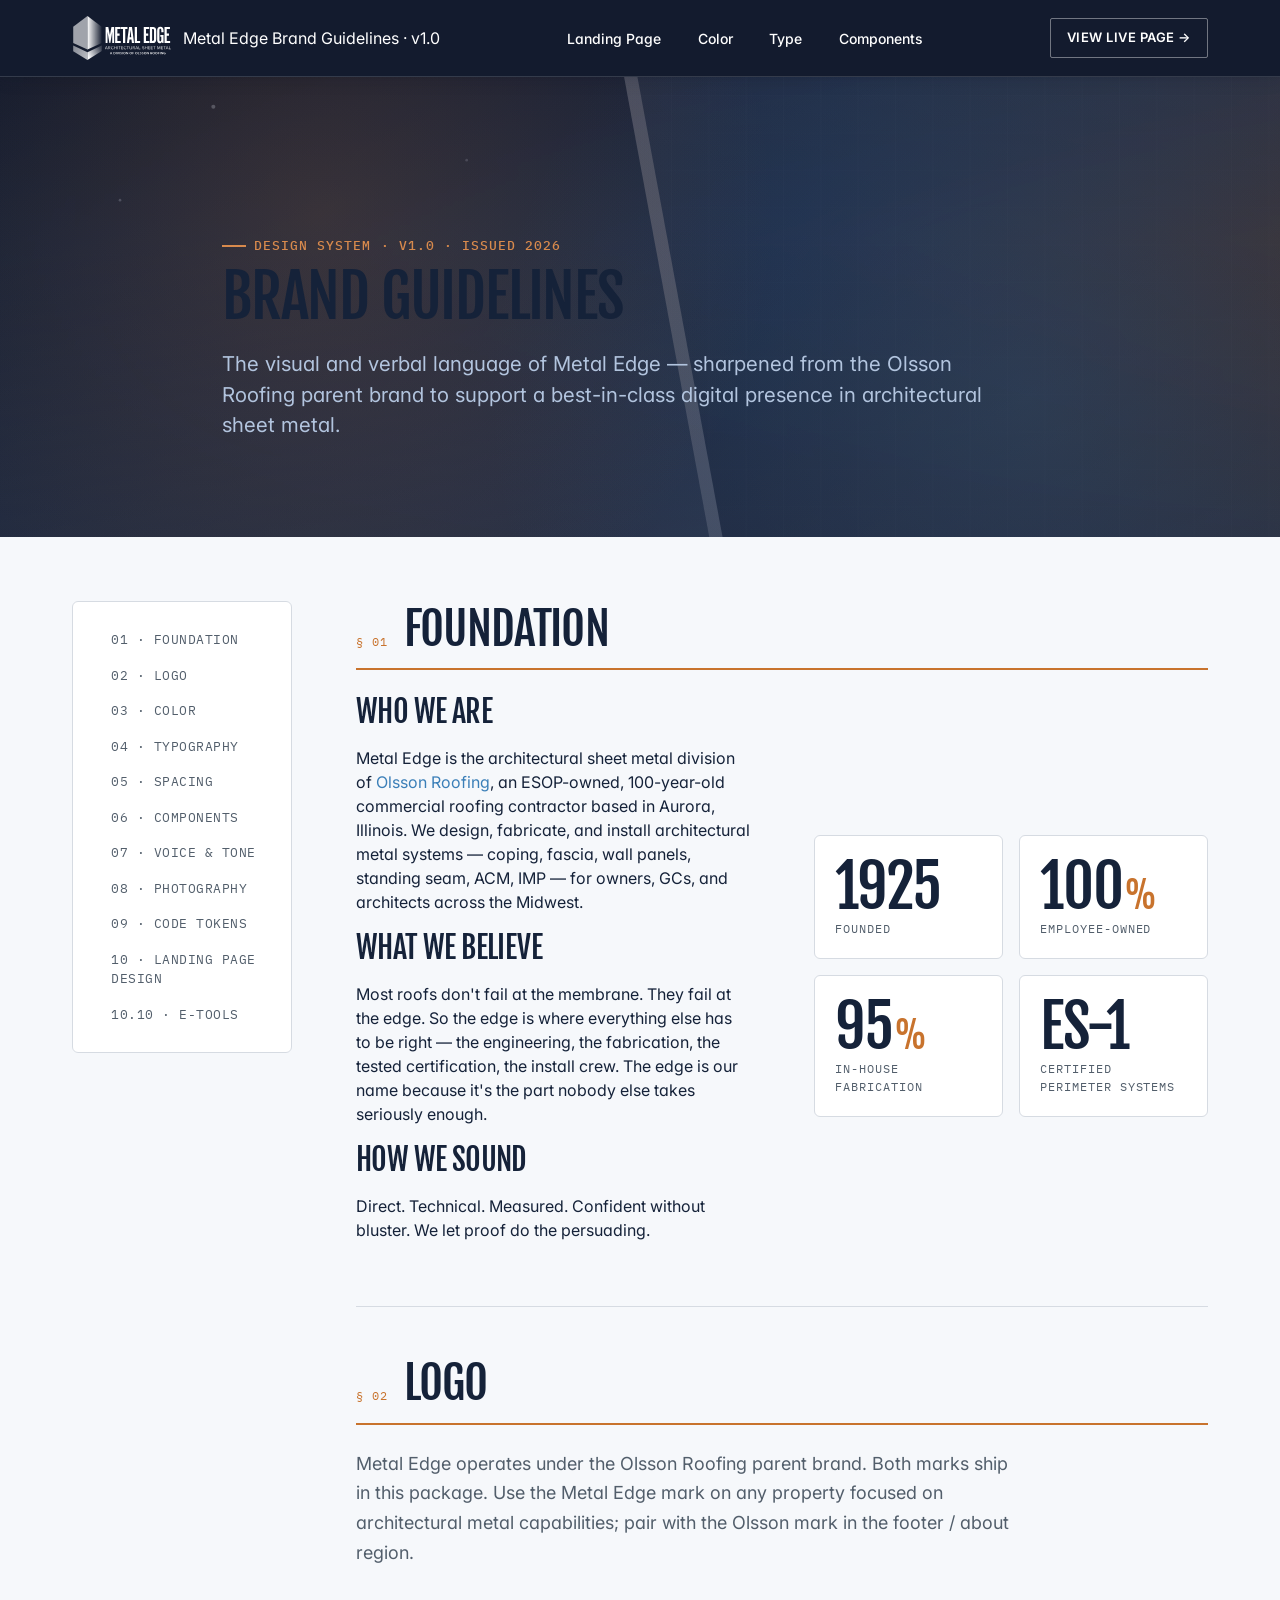
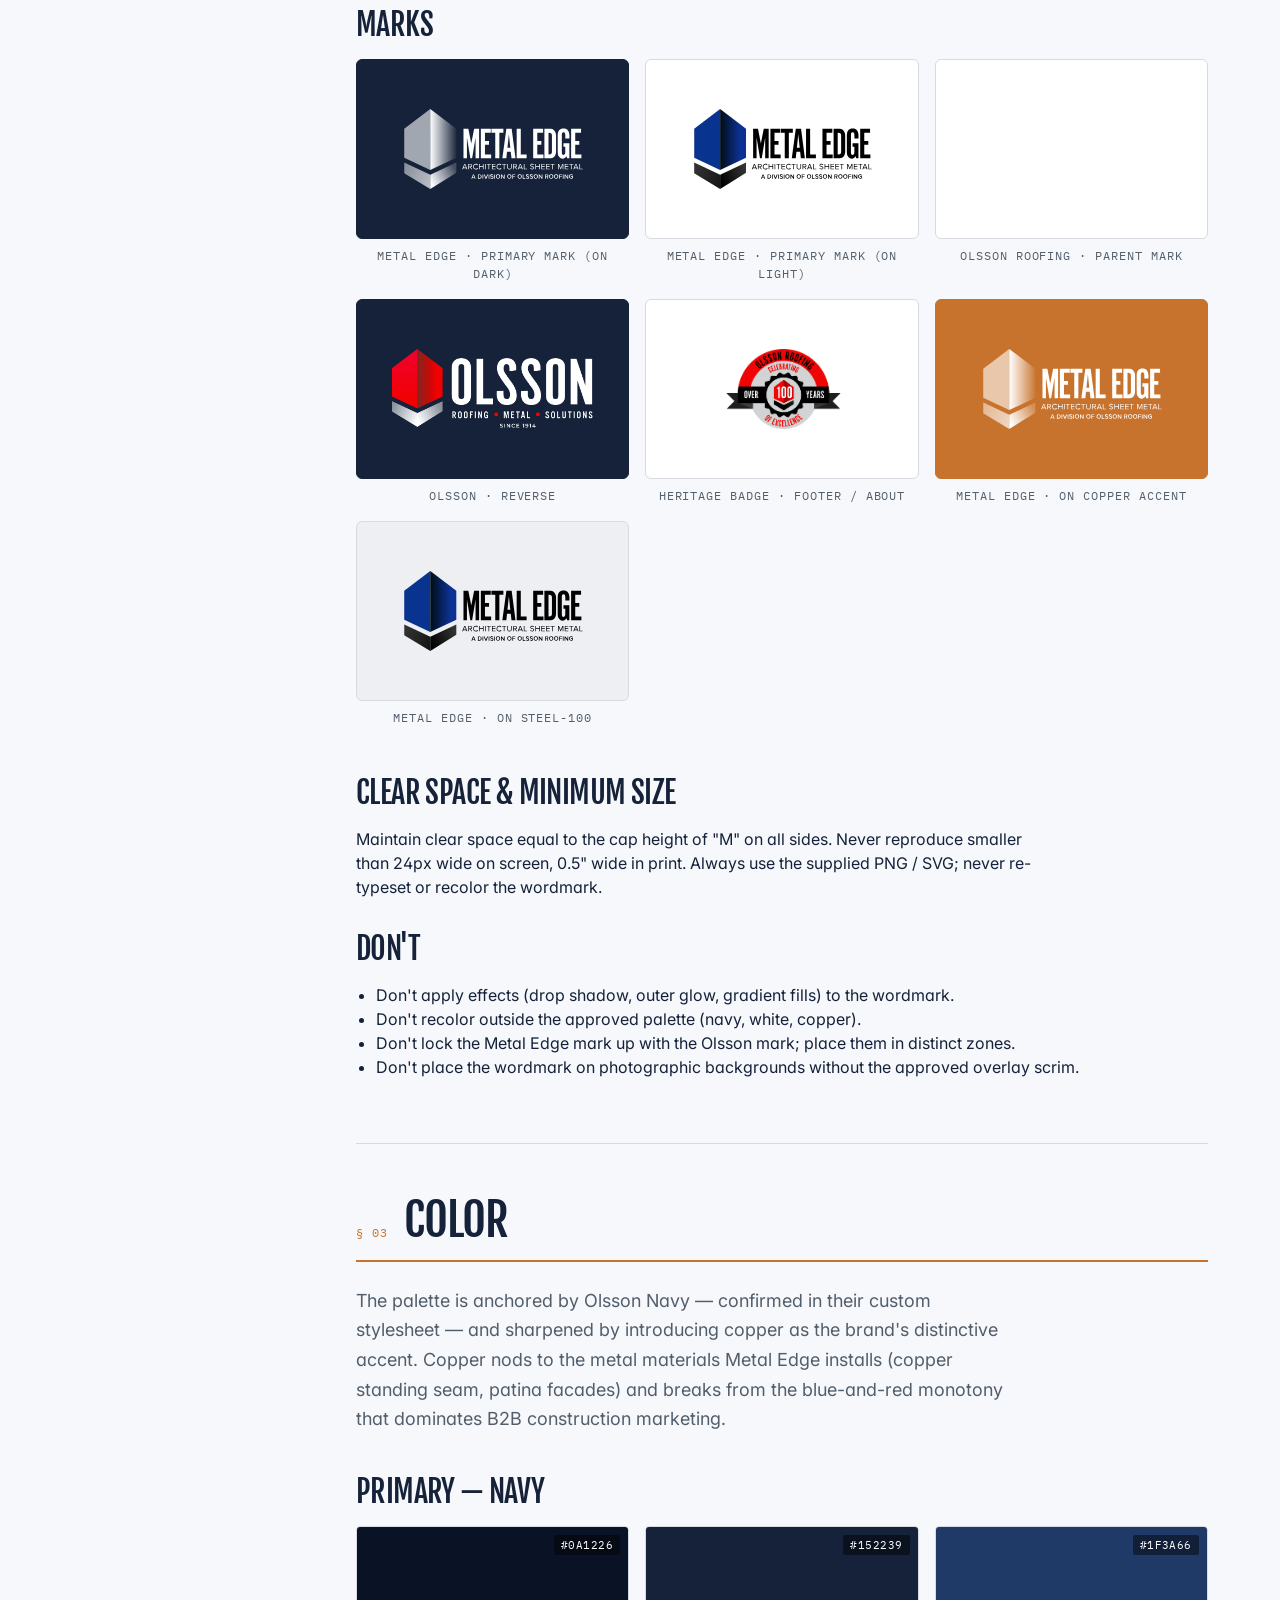
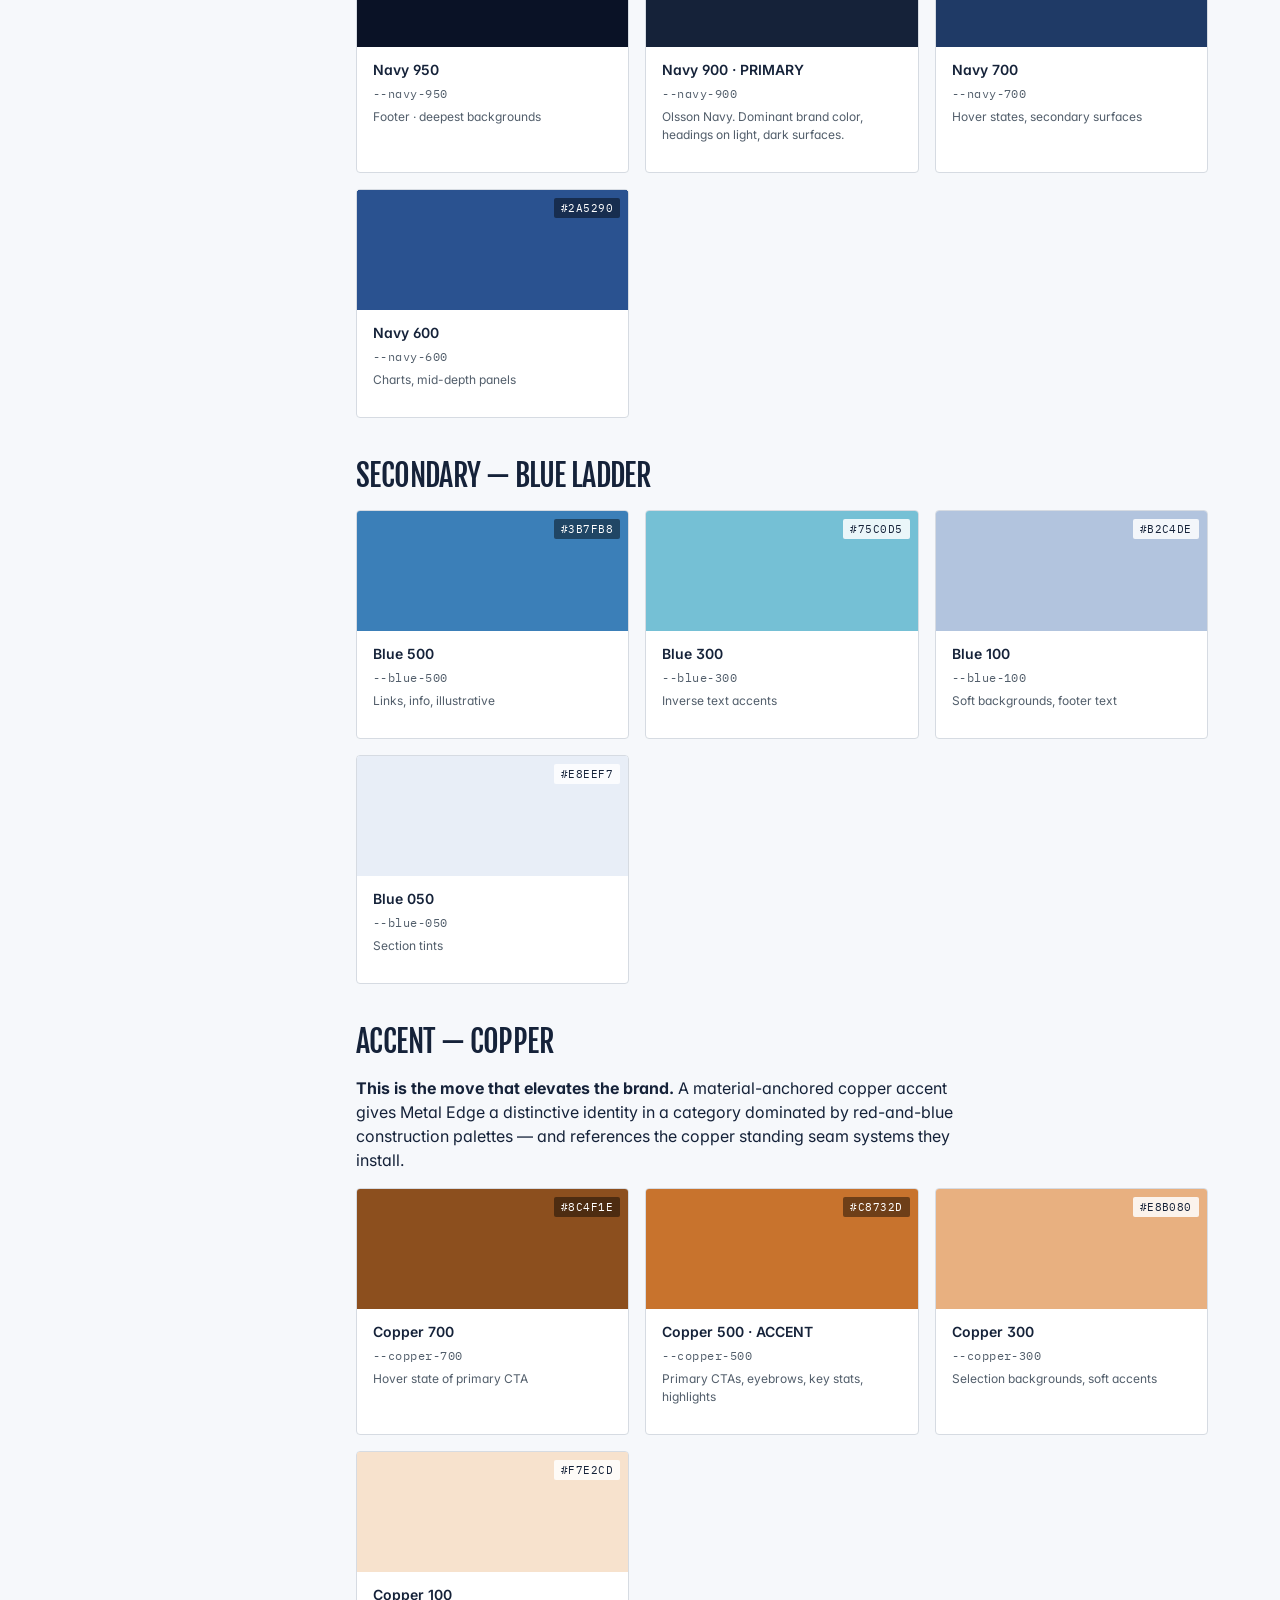
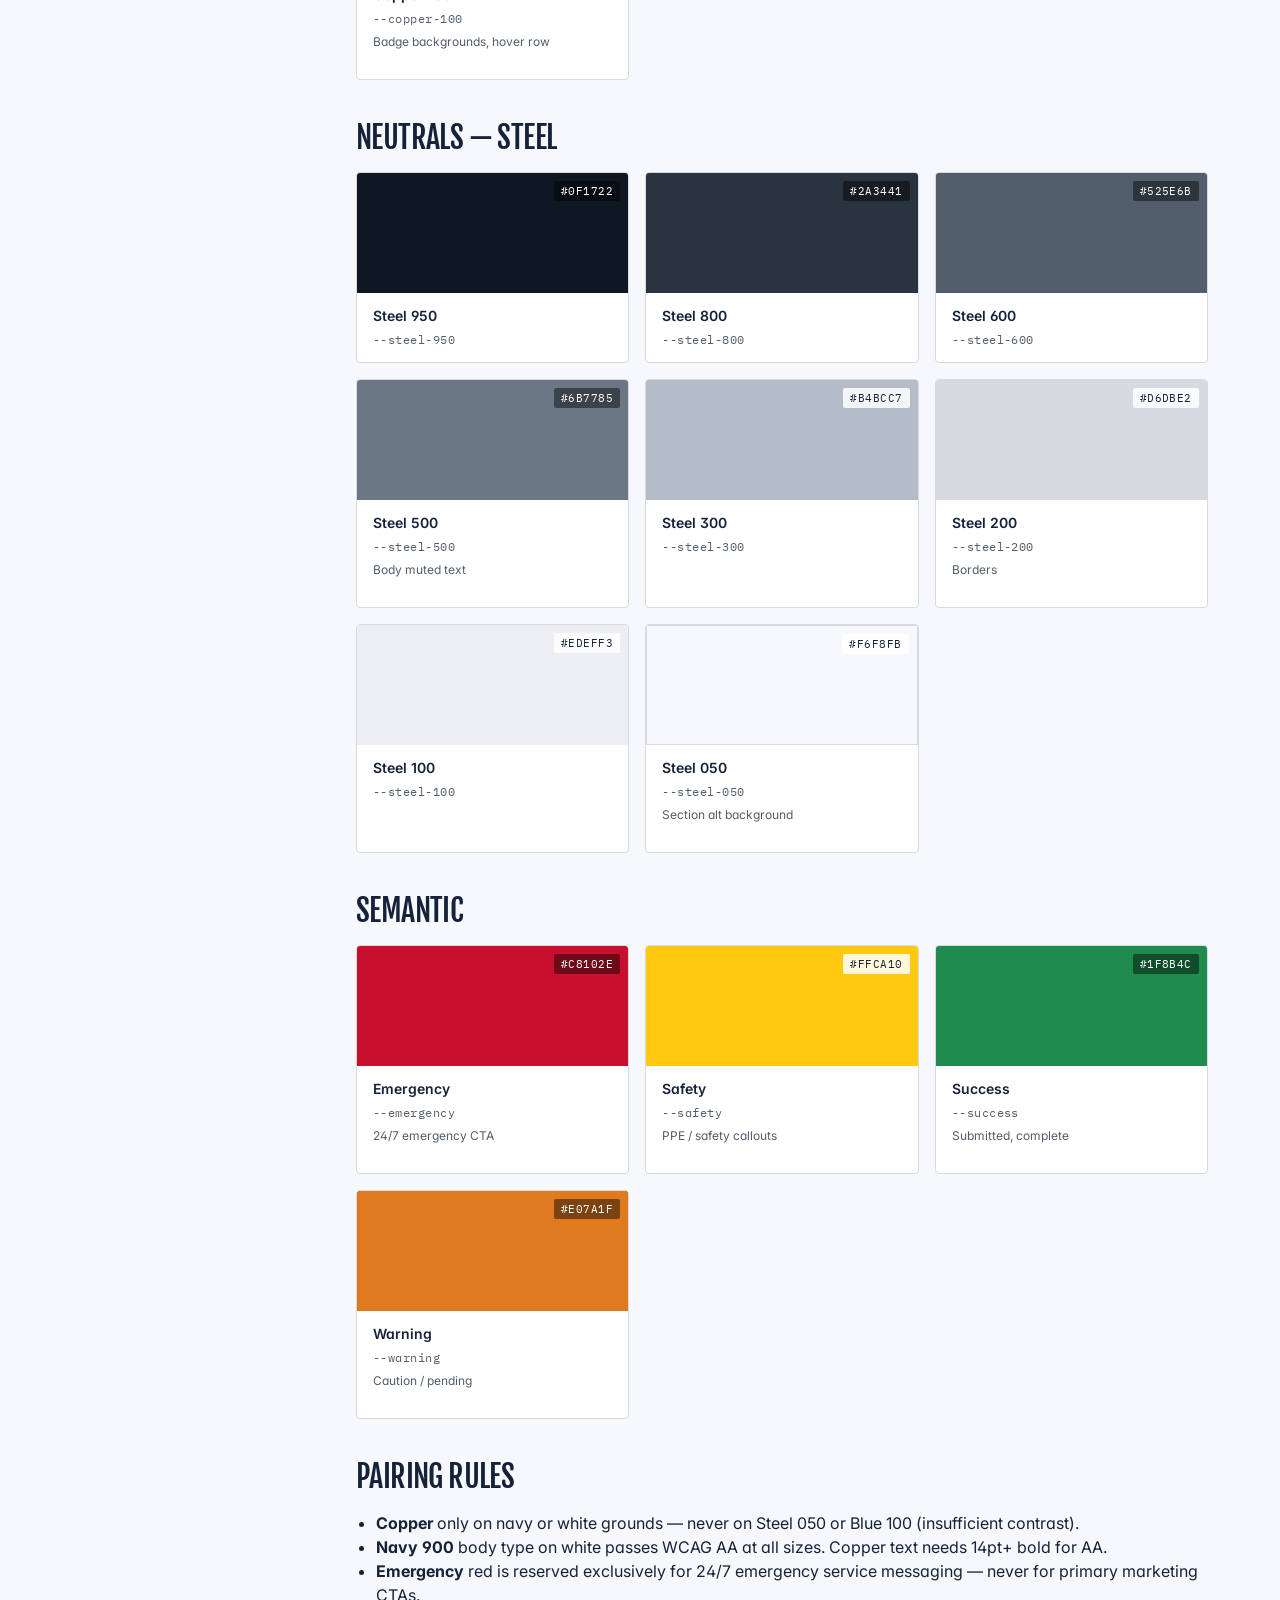
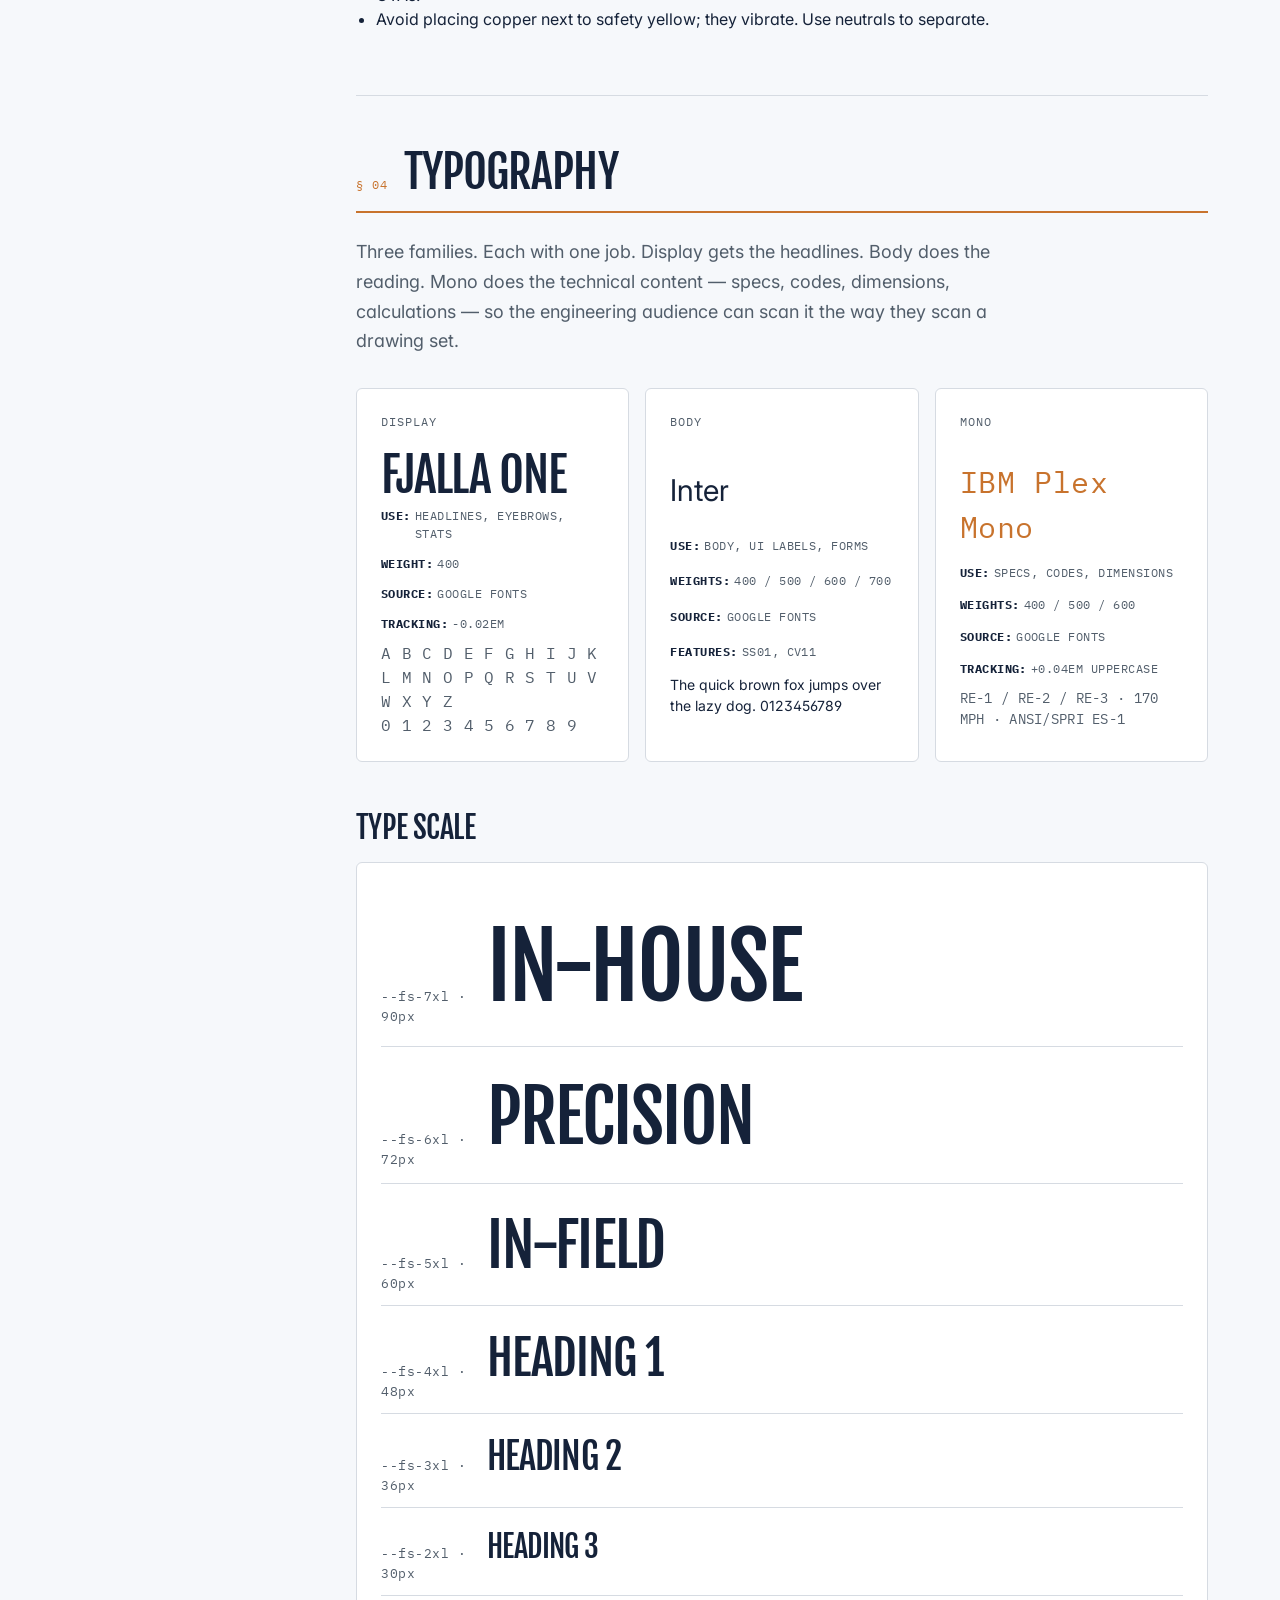
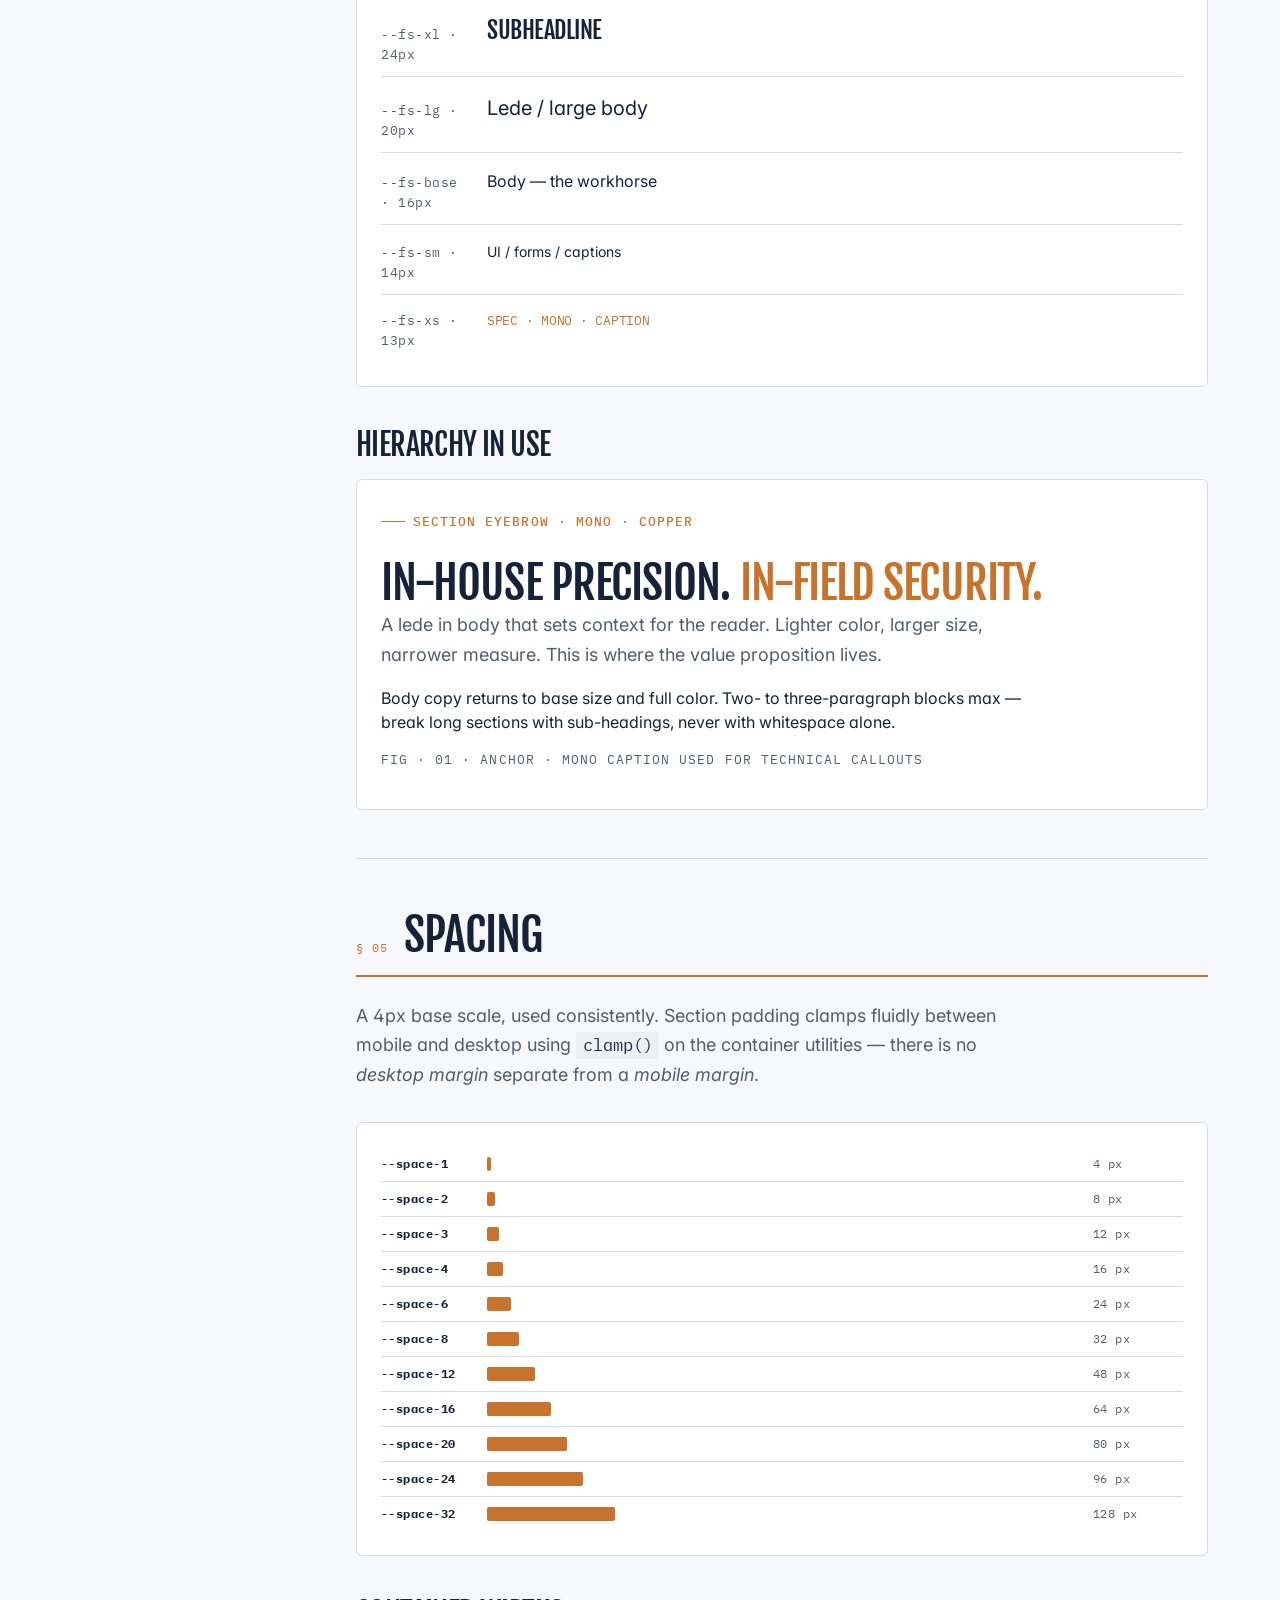
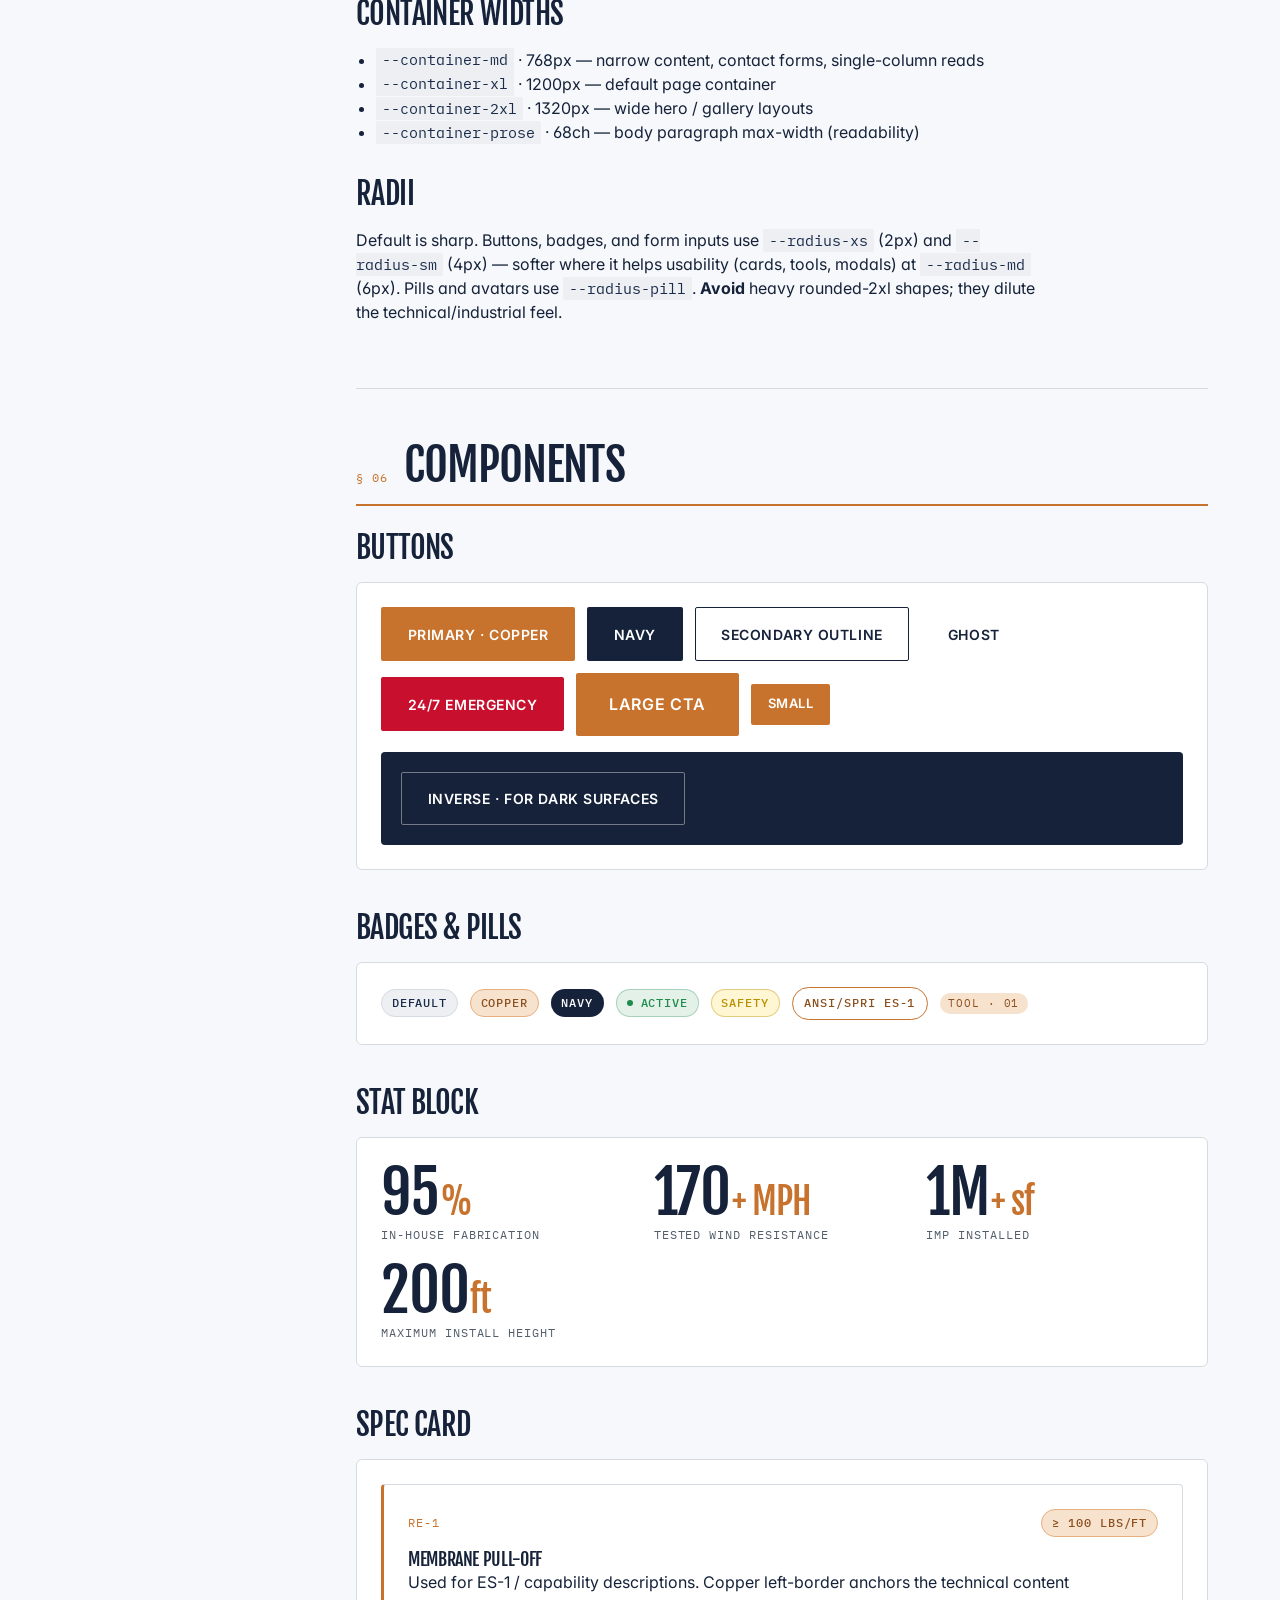
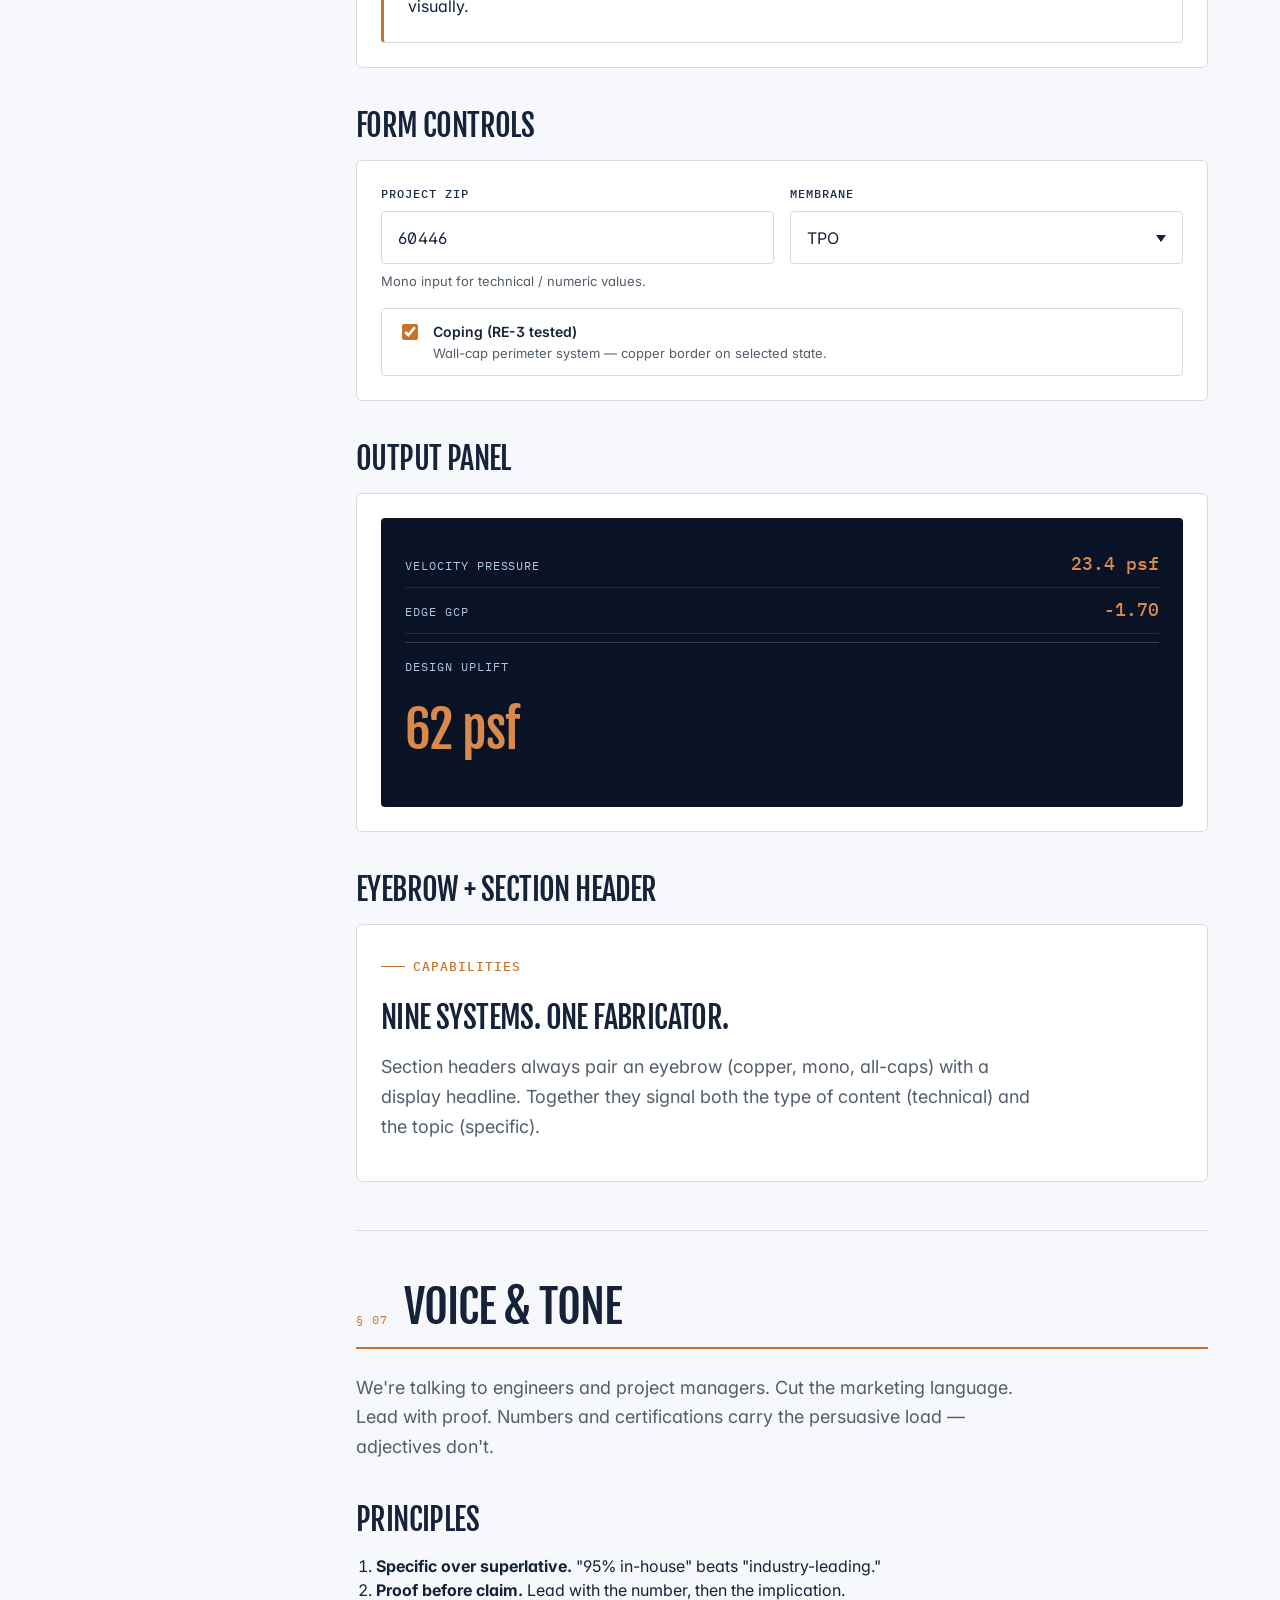
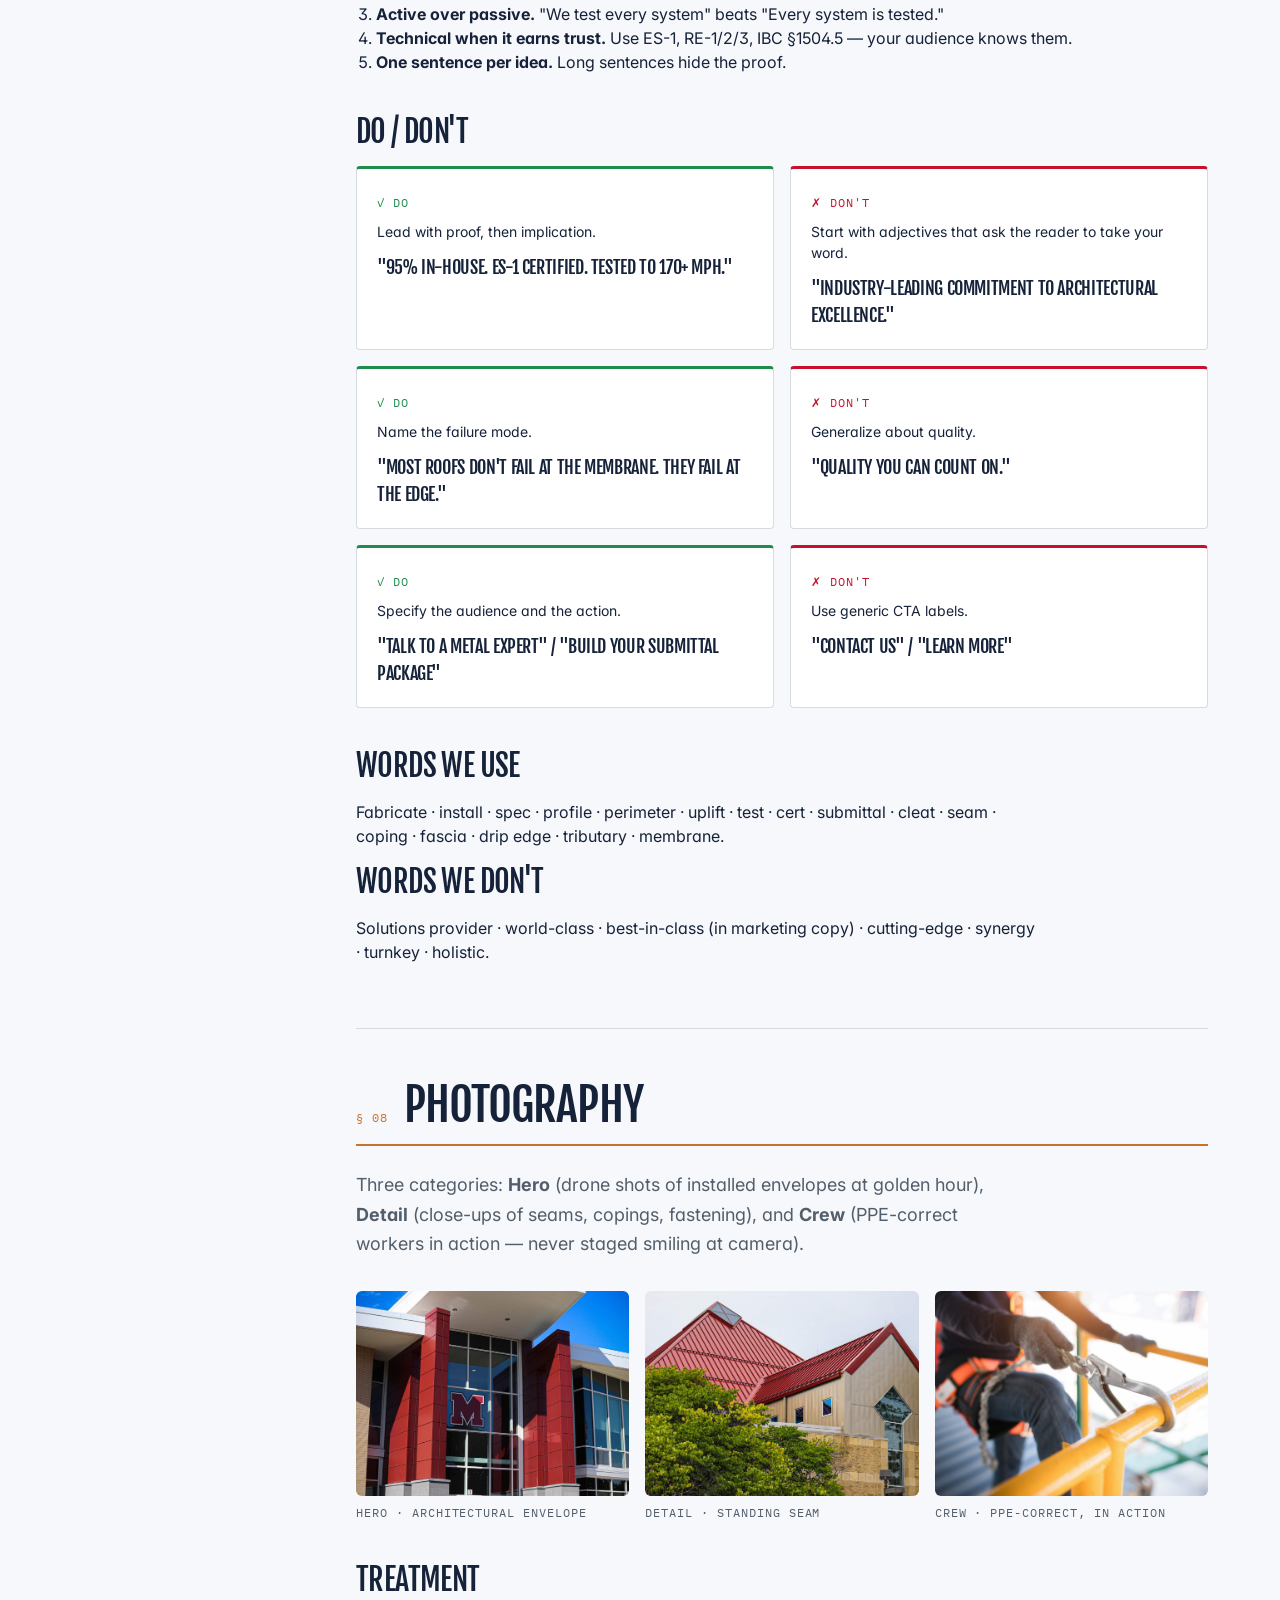
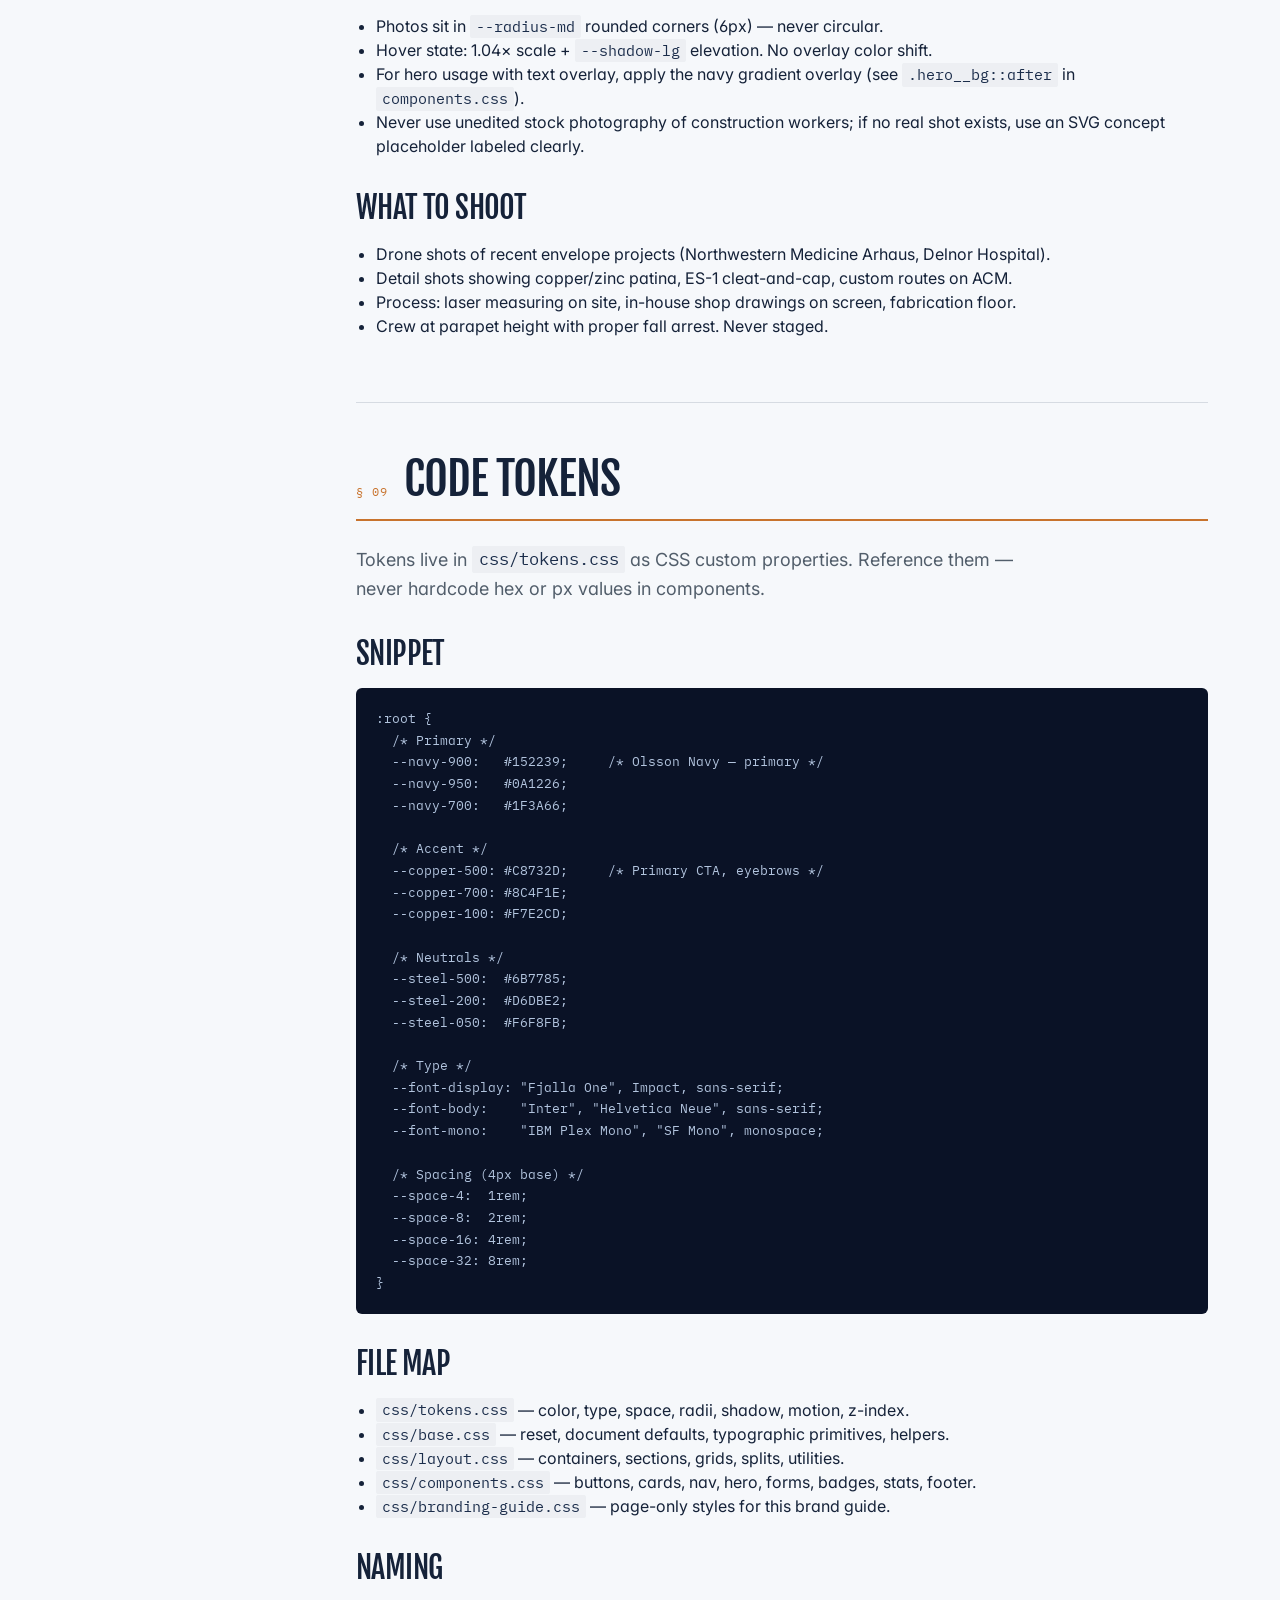
==== site/branding-guide.html @ 4f02037b "Initial commit — Metal Edge landing page and brand guide Full static site: index.html, branding-guid" ====
<!DOCTYPE html>
<html lang="en">
<head>
  <meta charset="UTF-8">
  <meta name="viewport" content="width=device-width, initial-scale=1">
  <meta name="theme-color" content="#152239">
  <title>Brand Guidelines · Metal Edge</title>
  <meta name="description" content="The Metal Edge design system: brand foundation, logo usage, color, typography, spacing, components, voice, photography, and code tokens.">

  <link rel="preconnect" href="https://fonts.googleapis.com">
  <link rel="preconnect" href="https://fonts.gstatic.com" crossorigin>
  <link href="https://fonts.googleapis.com/css2?family=Fjalla+One&family=IBM+Plex+Mono:wght@400;500;600&family=Inter:wght@400;500;600;700&display=swap" rel="stylesheet">

  <link rel="stylesheet" href="css/tokens.css">
  <link rel="stylesheet" href="css/base.css">
  <link rel="stylesheet" href="css/layout.css">
  <link rel="stylesheet" href="css/components.css">
  <link rel="stylesheet" href="css/branding-guide.css">

  <link rel="icon" type="image/svg+xml" href="assets/images/favicon-metal-edge.svg">
</head>
<body class="bg-page">

<!-- ============== NAV ============== -->
<header class="nav is-scrolled" id="nav" style="position: sticky;">
  <div class="container nav__inner">
    <a href="index.html" class="nav__brand">
      <img src="assets/images/logos/Metal-Edge-Logo-on-dark.svg" alt="Metal Edge" class="nav__brand-mark">
      <span class="hide-on-mobile">
        <span class="nav__brand-text">Metal Edge</span>
        <span class="nav__brand-sub">Brand Guidelines · v1.0</span>
      </span>
    </a>
    <nav aria-label="Primary">
      <ul class="nav__menu">
        <li><a href="index.html" class="nav__link">Landing Page</a></li>
        <li><a href="#color" class="nav__link">Color</a></li>
        <li><a href="#type" class="nav__link">Type</a></li>
        <li><a href="#components" class="nav__link">Components</a></li>
      </ul>
    </nav>
    <a href="index.html" class="btn btn--inverse btn--sm hide-on-mobile">View Live Page →</a>
  </div>
</header>

<!-- ============== HERO ============== -->
<section class="hero" style="min-height: 460px; padding-top: 88px;">
  <div class="hero__bg" aria-hidden="true">
    <img src="assets/images/placeholders/hero-pattern.svg" alt="">
  </div>
  <div class="container hero__inner" style="max-width: 900px;">
    <span class="eyebrow hero__eyebrow">Design System · v1.0 · Issued 2026</span>
    <h1 class="hero__title" style="font-size: clamp(var(--fs-3xl), 5vw, var(--fs-5xl));">Brand Guidelines</h1>
    <p class="hero__sub">The visual and verbal language of Metal Edge — sharpened from the Olsson Roofing parent brand to support a best-in-class digital presence in architectural sheet metal.</p>
  </div>
</section>

<!-- ============== BODY ============== -->
<div class="container" style="padding-block: var(--space-16);">
  <div class="bg-layout">

    <!-- ----- TOC (sticky) ----- -->
    <aside class="bg-toc" aria-label="Sections">
      <a href="#foundation">01 · Foundation</a>
      <a href="#logo">02 · Logo</a>
      <a href="#color">03 · Color</a>
      <a href="#type">04 · Typography</a>
      <a href="#spacing">05 · Spacing</a>
      <a href="#components">06 · Components</a>
      <a href="#voice">07 · Voice &amp; Tone</a>
      <a href="#photo">08 · Photography</a>
      <a href="#tokens">09 · Code Tokens</a>
      <a href="#landing">10 · Landing Page Design</a>
      <a href="#landing-etools">10.10 · E-Tools</a>
    </aside>

    <main>

      <!-- ===== 01 FOUNDATION ===== -->
      <section class="bg-section" id="foundation">
        <header class="bg-section__head">
          <span class="bg-section__num">§ 01</span>
          <h2>Foundation</h2>
        </header>

        <div class="split">
          <div>
            <h3>Who we are</h3>
            <p>Metal Edge is the architectural sheet metal division of <a href="https://www.olssonroofing.com/">Olsson Roofing</a>, an ESOP-owned, 100-year-old commercial roofing contractor based in Aurora, Illinois. We design, fabricate, and install architectural metal systems — coping, fascia, wall panels, standing seam, ACM, IMP — for owners, GCs, and architects across the Midwest.</p>
            <h3>What we believe</h3>
            <p>Most roofs don't fail at the membrane. They fail at the edge. So the edge is where everything else has to be right — the engineering, the fabrication, the tested certification, the install crew. The edge is our name because it's the part nobody else takes seriously enough.</p>
            <h3>How we sound</h3>
            <p>Direct. Technical. Measured. Confident without bluster. We let proof do the persuading.</p>
          </div>
          <div class="grid grid-2-fixed grid-tight">
            <div class="stat" style="padding: var(--space-5); background: var(--white); border: 1px solid var(--color-border); border-radius: var(--radius-md);">
              <div class="stat__value">1925</div>
              <div class="stat__label">Founded</div>
            </div>
            <div class="stat" style="padding: var(--space-5); background: var(--white); border: 1px solid var(--color-border); border-radius: var(--radius-md);">
              <div class="stat__value">100<span class="stat__suffix">%</span></div>
              <div class="stat__label">Employee-owned</div>
            </div>
            <div class="stat" style="padding: var(--space-5); background: var(--white); border: 1px solid var(--color-border); border-radius: var(--radius-md);">
              <div class="stat__value">95<span class="stat__suffix">%</span></div>
              <div class="stat__label">In-house fabrication</div>
            </div>
            <div class="stat" style="padding: var(--space-5); background: var(--white); border: 1px solid var(--color-border); border-radius: var(--radius-md);">
              <div class="stat__value">ES-1</div>
              <div class="stat__label">Certified perimeter systems</div>
            </div>
          </div>
        </div>
      </section>

      <!-- ===== 02 LOGO ===== -->
      <section class="bg-section" id="logo">
        <header class="bg-section__head">
          <span class="bg-section__num">§ 02</span>
          <h2>Logo</h2>
        </header>

        <p class="lede">Metal Edge operates under the Olsson Roofing parent brand. Both marks ship in this package. Use the Metal Edge mark on any property focused on architectural metal capabilities; pair with the Olsson mark in the footer / about region.</p>

        <h3 style="margin-top: var(--space-10);">Marks</h3>
        <div class="grid grid-3 grid-tight">
          <div>
            <div class="logo-card logo-card--dark">
              <img src="assets/images/logos/Metal-Edge-Logo-on-dark.svg" alt="Metal Edge logo on navy">
            </div>
            <div class="logo-card__caption">Metal Edge · Primary mark (on dark)</div>
          </div>
          <div>
            <div class="logo-card">
              <img src="assets/images/logos/Metal-Edge-Logo-on-white.svg" alt="Metal Edge logo on white">
            </div>
            <div class="logo-card__caption">Metal Edge · Primary mark (on light)</div>
          </div>
          <div>
            <div class="logo-card">
              <img src="assets/images/logos/olsson-logo-footer.png" alt="Olsson Roofing logo">
            </div>
            <div class="logo-card__caption">Olsson Roofing · Parent mark</div>
          </div>
          <div>
            <div class="logo-card logo-card--dark">
              <img src="assets/images/logos/olsson-logo-white.png" alt="Olsson white logo on dark">
            </div>
            <div class="logo-card__caption">Olsson · Reverse</div>
          </div>
          <div>
            <div class="logo-card">
              <img src="assets/images/logos/100-years-badge.png" alt="100 years in business badge">
            </div>
            <div class="logo-card__caption">Heritage badge · Footer / about</div>
          </div>
          <div>
            <div class="logo-card logo-card--copper">
              <img src="assets/images/logos/Metal-Edge-Logo-on-dark.svg" alt="Metal Edge on copper">
            </div>
            <div class="logo-card__caption">Metal Edge · On copper accent</div>
          </div>
          <div>
            <div class="logo-card" style="background: var(--steel-100);">
              <img src="assets/images/logos/Metal-Edge-Logo-on-white.svg" alt="Metal Edge on light gray">
            </div>
            <div class="logo-card__caption">Metal Edge · On steel-100</div>
          </div>
        </div>

        <h3 style="margin-top: var(--space-12);">Clear space &amp; minimum size</h3>
        <p>Maintain clear space equal to the cap height of "M" on all sides. Never reproduce smaller than 24px wide on screen, 0.5" wide in print. Always use the supplied PNG / SVG; never re-typeset or recolor the wordmark.</p>

        <h3 style="margin-top: var(--space-8);">Don't</h3>
        <ul>
          <li>Don't apply effects (drop shadow, outer glow, gradient fills) to the wordmark.</li>
          <li>Don't recolor outside the approved palette (navy, white, copper).</li>
          <li>Don't lock the Metal Edge mark up with the Olsson mark; place them in distinct zones.</li>
          <li>Don't place the wordmark on photographic backgrounds without the approved overlay scrim.</li>
        </ul>
      </section>

      <!-- ===== 03 COLOR ===== -->
      <section class="bg-section" id="color">
        <header class="bg-section__head">
          <span class="bg-section__num">§ 03</span>
          <h2>Color</h2>
        </header>

        <p class="lede">The palette is anchored by Olsson Navy — confirmed in their custom stylesheet — and sharpened by introducing copper as the brand's distinctive accent. Copper nods to the metal materials Metal Edge installs (copper standing seam, patina facades) and breaks from the blue-and-red monotony that dominates B2B construction marketing.</p>

        <h3 style="margin-top: var(--space-10);">Primary — Navy</h3>
        <div class="grid grid-4 grid-tight">
          <div class="swatch-card">
            <div class="swatch-card__chip is-dark" data-hex="#0A1226" style="background: #0A1226"></div>
            <div class="swatch-card__body">
              <span class="swatch-card__name">Navy 950</span>
              <span class="swatch-card__token">--navy-950</span>
              <p class="swatch-card__usage">Footer · deepest backgrounds</p>
            </div>
          </div>
          <div class="swatch-card">
            <div class="swatch-card__chip is-dark" data-hex="#152239" style="background: #152239"></div>
            <div class="swatch-card__body">
              <span class="swatch-card__name">Navy 900 · PRIMARY</span>
              <span class="swatch-card__token">--navy-900</span>
              <p class="swatch-card__usage">Olsson Navy. Dominant brand color, headings on light, dark surfaces.</p>
            </div>
          </div>
          <div class="swatch-card">
            <div class="swatch-card__chip is-dark" data-hex="#1F3A66" style="background: #1F3A66"></div>
            <div class="swatch-card__body">
              <span class="swatch-card__name">Navy 700</span>
              <span class="swatch-card__token">--navy-700</span>
              <p class="swatch-card__usage">Hover states, secondary surfaces</p>
            </div>
          </div>
          <div class="swatch-card">
            <div class="swatch-card__chip is-dark" data-hex="#2A5290" style="background: #2A5290"></div>
            <div class="swatch-card__body">
              <span class="swatch-card__name">Navy 600</span>
              <span class="swatch-card__token">--navy-600</span>
              <p class="swatch-card__usage">Charts, mid-depth panels</p>
            </div>
          </div>
        </div>

        <h3 style="margin-top: var(--space-10);">Secondary — Blue ladder</h3>
        <div class="grid grid-4 grid-tight">
          <div class="swatch-card">
            <div class="swatch-card__chip is-dark" data-hex="#3B7FB8" style="background: #3B7FB8"></div>
            <div class="swatch-card__body">
              <span class="swatch-card__name">Blue 500</span>
              <span class="swatch-card__token">--blue-500</span>
              <p class="swatch-card__usage">Links, info, illustrative</p>
            </div>
          </div>
          <div class="swatch-card">
            <div class="swatch-card__chip" data-hex="#75C0D5" style="background: #75C0D5"></div>
            <div class="swatch-card__body">
              <span class="swatch-card__name">Blue 300</span>
              <span class="swatch-card__token">--blue-300</span>
              <p class="swatch-card__usage">Inverse text accents</p>
            </div>
          </div>
          <div class="swatch-card">
            <div class="swatch-card__chip" data-hex="#B2C4DE" style="background: #B2C4DE"></div>
            <div class="swatch-card__body">
              <span class="swatch-card__name">Blue 100</span>
              <span class="swatch-card__token">--blue-100</span>
              <p class="swatch-card__usage">Soft backgrounds, footer text</p>
            </div>
          </div>
          <div class="swatch-card">
            <div class="swatch-card__chip" data-hex="#E8EEF7" style="background: #E8EEF7"></div>
            <div class="swatch-card__body">
              <span class="swatch-card__name">Blue 050</span>
              <span class="swatch-card__token">--blue-050</span>
              <p class="swatch-card__usage">Section tints</p>
            </div>
          </div>
        </div>

        <h3 style="margin-top: var(--space-10);">Accent — Copper</h3>
        <p style="max-width: 60ch;"><strong>This is the move that elevates the brand.</strong> A material-anchored copper accent gives Metal Edge a distinctive identity in a category dominated by red-and-blue construction palettes — and references the copper standing seam systems they install.</p>
        <div class="grid grid-4 grid-tight" style="margin-top: var(--space-4);">
          <div class="swatch-card">
            <div class="swatch-card__chip is-dark" data-hex="#8C4F1E" style="background: #8C4F1E"></div>
            <div class="swatch-card__body">
              <span class="swatch-card__name">Copper 700</span>
              <span class="swatch-card__token">--copper-700</span>
              <p class="swatch-card__usage">Hover state of primary CTA</p>
            </div>
          </div>
          <div class="swatch-card">
            <div class="swatch-card__chip is-dark" data-hex="#C8732D" style="background: #C8732D"></div>
            <div class="swatch-card__body">
              <span class="swatch-card__name">Copper 500 · ACCENT</span>
              <span class="swatch-card__token">--copper-500</span>
              <p class="swatch-card__usage">Primary CTAs, eyebrows, key stats, highlights</p>
            </div>
          </div>
          <div class="swatch-card">
            <div class="swatch-card__chip" data-hex="#E8B080" style="background: #E8B080"></div>
            <div class="swatch-card__body">
              <span class="swatch-card__name">Copper 300</span>
              <span class="swatch-card__token">--copper-300</span>
              <p class="swatch-card__usage">Selection backgrounds, soft accents</p>
            </div>
          </div>
          <div class="swatch-card">
            <div class="swatch-card__chip" data-hex="#F7E2CD" style="background: #F7E2CD"></div>
            <div class="swatch-card__body">
              <span class="swatch-card__name">Copper 100</span>
              <span class="swatch-card__token">--copper-100</span>
              <p class="swatch-card__usage">Badge backgrounds, hover row</p>
            </div>
          </div>
        </div>

        <h3 style="margin-top: var(--space-10);">Neutrals — Steel</h3>
        <div class="grid grid-4 grid-tight">
          <div class="swatch-card"><div class="swatch-card__chip is-dark" data-hex="#0F1722" style="background: #0F1722"></div><div class="swatch-card__body"><span class="swatch-card__name">Steel 950</span><span class="swatch-card__token">--steel-950</span></div></div>
          <div class="swatch-card"><div class="swatch-card__chip is-dark" data-hex="#2A3441" style="background: #2A3441"></div><div class="swatch-card__body"><span class="swatch-card__name">Steel 800</span><span class="swatch-card__token">--steel-800</span></div></div>
          <div class="swatch-card"><div class="swatch-card__chip is-dark" data-hex="#525E6B" style="background: #525E6B"></div><div class="swatch-card__body"><span class="swatch-card__name">Steel 600</span><span class="swatch-card__token">--steel-600</span></div></div>
          <div class="swatch-card"><div class="swatch-card__chip is-dark" data-hex="#6B7785" style="background: #6B7785"></div><div class="swatch-card__body"><span class="swatch-card__name">Steel 500</span><span class="swatch-card__token">--steel-500</span><p class="swatch-card__usage">Body muted text</p></div></div>
          <div class="swatch-card"><div class="swatch-card__chip" data-hex="#B4BCC7" style="background: #B4BCC7"></div><div class="swatch-card__body"><span class="swatch-card__name">Steel 300</span><span class="swatch-card__token">--steel-300</span></div></div>
          <div class="swatch-card"><div class="swatch-card__chip" data-hex="#D6DBE2" style="background: #D6DBE2"></div><div class="swatch-card__body"><span class="swatch-card__name">Steel 200</span><span class="swatch-card__token">--steel-200</span><p class="swatch-card__usage">Borders</p></div></div>
          <div class="swatch-card"><div class="swatch-card__chip" data-hex="#EDEFF3" style="background: #EDEFF3"></div><div class="swatch-card__body"><span class="swatch-card__name">Steel 100</span><span class="swatch-card__token">--steel-100</span></div></div>
          <div class="swatch-card"><div class="swatch-card__chip" data-hex="#F6F8FB" style="background: #F6F8FB; border: 1px solid var(--color-border);"></div><div class="swatch-card__body"><span class="swatch-card__name">Steel 050</span><span class="swatch-card__token">--steel-050</span><p class="swatch-card__usage">Section alt background</p></div></div>
        </div>

        <h3 style="margin-top: var(--space-10);">Semantic</h3>
        <div class="grid grid-4 grid-tight">
          <div class="swatch-card"><div class="swatch-card__chip is-dark" data-hex="#C8102E" style="background: #C8102E"></div><div class="swatch-card__body"><span class="swatch-card__name">Emergency</span><span class="swatch-card__token">--emergency</span><p class="swatch-card__usage">24/7 emergency CTA</p></div></div>
          <div class="swatch-card"><div class="swatch-card__chip" data-hex="#FFCA10" style="background: #FFCA10"></div><div class="swatch-card__body"><span class="swatch-card__name">Safety</span><span class="swatch-card__token">--safety</span><p class="swatch-card__usage">PPE / safety callouts</p></div></div>
          <div class="swatch-card"><div class="swatch-card__chip is-dark" data-hex="#1F8B4C" style="background: #1F8B4C"></div><div class="swatch-card__body"><span class="swatch-card__name">Success</span><span class="swatch-card__token">--success</span><p class="swatch-card__usage">Submitted, complete</p></div></div>
          <div class="swatch-card"><div class="swatch-card__chip is-dark" data-hex="#E07A1F" style="background: #E07A1F"></div><div class="swatch-card__body"><span class="swatch-card__name">Warning</span><span class="swatch-card__token">--warning</span><p class="swatch-card__usage">Caution / pending</p></div></div>
        </div>

        <h3 style="margin-top: var(--space-10);">Pairing rules</h3>
        <ul>
          <li><strong>Copper</strong> only on navy or white grounds — never on Steel 050 or Blue 100 (insufficient contrast).</li>
          <li><strong>Navy 900</strong> body type on white passes WCAG AA at all sizes. Copper text needs 14pt+ bold for AA.</li>
          <li><strong>Emergency</strong> red is reserved exclusively for 24/7 emergency service messaging — never for primary marketing CTAs.</li>
          <li>Avoid placing copper next to safety yellow; they vibrate. Use neutrals to separate.</li>
        </ul>
      </section>

      <!-- ===== 04 TYPE ===== -->
      <section class="bg-section" id="type">
        <header class="bg-section__head">
          <span class="bg-section__num">§ 04</span>
          <h2>Typography</h2>
        </header>

        <p class="lede">Three families. Each with one job. Display gets the headlines. Body does the reading. Mono does the technical content — specs, codes, dimensions, calculations — so the engineering audience can scan it the way they scan a drawing set.</p>

        <div class="grid grid-3 grid-tight" style="margin-top: var(--space-8);">
          <div class="type-spec">
            <span class="preview-label">Display</span>
            <p class="type-spec__sample" style="font-family: var(--font-display); font-size: var(--fs-4xl); line-height: 1; text-transform: uppercase; letter-spacing: -0.02em; color: var(--navy-900); margin: 0;">Fjalla One</p>
            <div class="type-spec__meta">
              <span><strong>Use:</strong> headlines, eyebrows, stats</span>
              <span><strong>Weight:</strong> 400</span>
              <span><strong>Source:</strong> Google Fonts</span>
              <span><strong>Tracking:</strong> -0.02em</span>
            </div>
            <p class="type-spec__sample mono" style="font-size: var(--fs-base); margin: 0; color: var(--color-text-muted);">A B C D E F G H I J K L M N O P Q R S T U V W X Y Z<br>0 1 2 3 4 5 6 7 8 9</p>
          </div>

          <div class="type-spec">
            <span class="preview-label">Body</span>
            <p class="type-spec__sample" style="font-family: var(--font-body); font-size: var(--fs-2xl); line-height: 1.2; color: var(--navy-900); margin: 0;">Inter</p>
            <div class="type-spec__meta">
              <span><strong>Use:</strong> body, UI labels, forms</span>
              <span><strong>Weights:</strong> 400 / 500 / 600 / 700</span>
              <span><strong>Source:</strong> Google Fonts</span>
              <span><strong>Features:</strong> ss01, cv11</span>
            </div>
            <p class="type-spec__sample" style="margin: 0; font-family: var(--font-body); font-size: var(--fs-sm);">The quick brown fox jumps over the lazy dog. 0123456789</p>
          </div>

          <div class="type-spec">
            <span class="preview-label">Mono</span>
            <p class="type-spec__sample mono" style="font-family: var(--font-mono); font-size: var(--fs-2xl); color: var(--copper-500); margin: 0; letter-spacing: 0.02em;">IBM Plex Mono</p>
            <div class="type-spec__meta">
              <span><strong>Use:</strong> specs, codes, dimensions</span>
              <span><strong>Weights:</strong> 400 / 500 / 600</span>
              <span><strong>Source:</strong> Google Fonts</span>
              <span><strong>Tracking:</strong> +0.04em uppercase</span>
            </div>
            <p class="type-spec__sample mono" style="margin: 0; font-size: var(--fs-sm); color: var(--color-text-muted);">RE-1 / RE-2 / RE-3 · 170 MPH · ANSI/SPRI ES-1</p>
          </div>
        </div>

        <h3 style="margin-top: var(--space-12);">Type scale</h3>
        <div class="preview">
          <div class="type-scale">
            <div class="type-scale__row"><span class="type-scale__token">--fs-7xl · 90px</span><span class="type-scale__sample" style="font-size: 90px;">In-house</span></div>
            <div class="type-scale__row"><span class="type-scale__token">--fs-6xl · 72px</span><span class="type-scale__sample" style="font-size: 72px;">Precision</span></div>
            <div class="type-scale__row"><span class="type-scale__token">--fs-5xl · 60px</span><span class="type-scale__sample" style="font-size: 60px;">In-Field</span></div>
            <div class="type-scale__row"><span class="type-scale__token">--fs-4xl · 48px</span><span class="type-scale__sample" style="font-size: 48px;">Heading 1</span></div>
            <div class="type-scale__row"><span class="type-scale__token">--fs-3xl · 36px</span><span class="type-scale__sample" style="font-size: 36px;">Heading 2</span></div>
            <div class="type-scale__row"><span class="type-scale__token">--fs-2xl · 30px</span><span class="type-scale__sample" style="font-size: 30px;">Heading 3</span></div>
            <div class="type-scale__row"><span class="type-scale__token">--fs-xl · 24px</span><span class="type-scale__sample" style="font-size: 24px;">Subheadline</span></div>
            <div class="type-scale__row"><span class="type-scale__token">--fs-lg · 20px</span><span class="type-scale__sample" style="font-size: 20px; font-family: var(--font-body); text-transform: none; letter-spacing: 0;">Lede / large body</span></div>
            <div class="type-scale__row"><span class="type-scale__token">--fs-base · 16px</span><span class="type-scale__sample" style="font-size: 16px; font-family: var(--font-body); text-transform: none; letter-spacing: 0;">Body — the workhorse</span></div>
            <div class="type-scale__row"><span class="type-scale__token">--fs-sm · 14px</span><span class="type-scale__sample" style="font-size: 14px; font-family: var(--font-body); text-transform: none; letter-spacing: 0;">UI / forms / captions</span></div>
            <div class="type-scale__row"><span class="type-scale__token">--fs-xs · 13px</span><span class="type-scale__sample" style="font-size: 13px; font-family: var(--font-mono); color: var(--copper-500);">SPEC · MONO · CAPTION</span></div>
          </div>
        </div>

        <h3 style="margin-top: var(--space-10);">Hierarchy in use</h3>
        <div class="preview">
          <span class="eyebrow">Section eyebrow · mono · copper</span>
          <h2 style="margin-top: var(--space-3);">In-house precision. <em style="font-style: normal; color: var(--copper-500);">In-field security.</em></h2>
          <p class="lede">A lede in body that sets context for the reader. Lighter color, larger size, narrower measure. This is where the value proposition lives.</p>
          <p>Body copy returns to base size and full color. Two- to three-paragraph blocks max — break long sections with sub-headings, never with whitespace alone.</p>
          <p class="spec">FIG · 01 · ANCHOR · MONO CAPTION USED FOR TECHNICAL CALLOUTS</p>
        </div>
      </section>

      <!-- ===== 05 SPACING ===== -->
      <section class="bg-section" id="spacing">
        <header class="bg-section__head">
          <span class="bg-section__num">§ 05</span>
          <h2>Spacing</h2>
        </header>

        <p class="lede">A 4px base scale, used consistently. Section padding clamps fluidly between mobile and desktop using <code>clamp()</code> on the container utilities — there is no <em>desktop margin</em> separate from a <em>mobile margin</em>.</p>

        <div class="preview" style="margin-top: var(--space-8);">
          <div class="space-row"><span class="space-row__token"><strong>--space-1</strong></span><span class="space-row__bar" style="width: 4px;"></span><span>4 px</span></div>
          <div class="space-row"><span class="space-row__token"><strong>--space-2</strong></span><span class="space-row__bar" style="width: 8px;"></span><span>8 px</span></div>
          <div class="space-row"><span class="space-row__token"><strong>--space-3</strong></span><span class="space-row__bar" style="width: 12px;"></span><span>12 px</span></div>
          <div class="space-row"><span class="space-row__token"><strong>--space-4</strong></span><span class="space-row__bar" style="width: 16px;"></span><span>16 px</span></div>
          <div class="space-row"><span class="space-row__token"><strong>--space-6</strong></span><span class="space-row__bar" style="width: 24px;"></span><span>24 px</span></div>
          <div class="space-row"><span class="space-row__token"><strong>--space-8</strong></span><span class="space-row__bar" style="width: 32px;"></span><span>32 px</span></div>
          <div class="space-row"><span class="space-row__token"><strong>--space-12</strong></span><span class="space-row__bar" style="width: 48px;"></span><span>48 px</span></div>
          <div class="space-row"><span class="space-row__token"><strong>--space-16</strong></span><span class="space-row__bar" style="width: 64px;"></span><span>64 px</span></div>
          <div class="space-row"><span class="space-row__token"><strong>--space-20</strong></span><span class="space-row__bar" style="width: 80px;"></span><span>80 px</span></div>
          <div class="space-row"><span class="space-row__token"><strong>--space-24</strong></span><span class="space-row__bar" style="width: 96px;"></span><span>96 px</span></div>
          <div class="space-row"><span class="space-row__token"><strong>--space-32</strong></span><span class="space-row__bar" style="width: 128px;"></span><span>128 px</span></div>
        </div>

        <h3 style="margin-top: var(--space-10);">Container widths</h3>
        <ul>
          <li><code>--container-md</code> · 768px — narrow content, contact forms, single-column reads</li>
          <li><code>--container-xl</code> · 1200px — default page container</li>
          <li><code>--container-2xl</code> · 1320px — wide hero / gallery layouts</li>
          <li><code>--container-prose</code> · 68ch — body paragraph max-width (readability)</li>
        </ul>

        <h3 style="margin-top: var(--space-8);">Radii</h3>
        <p>Default is sharp. Buttons, badges, and form inputs use <code>--radius-xs</code> (2px) and <code>--radius-sm</code> (4px) — softer where it helps usability (cards, tools, modals) at <code>--radius-md</code> (6px). Pills and avatars use <code>--radius-pill</code>. <strong>Avoid</strong> heavy rounded-2xl shapes; they dilute the technical/industrial feel.</p>
      </section>

      <!-- ===== 06 COMPONENTS ===== -->
      <section class="bg-section" id="components">
        <header class="bg-section__head">
          <span class="bg-section__num">§ 06</span>
          <h2>Components</h2>
        </header>

        <h3>Buttons</h3>
        <div class="preview">
          <div class="cluster" style="gap: var(--space-3);">
            <button class="btn btn--primary">Primary · Copper</button>
            <button class="btn btn--navy">Navy</button>
            <button class="btn btn--secondary">Secondary outline</button>
            <button class="btn btn--ghost">Ghost</button>
            <button class="btn btn--emergency">24/7 Emergency</button>
            <button class="btn btn--primary btn--lg">Large CTA</button>
            <button class="btn btn--primary btn--sm">Small</button>
          </div>
          <div style="background: var(--navy-900); padding: var(--space-5); margin-top: var(--space-4); border-radius: var(--radius-sm);">
            <button class="btn btn--inverse">Inverse · for dark surfaces</button>
          </div>
        </div>

        <h3 style="margin-top: var(--space-10);">Badges &amp; Pills</h3>
        <div class="preview">
          <div class="cluster">
            <span class="badge">Default</span>
            <span class="badge badge--copper">Copper</span>
            <span class="badge badge--navy">Navy</span>
            <span class="badge badge--success"><span class="badge__dot"></span> Active</span>
            <span class="badge badge--safety">Safety</span>
            <span class="badge badge--cert">ANSI/SPRI ES-1</span>
            <span class="pill">Tool · 01</span>
          </div>
        </div>

        <h3 style="margin-top: var(--space-10);">Stat block</h3>
        <div class="preview">
          <div class="grid grid-4 grid-tight">
            <div class="stat"><div class="stat__value">95<span class="stat__suffix">%</span></div><div class="stat__label">In-house fabrication</div></div>
            <div class="stat"><div class="stat__value">170<span class="stat__suffix">+ MPH</span></div><div class="stat__label">Tested wind resistance</div></div>
            <div class="stat"><div class="stat__value">1M<span class="stat__suffix">+ sf</span></div><div class="stat__label">IMP installed</div></div>
            <div class="stat"><div class="stat__value">200<span class="stat__suffix">ft</span></div><div class="stat__label">Maximum install height</div></div>
          </div>
        </div>

        <h3 style="margin-top: var(--space-10);">Spec card</h3>
        <div class="preview">
          <article class="spec-card">
            <div class="spec-card__head">
              <span class="spec-card__id">RE-1</span>
              <span class="badge badge--copper">≥ 100 lbs/ft</span>
            </div>
            <h4 class="spec-card__title">Membrane Pull-Off</h4>
            <p style="margin: 0;">Used for ES-1 / capability descriptions. Copper left-border anchors the technical content visually.</p>
          </article>
        </div>

        <h3 style="margin-top: var(--space-10);">Form controls</h3>
        <div class="preview">
          <div class="grid grid-2-fixed grid-tight">
            <div class="field">
              <label class="field__label">Project ZIP</label>
              <input class="input mono" value="60446">
              <span class="field__hint">Mono input for technical / numeric values.</span>
            </div>
            <div class="field">
              <label class="field__label">Membrane</label>
              <select class="select"><option>TPO</option><option>PVC</option><option>EPDM</option></select>
            </div>
            <label class="checkbox-row" style="grid-column: 1 / -1;">
              <input type="checkbox" checked>
              <div class="checkbox-row__body">
                <div class="checkbox-row__title">Coping (RE-3 tested)</div>
                <div class="checkbox-row__desc">Wall-cap perimeter system — copper border on selected state.</div>
              </div>
            </label>
          </div>
        </div>

        <h3 style="margin-top: var(--space-10);">Output panel</h3>
        <div class="preview">
          <div class="output">
            <div class="output__row"><span class="output__label">Velocity Pressure</span><span class="output__value">23.4 psf</span></div>
            <div class="output__row"><span class="output__label">Edge GCp</span><span class="output__value">-1.70</span></div>
            <div style="border-top: 1px solid rgba(255,255,255,0.18); padding-top: var(--space-3); margin-top: var(--space-2);">
              <span class="output__label">Design Uplift</span>
              <div class="output__big">62 psf</div>
            </div>
          </div>
        </div>

        <h3 style="margin-top: var(--space-10);">Eyebrow + section header</h3>
        <div class="preview">
          <span class="eyebrow">Capabilities</span>
          <h3 style="margin-top: var(--space-3);">Nine systems. One fabricator.</h3>
          <p class="lede">Section headers always pair an eyebrow (copper, mono, all-caps) with a display headline. Together they signal both the type of content (technical) and the topic (specific).</p>
        </div>
      </section>

      <!-- ===== 07 VOICE ===== -->
      <section class="bg-section" id="voice">
        <header class="bg-section__head">
          <span class="bg-section__num">§ 07</span>
          <h2>Voice &amp; Tone</h2>
        </header>

        <p class="lede">We're talking to engineers and project managers. Cut the marketing language. Lead with proof. Numbers and certifications carry the persuasive load — adjectives don't.</p>

        <h3 style="margin-top: var(--space-10);">Principles</h3>
        <ol>
          <li><strong>Specific over superlative.</strong> "95% in-house" beats "industry-leading."</li>
          <li><strong>Proof before claim.</strong> Lead with the number, then the implication.</li>
          <li><strong>Active over passive.</strong> "We test every system" beats "Every system is tested."</li>
          <li><strong>Technical when it earns trust.</strong> Use ES-1, RE-1/2/3, IBC §1504.5 — your audience knows them.</li>
          <li><strong>One sentence per idea.</strong> Long sentences hide the proof.</li>
        </ol>

        <h3 style="margin-top: var(--space-10);">Do / Don't</h3>
        <div class="voice-grid">
          <div class="voice-card">
            <span class="voice-card__label is-do">✓ DO</span>
            <p>Lead with proof, then implication.</p>
            <em>"95% in-house. ES-1 certified. Tested to 170+ MPH."</em>
          </div>
          <div class="voice-card voice-card--dont">
            <span class="voice-card__label is-dont">✗ DON'T</span>
            <p>Start with adjectives that ask the reader to take your word.</p>
            <em>"Industry-leading commitment to architectural excellence."</em>
          </div>

          <div class="voice-card">
            <span class="voice-card__label is-do">✓ DO</span>
            <p>Name the failure mode.</p>
            <em>"Most roofs don't fail at the membrane. They fail at the edge."</em>
          </div>
          <div class="voice-card voice-card--dont">
            <span class="voice-card__label is-dont">✗ DON'T</span>
            <p>Generalize about quality.</p>
            <em>"Quality you can count on."</em>
          </div>

          <div class="voice-card">
            <span class="voice-card__label is-do">✓ DO</span>
            <p>Specify the audience and the action.</p>
            <em>"Talk to a Metal Expert" / "Build Your Submittal Package"</em>
          </div>
          <div class="voice-card voice-card--dont">
            <span class="voice-card__label is-dont">✗ DON'T</span>
            <p>Use generic CTA labels.</p>
            <em>"Contact Us" / "Learn More"</em>
          </div>
        </div>

        <h3 style="margin-top: var(--space-10);">Words we use</h3>
        <p>Fabricate · install · spec · profile · perimeter · uplift · test · cert · submittal · cleat · seam · coping · fascia · drip edge · tributary · membrane.</p>

        <h3>Words we don't</h3>
        <p>Solutions provider · world-class · best-in-class (in marketing copy) · cutting-edge · synergy · turnkey · holistic.</p>
      </section>

      <!-- ===== 08 PHOTO ===== -->
      <section class="bg-section" id="photo">
        <header class="bg-section__head">
          <span class="bg-section__num">§ 08</span>
          <h2>Photography</h2>
        </header>

        <p class="lede">Three categories: <strong>Hero</strong> (drone shots of installed envelopes at golden hour), <strong>Detail</strong> (close-ups of seams, copings, fastening), and <strong>Crew</strong> (PPE-correct workers in action — never staged smiling at camera).</p>

        <div class="grid grid-3 grid-tight" style="margin-top: var(--space-8);">
          <div>
            <div style="aspect-ratio: 4/3; background: url('assets/images/projects/insulated-metal-panel.jpg') center/cover; border-radius: var(--radius-md);"></div>
            <div class="logo-card__caption" style="text-align: left; margin-top: var(--space-2);">Hero · architectural envelope</div>
          </div>
          <div>
            <div style="aspect-ratio: 4/3; background: url('assets/images/projects/standing-seam.jpg') center/cover; border-radius: var(--radius-md);"></div>
            <div class="logo-card__caption" style="text-align: left; margin-top: var(--space-2);">Detail · standing seam</div>
          </div>
          <div>
            <div style="aspect-ratio: 4/3; background: url('assets/images/projects/safety-shutterstock.jpg') center/cover; border-radius: var(--radius-md);"></div>
            <div class="logo-card__caption" style="text-align: left; margin-top: var(--space-2);">Crew · PPE-correct, in action</div>
          </div>
        </div>

        <h3 style="margin-top: var(--space-10);">Treatment</h3>
        <ul>
          <li>Photos sit in <code>--radius-md</code> rounded corners (6px) — never circular.</li>
          <li>Hover state: 1.04× scale + <code>--shadow-lg</code> elevation. No overlay color shift.</li>
          <li>For hero usage with text overlay, apply the navy gradient overlay (see <code>.hero__bg::after</code> in <code>components.css</code>).</li>
          <li>Never use unedited stock photography of construction workers; if no real shot exists, use an SVG concept placeholder labeled clearly.</li>
        </ul>

        <h3 style="margin-top: var(--space-8);">What to shoot</h3>
        <ul>
          <li>Drone shots of recent envelope projects (Northwestern Medicine Arhaus, Delnor Hospital).</li>
          <li>Detail shots showing copper/zinc patina, ES-1 cleat-and-cap, custom routes on ACM.</li>
          <li>Process: laser measuring on site, in-house shop drawings on screen, fabrication floor.</li>
          <li>Crew at parapet height with proper fall arrest. Never staged.</li>
        </ul>
      </section>

      <!-- ===== 09 TOKENS ===== -->
      <section class="bg-section" id="tokens">
        <header class="bg-section__head">
          <span class="bg-section__num">§ 09</span>
          <h2>Code Tokens</h2>
        </header>

        <p class="lede">Tokens live in <code>css/tokens.css</code> as CSS custom properties. Reference them — never hardcode hex or px values in components.</p>

        <h3 style="margin-top: var(--space-8);">Snippet</h3>
<pre><code>:root {
  /* Primary */
  --navy-900:   #152239;     /* Olsson Navy — primary */
  --navy-950:   #0A1226;
  --navy-700:   #1F3A66;

  /* Accent */
  --copper-500: #C8732D;     /* Primary CTA, eyebrows */
  --copper-700: #8C4F1E;
  --copper-100: #F7E2CD;

  /* Neutrals */
  --steel-500:  #6B7785;
  --steel-200:  #D6DBE2;
  --steel-050:  #F6F8FB;

  /* Type */
  --font-display: "Fjalla One", Impact, sans-serif;
  --font-body:    "Inter", "Helvetica Neue", sans-serif;
  --font-mono:    "IBM Plex Mono", "SF Mono", monospace;

  /* Spacing (4px base) */
  --space-4:  1rem;
  --space-8:  2rem;
  --space-16: 4rem;
  --space-32: 8rem;
}</code></pre>

        <h3 style="margin-top: var(--space-8);">File map</h3>
        <ul>
          <li><code>css/tokens.css</code> — color, type, space, radii, shadow, motion, z-index.</li>
          <li><code>css/base.css</code> — reset, document defaults, typographic primitives, helpers.</li>
          <li><code>css/layout.css</code> — containers, sections, grids, splits, utilities.</li>
          <li><code>css/components.css</code> — buttons, cards, nav, hero, forms, badges, stats, footer.</li>
          <li><code>css/branding-guide.css</code> — page-only styles for this brand guide.</li>
        </ul>

        <h3 style="margin-top: var(--space-8);">Naming</h3>
        <p><strong>Color tokens</strong>: <code>--family-shade</code> (e.g. <code>--navy-900</code>, <code>--copper-500</code>). 50/100/300/500/700/900/950 ladder following Tailwind convention so future migration is friction-free.</p>
        <p><strong>Spacing tokens</strong>: <code>--space-N</code> where N is the multiplier on a 4px base (so <code>--space-8</code> = 32px).</p>
        <p><strong>Aliases</strong>: Semantic aliases (<code>--color-bg</code>, <code>--color-text</code>, <code>--color-border</code>) reference the underlying scale tokens — change theme by remapping aliases without touching components.</p>
      </section>

      <!-- ===== 10 LANDING PAGE DESIGN RATIONALE ===== -->
      <section class="bg-section" id="landing">
        <header class="bg-section__head">
          <span class="bg-section__num">§ 10</span>
          <h2 class="bg-section__title">Landing Page Design Rationale</h2>
          <p class="bg-section__sub">The strategic and research-backed decisions behind every structural and visual choice on the Metal Edge landing page.</p>
        </header>

        <!-- 10.1 Strategic Repositioning -->
        <div class="bg-rule" id="landing-strategy">
          <h3 class="bg-rule__title">10.1 — Strategic Repositioning: From Roofing to Architectural Enclosure</h3>
          <p>Metal Edge's portfolio is dominated by facade, cladding, and enclosure work — ACM panels, column covers, wall systems, and specialty metals — yet the original page led with ES-1 roofing compliance messaging. This created a category mismatch: prospects arriving from architect and GC referrals saw a roofing page, not a fabrication and installation specialist.</p>
          <p>The redesign repositions Metal Edge as an <strong>architectural sheet metal fabricator and installer</strong>. Roofing remains in the capabilities carousel but is no longer the hero narrative. This mirrors how high-performing B2B industrial sites frame specialist divisions: lead with the broadest proof of craft, then depth-sell into specific systems.</p>

          <div class="bg-do-dont">
            <div class="bg-do">
              <div class="bg-do__label bg-do__label--do">Repositioned framing</div>
              <p>"From perimeter coping to multi-dimensional LED-integrated walls — nine systems, one fabricator."</p>
            </div>
            <div class="bg-do">
              <div class="bg-do__label bg-do__label--dont">Original framing (removed)</div>
              <p>"ES-1 Certified Coping · Wind Uplift Tested · Metal That Holds Your Membrane Down"</p>
            </div>
          </div>
        </div>

        <!-- 10.2 Page Architecture -->
        <div class="bg-rule" id="landing-architecture">
          <h3 class="bg-rule__title">10.2 — Page Architecture &amp; Section Order</h3>
          <p>The section sequence follows a <strong>trust ladder</strong> — each section earns the next ask. Visitors who arrive skeptical (architects vetting a sub, GCs comparing bids) need proof before they'll engage a form.</p>

          <table style="width:100%; border-collapse: collapse; font-size: var(--fs-sm); margin-top: var(--space-4);">
            <thead>
              <tr style="border-bottom: 2px solid var(--color-border);">
                <th style="text-align:left; padding: var(--space-2) var(--space-3); color: var(--navy-900);">Section</th>
                <th style="text-align:left; padding: var(--space-2) var(--space-3); color: var(--navy-900);">Visitor Job</th>
                <th style="text-align:left; padding: var(--space-2) var(--space-3); color: var(--navy-900);">Design Intent</th>
              </tr>
            </thead>
            <tbody>
              <tr style="border-bottom: 1px solid var(--color-border);">
                <td style="padding: var(--space-3); font-weight: var(--fw-semibold);">Hero</td>
                <td style="padding: var(--space-3);">Answer "who is this for?"</td>
                <td style="padding: var(--space-3);">Full-bleed video establishes craft scale; four key stats anchor credibility immediately below the fold</td>
              </tr>
              <tr style="border-bottom: 1px solid var(--color-border);">
                <td style="padding: var(--space-3); font-weight: var(--fw-semibold);">Trust Strip</td>
                <td style="padding: var(--space-3);">Social proof before scroll</td>
                <td style="padding: var(--space-3);">Known client logos (Northwestern Medicine, Colliers, Arhaus) signal that serious buyers already rely on Metal Edge</td>
              </tr>
              <tr style="border-bottom: 1px solid var(--color-border);">
                <td style="padding: var(--space-3); font-weight: var(--fw-semibold);">Lifecycle / Advantage</td>
                <td style="padding: var(--space-3);">Understand the differentiation</td>
                <td style="padding: var(--space-3);">Three pillars (In-House Fab → Direct Install → Lifecycle Service) explain the vertical integration model competitors can't match</td>
              </tr>
              <tr style="border-bottom: 1px solid var(--color-border);">
                <td style="padding: var(--space-3); font-weight: var(--fw-semibold);">Capabilities Carousel</td>
                <td style="padding: var(--space-3);">Confirm capability coverage</td>
                <td style="padding: var(--space-3);">Full-bleed immersive images prevent the "brochure grid" feel common in competitors; autoplay with manual override respects both passive and active browsing modes</td>
              </tr>
              <tr style="border-bottom: 1px solid var(--color-border);">
                <td style="padding: var(--space-3); font-weight: var(--fw-semibold);">Project Gallery</td>
                <td style="padding: var(--space-3);">Validate quality of output</td>
                <td style="padding: var(--space-3);">Real project photography, not stock. Category badges (Facades, Roofing, Custom) let specifiers self-filter</td>
              </tr>
              <tr style="border-bottom: 1px solid var(--color-border);">
                <td style="padding: var(--space-3); font-weight: var(--fw-semibold);">Featured Project (Arhaus)</td>
                <td style="padding: var(--space-3);">Hear it from a peer</td>
                <td style="padding: var(--space-3);">Video testimonial from Tom Bruick is more persuasive than any written copy. Named crew members (Whippo, Rangel) signal accountability and pride</td>
              </tr>
              <tr style="border-bottom: 1px solid var(--color-border);">
                <td style="padding: var(--space-3); font-weight: var(--fw-semibold);">Safety</td>
                <td style="padding: var(--space-3);">Remove a hidden objection</td>
                <td style="padding: var(--space-3);">GCs and owners carry liability risk for subcontractor incidents. OSHA partnership and named safety leadership address this before it becomes a deselection reason</td>
              </tr>
              <tr style="border-bottom: 1px solid var(--color-border);">
                <td style="padding: var(--space-3); font-weight: var(--fw-semibold);">E-Tools</td>
                <td style="padding: var(--space-3);">Engage active specifiers</td>
                <td style="padding: var(--space-3);">Submittal Wizard and Color Visualizer create reasons to return and signals to the sales team that a prospect is active</td>
              </tr>
              <tr style="border-bottom: 1px solid var(--color-border);">
                <td style="padding: var(--space-3); font-weight: var(--fw-semibold);">About / ESOP</td>
                <td style="padding: var(--space-3);">Understand who they're hiring</td>
                <td style="padding: var(--space-3);">Employee ownership is a genuine differentiator — ESOP-owned companies statistically outperform on retention and quality consistency</td>
              </tr>
              <tr>
                <td style="padding: var(--space-3); font-weight: var(--fw-semibold);">Contact / CTA</td>
                <td style="padding: var(--space-3);">Convert</td>
                <td style="padding: var(--space-3);">Copper section color signals a decisive moment; form is short enough to complete in 90 seconds; Interest checkboxes pre-qualify the lead for routing</td>
              </tr>
            </tbody>
          </table>
        </div>

        <!-- 10.3 Hero -->
        <div class="bg-rule" id="landing-hero">
          <h3 class="bg-rule__title">10.3 — Hero: Full-Bleed Video Background</h3>
          <p>Static hero images are the industry default for specialty contractors. A looped, muted video background communicates scale and craft at a glance — the kind of motion that a photo of a finished panel wall cannot. The video is set to <code>autoplay loop muted playsinline</code> with a Cloudinary-hosted poster frame so above-the-fold paint is never blocked by video load time.</p>
          <p><strong>Opacity &amp; blend mode:</strong> The video overlay uses <code>opacity: 0.55; mix-blend-mode: luminosity</code> — this desaturates the footage slightly so it reads as a textural field rather than a competing image, and ensures the dark navy gradient above it retains enough contrast for WCAG AA text compliance.</p>
          <p><strong>Stats below the fold line:</strong> Four KPIs (95% in-house, 200+ years combined experience, 2M sq ft IMP, 200 ft max height) appear immediately below the hero CTA. These are the four questions a GC is silently asking within the first 10 seconds: Can they fabricate it? Do they have the experience? What scale have they handled? How high will they go?</p>
        </div>

        <!-- 10.4 Capabilities Carousel -->
        <div class="bg-rule" id="landing-carousel">
          <h3 class="bg-rule__title">10.4 — Capabilities: Full-Bleed Carousel vs. Tile Grid</h3>
          <p>The original design used a capability tile grid — small cards with icons, matching the pattern used by virtually every regional sheet metal and roofing contractor website. This approach has two problems:</p>
          <ol style="margin-left: var(--space-6); line-height: var(--lh-relaxed); color: var(--color-text);">
            <li style="margin-bottom: var(--space-3);">It reduces impressive, large-format metal work to thumbnail-sized representations that do not convey scale or craft quality.</li>
            <li style="margin-bottom: var(--space-3);">It treats all nine capabilities as equivalent, when the visual story of a multi-story ACM facade is categorically different from a specification list item.</li>
          </ol>
          <p>The full-bleed carousel solves both: each slide fills the viewport width, making the photography the product. The autoplay (5s intervals) gives passive visitors a motion signal that the site has depth; the numbered nav strip lets active specifiers jump directly to the system they're evaluating.</p>
          <p><strong>Autoplay behavior:</strong> Autoplay permanently stops on first user interaction (click or swipe). This follows accessibility best practice — WCAG 2.1 SC 2.2.2 requires users to be able to pause moving content — and also reflects the UX truth that a user who clicks is indicating intent, and interrupting that intent with continued motion is disorienting.</p>
        </div>

        <!-- 10.5 Color -->
        <div class="bg-rule" id="landing-color">
          <h3 class="bg-rule__title">10.5 — Color System: Navy + Copper as Trust + Premium</h3>
          <p>The palette is deliberately narrow: <strong>navy-900 (#152239)</strong> as the primary surface, <strong>copper-500 (#C8732D)</strong> as the accent, and a set of steel grays for supporting text and borders.</p>
          <p><strong>Navy:</strong> Dark navy is the conventional color language of precision manufacturing, engineering firms, and commercial building products. It reads as serious, durable, and technically competent — the same category signals used by companies like Nucor, ATAS International, and Metal Sales Manufacturing.</p>
          <p><strong>Copper:</strong> Copper is the material that distinguishes Metal Edge's premium custom work — literal copper fascia, Cor-Ten accents, specialty patina finishes. Using it as the brand accent anchors the digital identity to the physical craft. It also provides the warmth contrast that prevents the navy palette from reading as cold or generic.</p>

          <div class="bg-swatch-row" style="margin-top: var(--space-6);">
            <div class="bg-swatch" style="background: var(--navy-950);">
              <span class="bg-swatch__label">Deep <code>#0E1829</code><br><small>Featured project, safety sections</small></span>
            </div>
            <div class="bg-swatch" style="background: var(--navy-900);">
              <span class="bg-swatch__label">Dark <code>#152239</code><br><small>Primary dark surface</small></span>
            </div>
            <div class="bg-swatch" style="background: var(--copper-500);">
              <span class="bg-swatch__label" style="color: var(--white);">Copper <code>#C8732D</code><br><small>CTAs, accents, highlights</small></span>
            </div>
            <div class="bg-swatch" style="background: var(--steel-100); border: 1px solid var(--color-border);">
              <span class="bg-swatch__label" style="color: var(--navy-900);">Steel <code>#EEF0F3</code><br><small>Alt section, borders</small></span>
            </div>
          </div>
        </div>

        <!-- 10.6 Typography -->
        <div class="bg-rule" id="landing-type">
          <h3 class="bg-rule__title">10.6 — Typography: Display + Mono Pairing</h3>
          <p><strong>Fjalla One</strong> (display) is a compressed grotesque — the same structural weight as typefaces used in industrial signage and architectural drawings. It reads at a glance from a distance, performs well on dark backgrounds, and has no serif finish that would soften or feminize the brand.</p>
          <p><strong>IBM Plex Mono</strong> (monospace) is used for spec labels, eyebrows, stat labels, and system IDs. Its use in a commercial context signals technical precision and references the coding / fabrication spec sheet aesthetic — communicating that Metal Edge works from engineered tolerances, not rough estimates.</p>
          <p><strong>Inter</strong> (body) is the highest-performing variable sans-serif for on-screen reading at small sizes. At 400–600 weight, it sustains legibility across the dark section backgrounds that make up the majority of the page.</p>
        </div>

        <!-- 10.7 Competitive Context -->
        <div class="bg-rule" id="landing-competition">
          <h3 class="bg-rule__title">10.7 — Competitive Landscape</h3>
          <p>The following patterns are near-universal in the regional sheet metal and commercial roofing contractor category, and deliberately avoided or subverted in this design:</p>

          <table style="width:100%; border-collapse: collapse; font-size: var(--fs-sm); margin-top: var(--space-4);">
            <thead>
              <tr style="border-bottom: 2px solid var(--color-border);">
                <th style="text-align:left; padding: var(--space-2) var(--space-3); color: var(--navy-900);">Industry Pattern</th>
                <th style="text-align:left; padding: var(--space-2) var(--space-3); color: var(--navy-900);">Why It's Common</th>
                <th style="text-align:left; padding: var(--space-2) var(--space-3); color: var(--navy-900);">Metal Edge Approach</th>
              </tr>
            </thead>
            <tbody>
              <tr style="border-bottom: 1px solid var(--color-border);">
                <td style="padding: var(--space-3);">Stock photo hero (generic worker, sky, tools)</td>
                <td style="padding: var(--space-3);">Low cost, fast to launch</td>
                <td style="padding: var(--space-3);">Real Vimeo footage from active Metal Edge jobsites</td>
              </tr>
              <tr style="border-bottom: 1px solid var(--color-border);">
                <td style="padding: var(--space-3);">Service tile grid with icon + 2-line description</td>
                <td style="padding: var(--space-3);">Easy to update, familiar template</td>
                <td style="padding: var(--space-3);">Full-bleed carousel with project photography and extended per-system copy</td>
              </tr>
              <tr style="border-bottom: 1px solid var(--color-border);">
                <td style="padding: var(--space-3);">Generic "Get a Free Quote" CTA</td>
                <td style="padding: var(--space-3);">Low-friction, familiar</td>
                <td style="padding: var(--space-3);">"Get a callback within one business hour" — a specific, time-bounded promise</td>
              </tr>
              <tr style="border-bottom: 1px solid var(--color-border);">
                <td style="padding: var(--space-3);">Blue or red brand palette</td>
                <td style="padding: var(--space-3);">Trust and urgency associations from other industries applied wholesale</td>
                <td style="padding: var(--space-3);">Navy + copper tied directly to the physical materials Metal Edge works with</td>
              </tr>
              <tr style="border-bottom: 1px solid var(--color-border);">
                <td style="padding: var(--space-3);">No safety content</td>
                <td style="padding: var(--space-3);">Safety is assumed; rarely positioned as a differentiator</td>
                <td style="padding: var(--space-3);">Dedicated safety section with named OSHA partnership and annual Safetyfest — removes a hidden procurement objection</td>
              </tr>
              <tr style="border-bottom: 1px solid var(--color-border);">
                <td style="padding: var(--space-3);">No interactive tools</td>
                <td style="padding: var(--space-3);">Requires ongoing maintenance</td>
                <td style="padding: var(--space-3);">Submittal Wizard and Kynar Color Visualizer create qualified engagement signals for the sales team</td>
              </tr>
              <tr>
                <td style="padding: var(--space-3);">Employee count or years in business as primary trust signal</td>
                <td style="padding: var(--space-3);">Easy to produce, universally available</td>
                <td style="padding: var(--space-3);">ESOP ownership framed as quality alignment ("every crew member is a stakeholder") — a structural reason to believe output quality, not just tenure</td>
              </tr>
            </tbody>
          </table>
        </div>

        <!-- 10.8 Image Delivery -->
        <div class="bg-rule" id="landing-cdn">
          <h3 class="bg-rule__title">10.8 — Image Delivery: Cloudinary CDN with Automatic Optimization</h3>
          <p>All production images are hosted on Cloudinary (<code>cloud: dsbllwpbh</code>, folder <code>metal-edge/</code>) and served with the transformation string <code>f_auto,q_auto</code>. This means:</p>
          <ul style="margin-left: var(--space-6); line-height: var(--lh-relaxed); color: var(--color-text);">
            <li style="margin-bottom: var(--space-2);"><strong>f_auto</strong> — Cloudinary delivers WebP to browsers that support it, AVIF where available, falling back to JPEG/PNG. No manual export required.</li>
            <li style="margin-bottom: var(--space-2);"><strong>q_auto</strong> — Cloudinary's perceptual quality algorithm selects the minimum quality level that a human viewer would not distinguish from the original. Typical savings: 30–70% file size vs. a hand-exported JPEG at fixed quality.</li>
            <li><strong>SVG exception</strong> — Vector files (Northwestern Medicine logo, brand marks) are served without transformation parameters so Cloudinary does not rasterize them.</li>
          </ul>
          <p>Partner logos are served from <code>metal-edge/partnerlogos/</code>. Project images from <code>metal-edge/projects-*</code>. The full upload map is maintained in <code>cloudinary-map.json</code> at the project root.</p>
        </div>

        <!-- 10.10 E-Tools -->
        <div class="bg-rule" id="landing-etools">
          <h3 class="bg-rule__title">10.10 — E-Tools: Why Interactive Specification Tools on a Marketing Page</h3>
          <p>The E-Tools section — Submittal Wizard, Kynar Color Visualizer, and BIM &amp; CAD Library — is the most unusual structural choice on the page relative to industry norms. Most regional sheet metal and commercial roofing contractors do not publish specification tools publicly. Understanding why Metal Edge does is critical to understanding the page's conversion strategy.</p>

          <h4 style="font-family: var(--font-display); text-transform: uppercase; letter-spacing: var(--tracking-tight); color: var(--navy-900); margin: var(--space-8) 0 var(--space-3);">The Specifier's Problem</h4>
          <p>Architects and GCs who work with specialty metal contractors face a recurring friction: the administrative overhead of specifying custom metal is disproportionately high relative to the cost of the work. A submittal package for a coping system requires cross-referencing the membrane type, edge profile, clip spacing, wind zone, and finish — typically a back-and-forth process that can take days and involves multiple phone calls or email threads with the fabricator's inside sales team.</p>
          <p>This friction is an invisible conversion barrier. If the cost of getting a quote involves significant administrative labor, some specifiers will default to a competitor they already have a working relationship with, even if Metal Edge is the better fabricator for the job. The E-Tools section eliminates that barrier.</p>

          <h4 style="font-family: var(--font-display); text-transform: uppercase; letter-spacing: var(--tracking-tight); color: var(--navy-900); margin: var(--space-8) 0 var(--space-3);">Tool · 01 — Submittal Wizard</h4>
          <p>The Submittal Wizard is a guided 4-step form that walks a specifier through the decisions required to generate a compliant submittal package:</p>
          <ol style="margin-left: var(--space-6); line-height: var(--lh-relaxed); color: var(--color-text);">
            <li style="margin-bottom: var(--space-2);"><strong>Step 1 — Membrane:</strong> TPO, PVC, EPDM, Modified Bitumen, Built-Up Roof, or Standing Seam. The membrane type determines which edge profiles are compatible and which clip engagement patterns are required.</li>
            <li style="margin-bottom: var(--space-2);"><strong>Step 2 — Edge Profile:</strong> The system selection (RE-1 Coping, RE-2 Fascia, RE-3 Gravel Stop, Snap-On Fascia, or Custom Fabrication) which drives the engineering spec output.</li>
            <li style="margin-bottom: var(--space-2);"><strong>Step 3 — Project Details:</strong> Building location (wind zone), parapet height, and linear footage. These inputs inform the load calculation and material quantity estimate.</li>
            <li><strong>Step 4 — Download:</strong> The completed submittal package, ready for the project file.</li>
          </ol>
          <p><strong>Why this matters strategically:</strong> The Wizard compresses what is typically a multi-day process into approximately three minutes. A specifier who completes the wizard has self-qualified — they know what system they need and what quantity. That data arrives with the contact form submission, giving Metal Edge's project managers a warm, pre-specified lead rather than a cold inquiry that requires an intake call before any technical conversation can begin.</p>
          <p>The "~3 min" badge on the tool header is intentional copy — it names the cost of engagement explicitly and makes it feel negligible. This is a standard conversion technique for tools that require some user effort: naming the time commitment reduces the perceived friction of starting.</p>

          <h4 style="font-family: var(--font-display); text-transform: uppercase; letter-spacing: var(--tracking-tight); color: var(--navy-900); margin: var(--space-8) 0 var(--space-3);">Tool · 02 — Kynar Color Visualizer</h4>
          <p>The Color Visualizer is an interactive SVG facade rendering with 12 Kynar 500 finish options (PAC-CLAD palette). Users select which building element to paint — Wall Panel, Coping, or Columns — then click a finish to see it applied in real time. The underlying SVG elements (<code>#metalEdgeBuilding</code>, <code>#metalEdgeCoping</code>, <code>#metalEdgeColumn1/2</code>) are updated directly via JavaScript without any network request.</p>
          <p><strong>Kynar 500 specifically:</strong> Kynar 500 is the industry-standard fluoropolymer finish for architectural metal — specified by architects on virtually every commercial facade project that involves painted metal. The tool speaks that language directly, using PAC-CLAD finish codes that appear verbatim on architectural specification sheets. This signals to an architect or specifications writer that Metal Edge understands how their workflow actually operates.</p>
          <p><strong>Why an in-page SVG, not a photo-based renderer:</strong> Photo-realistic color tools require a library of photography shot under controlled lighting for every finish combination — expensive and difficult to maintain. An SVG-based schematic renderer is indefinitely maintainable: adding a new finish is a one-line JavaScript array entry. The schematic also avoids the uncanny valley problem of photo-rendered previews where the lighting never quite matches the prospect's mental image of their building.</p>
          <p><strong>The "Save This Configuration" CTA</strong> at the bottom of the visualizer panel routes to the contact form. A user who has spent time configuring a color scheme has already mentally committed to the product — this is the highest-intent moment on the page to make the next ask.</p>

          <h4 style="font-family: var(--font-display); text-transform: uppercase; letter-spacing: var(--tracking-tight); color: var(--navy-900); margin: var(--space-8) 0 var(--space-3);">Tool · 03 — BIM &amp; CAD Library</h4>
          <p>The BIM &amp; CAD Library is a searchable, filterable index of downloadable files in Revit (.RVT), AutoCAD (.DWG), and specification PDF formats. Files are organized by system category — Coping, Fascia, ACM, IMP, Standing Seam — with a live search that filters by system name, profile, or size.</p>
          <p><strong>Why BIM files matter for conversion:</strong> When an architect downloads a Revit family for a specific coping profile, that object enters their project model. Switching to a different fabricator at that point requires re-specifying the detail and potentially redrawing wall sections — a real labor cost. BIM files create switching costs that favor Metal Edge long before a bid is ever submitted. This is the same strategy used by major manufacturers (Metl-Span, ATAS, Kingspan) to maintain specification position: get into the model early, stay in the model.</p>
          <p><strong>RVT + DWG + PDF:</strong> The three formats cover the three primary specifier workflows. Revit families (.RVT) are used by architects working in BIM environments. AutoCAD (.DWG) is used by structural and MEP engineers who need to coordinate against the envelope. PDFs serve contractors, estimators, and submittal reviewers who need a printed spec without opening a CAD application.</p>

          <h4 style="font-family: var(--font-display); text-transform: uppercase; letter-spacing: var(--tracking-tight); color: var(--navy-900); margin: var(--space-8) 0 var(--space-3);">Collective Strategic Value</h4>
          <p>Taken together, the three tools accomplish something no amount of marketing copy can: they demonstrate competence through capability. A fabricator who publishes a working submittal wizard, a Kynar palette visualizer, and a searchable BIM library is making a credible claim that they understand how architects and GCs actually work — not just that they want their business.</p>
          <p>Each tool also creates a natural hand-off point to the sales team. The Wizard's download flow, the Visualizer's "Save This Configuration" CTA, and the BIM Library's download events all represent measurable engagement signals that, in a connected CRM environment, would trigger outreach from a project manager at the moment of highest intent.</p>

          <div class="bg-do-dont">
            <div class="bg-do">
              <div class="bg-do__label bg-do__label--do">What the tools signal to a specifier</div>
              <p>"This company understands my workflow, has prepared for my questions, and has invested in making it easy to specify their product. They are ready to work at my level."</p>
            </div>
            <div class="bg-do">
              <div class="bg-do__label bg-do__label--dont">What the absence of tools signals</div>
              <p>"Call us for a quote." — Requires the specifier to invest time before receiving any value. Favors incumbents with established relationships over Metal Edge.</p>
            </div>
          </div>
        </div>

        <!-- 10.9 Accessibility -->
        <div class="bg-rule" id="landing-a11y">
          <h3 class="bg-rule__title">10.9 — Accessibility Decisions</h3>
          <ul style="margin-left: var(--space-6); line-height: var(--lh-relaxed); color: var(--color-text);">
            <li style="margin-bottom: var(--space-3);"><strong>Hero video:</strong> <code>muted</code> is required for autoplay. The video is decorative (no information is conveyed exclusively through it), so no audio track or transcript is required at this layer.</li>
            <li style="margin-bottom: var(--space-3);"><strong>Featured project video:</strong> Includes a <code>&lt;track kind="captions"&gt;</code> element pointing to <code>assets/captions/arhaus.vtt</code> — verbatim captions from the Tom Bruick interview.</li>
            <li style="margin-bottom: var(--space-3);"><strong>Carousel:</strong> Autoplay stops permanently on first user interaction (WCAG 2.1 SC 2.2.2). Arrow buttons have <code>aria-label</code> attributes. Nav buttons use <code>aria-current="true"</code> on the active slide.</li>
            <li style="margin-bottom: var(--space-3);"><strong>Dark sections:</strong> All heading and body text on <code>section--dark</code>, <code>section--deep</code>, and <code>section--copper</code> surfaces explicitly inherits <code>color: var(--color-text-inverse)</code> via extended selector lists in <code>base.css</code>. This was required because the base <code>h1–h6</code> rule sets <code>color: var(--color-text)</code> with higher effective specificity than inherited section color.</li>
            <li><strong>Partner logos:</strong> Each logo image has a descriptive <code>alt</code> attribute. Logos are presented as grayscale by default to reduce visual competition with primary content; color is revealed on hover as a non-essential enhancement.</li>
          </ul>
        </div>

      </section>

    </main>
  </div>
</div>

<!-- ============== FOOTER ============== -->
<footer class="footer" role="contentinfo">
  <div class="container">
    <div class="footer__bottom" style="padding-top: 0; border-top: 0;">
      <div>Brand Guidelines · v1.0 · 2026 · Metal Edge by Olsson Roofing</div>
      <div><a href="index.html" style="color: var(--copper-400);">← Return to landing page</a></div>
    </div>
  </div>
</footer>

</body>
</html>
---- site/css/tokens.css ----
/* ==========================================================================
   Metal Edge — Design Tokens
   Single source of truth for color, type, spacing, motion.
   ========================================================================== */

:root {
  /* --- Color: Navy (primary brand) ----------------------------------- */
  --navy-950: #0A1226;
  --navy-900: #152239;   /* PRIMARY — Olsson Navy */
  --navy-800: #1A2C4A;
  --navy-700: #1F3A66;
  --navy-600: #2A5290;

  /* --- Color: Blue (secondary scale) --------------------------------- */
  --blue-700: #2A5FA0;
  --blue-500: #3B7FB8;
  --blue-300: #75C0D5;   /* kept from brand — light cyan */
  --blue-100: #B2C4DE;   /* kept from brand — soft blue */
  --blue-050: #E8EEF7;

  /* --- Color: Copper (NEW accent — material reference + distinction) - */
  --copper-700: #8C4F1E;
  --copper-500: #C8732D;   /* PRIMARY ACCENT */
  --copper-400: #D88A4D;
  --copper-300: #E8B080;
  --copper-100: #F7E2CD;

  /* --- Color: Steel (neutrals — cool gray ladder) -------------------- */
  --steel-950: #0F1722;
  --steel-900: #1A222E;
  --steel-800: #2A3441;
  --steel-700: #3D4855;
  --steel-600: #525E6B;
  --steel-500: #6B7785;
  --steel-400: #8B96A4;
  --steel-300: #B4BCC7;
  --steel-200: #D6DBE2;
  --steel-100: #EDEFF3;
  --steel-050: #F6F8FB;
  --white:     #FFFFFF;

  /* --- Color: Semantic ----------------------------------------------- */
  --emergency: #C8102E;     /* 24/7 emergency CTA */
  --emergency-dark: #8F0A20;
  --safety:    #FFCA10;     /* PPE / safety callouts */
  --safety-dark: #B89000;
  --success:   #1F8B4C;
  --warning:   #E07A1F;

  /* --- Color: Aliases (semantic role) -------------------------------- */
  --color-bg:           var(--white);
  --color-bg-alt:       var(--steel-050);
  --color-bg-inverse:   var(--navy-900);
  --color-bg-deep:      var(--navy-950);

  --color-text:         var(--navy-900);
  --color-text-muted:   var(--steel-600);
  --color-text-soft:    var(--steel-500);
  --color-text-inverse: var(--white);
  --color-text-inverse-muted: var(--blue-100);

  --color-border:       var(--steel-200);
  --color-border-strong:var(--steel-300);
  --color-border-inverse: rgba(255, 255, 255, 0.14);

  --color-accent:       var(--copper-500);
  --color-accent-hover: var(--copper-700);
  --color-link:         var(--blue-500);
  --color-link-hover:   var(--blue-700);

  /* --- Typography: Families ------------------------------------------ */
  --font-display: "Fjalla One", "Impact", "Helvetica Neue", sans-serif;
  --font-body:    "Inter", "Helvetica Neue", Arial, sans-serif;
  --font-mono:    "IBM Plex Mono", "SF Mono", Menlo, Consolas, monospace;

  /* --- Typography: Scale (modular, 1.250 ratio at body 16px) ---------- */
  --fs-3xs: 0.6875rem;   /* 11 */
  --fs-2xs: 0.75rem;     /* 12 */
  --fs-xs:  0.8125rem;   /* 13 */
  --fs-sm:  0.875rem;    /* 14 */
  --fs-base:1rem;        /* 16 */
  --fs-md:  1.125rem;    /* 18 */
  --fs-lg:  1.25rem;     /* 20 */
  --fs-xl:  1.5rem;      /* 24 */
  --fs-2xl: 1.875rem;    /* 30 */
  --fs-3xl: 2.25rem;     /* 36 */
  --fs-4xl: 3rem;        /* 48 */
  --fs-5xl: 3.75rem;     /* 60 */
  --fs-6xl: 4.5rem;      /* 72 */
  --fs-7xl: 5.625rem;    /* 90 */

  /* --- Typography: Weights ------------------------------------------- */
  --fw-regular:  400;
  --fw-medium:   500;
  --fw-semibold: 600;
  --fw-bold:     700;

  /* --- Typography: Line heights -------------------------------------- */
  --lh-tight:    1.05;
  --lh-snug:     1.2;
  --lh-base:     1.5;
  --lh-relaxed:  1.65;

  /* --- Typography: Letter-spacing ------------------------------------ */
  --tracking-tight:  -0.02em;
  --tracking-normal: 0;
  --tracking-wide:   0.04em;
  --tracking-wider:  0.08em;
  --tracking-mono:   0.02em;

  /* --- Spacing scale (4px base) -------------------------------------- */
  --space-0:   0;
  --space-1:   0.25rem;   /* 4  */
  --space-2:   0.5rem;    /* 8  */
  --space-3:   0.75rem;   /* 12 */
  --space-4:   1rem;      /* 16 */
  --space-5:   1.25rem;   /* 20 */
  --space-6:   1.5rem;    /* 24 */
  --space-8:   2rem;      /* 32 */
  --space-10:  2.5rem;    /* 40 */
  --space-12:  3rem;      /* 48 */
  --space-16:  4rem;      /* 64 */
  --space-20:  5rem;      /* 80 */
  --space-24:  6rem;      /* 96 */
  --space-32:  8rem;      /* 128 */
  --space-40:  10rem;     /* 160 */

  /* --- Layout -------------------------------------------------------- */
  --container-sm:  640px;
  --container-md:  768px;
  --container-lg:  1024px;
  --container-xl:  1200px;
  --container-2xl: 1320px;
  --container-prose: 68ch;

  /* --- Radii --------------------------------------------------------- */
  --radius-none: 0;
  --radius-xs:   2px;
  --radius-sm:   4px;
  --radius-md:   6px;
  --radius-lg:   10px;
  --radius-xl:   16px;
  --radius-2xl:  24px;
  --radius-pill: 999px;

  /* --- Shadows ------------------------------------------------------- */
  --shadow-xs:  0 1px 2px rgba(15, 23, 34, 0.06);
  --shadow-sm:  0 2px 4px rgba(15, 23, 34, 0.07), 0 1px 2px rgba(15, 23, 34, 0.04);
  --shadow-md:  0 6px 14px rgba(15, 23, 34, 0.08), 0 2px 4px rgba(15, 23, 34, 0.05);
  --shadow-lg:  0 18px 32px rgba(15, 23, 34, 0.12), 0 4px 8px rgba(15, 23, 34, 0.06);
  --shadow-xl:  0 30px 60px rgba(15, 23, 34, 0.18), 0 10px 20px rgba(15, 23, 34, 0.08);
  --shadow-edge: 0 0 0 1px rgba(15, 23, 34, 0.06);
  --shadow-focus: 0 0 0 3px rgba(200, 115, 45, 0.32);

  /* --- Motion -------------------------------------------------------- */
  --ease-out:    cubic-bezier(0.22, 1, 0.36, 1);
  --ease-in-out: cubic-bezier(0.65, 0, 0.35, 1);
  --duration-fast:   140ms;
  --duration-base:   220ms;
  --duration-slow:   360ms;
  --duration-slower: 560ms;

  /* --- Z-index ------------------------------------------------------- */
  --z-base:     1;
  --z-raised:   10;
  --z-sticky:   100;
  --z-overlay:  500;
  --z-modal:    1000;
  --z-toast:    2000;
}
---- site/css/base.css ----
/* ==========================================================================
   Metal Edge — Base styles
   Reset, typography, root elements
   ========================================================================== */

*, *::before, *::after { box-sizing: border-box; }

html {
  -webkit-text-size-adjust: 100%;
  -webkit-font-smoothing: antialiased;
  -moz-osx-font-smoothing: grayscale;
  text-rendering: optimizeLegibility;
  scroll-behavior: smooth;
  scroll-padding-top: 88px;
}

body {
  margin: 0;
  font-family: var(--font-body);
  font-size: var(--fs-base);
  line-height: var(--lh-base);
  color: var(--color-text);
  background: var(--color-bg);
  font-feature-settings: "ss01", "cv11";
}

img, svg, video, canvas { display: block; max-width: 100%; height: auto; }

picture { display: block; }

button { font: inherit; cursor: pointer; }

input, textarea, select { font: inherit; color: inherit; }

a {
  color: var(--color-link);
  text-decoration: none;
  transition: color var(--duration-fast) var(--ease-out);
}
a:hover { color: var(--color-link-hover); }

ul, ol { padding-left: 1.25em; }

hr {
  border: 0;
  border-top: 1px solid var(--color-border);
  margin: var(--space-8) 0;
}

::selection {
  background: var(--copper-300);
  color: var(--navy-900);
}

/* --- Typographic primitives ---------------------------------------- */

h1, h2, h3, h4, h5, h6 {
  font-family: var(--font-display);
  font-weight: var(--fw-regular);
  letter-spacing: var(--tracking-tight);
  line-height: var(--lh-snug);
  color: var(--color-text);
  margin: 0 0 var(--space-4);
  text-transform: uppercase;
}

h1, .h1 { font-size: clamp(var(--fs-4xl), 5.5vw, var(--fs-6xl)); line-height: var(--lh-tight); }
h2, .h2 { font-size: clamp(var(--fs-2xl), 3.6vw, var(--fs-4xl)); }
h3, .h3 { font-size: clamp(var(--fs-xl), 2.4vw, var(--fs-2xl)); }
h4, .h4 { font-size: var(--fs-lg); }
h5, .h5 { font-size: var(--fs-md); }
h6, .h6 { font-size: var(--fs-sm); letter-spacing: var(--tracking-wider); }

p { margin: 0 0 var(--space-4); max-width: var(--container-prose); }

.eyebrow {
  font-family: var(--font-mono);
  font-size: var(--fs-xs);
  font-weight: var(--fw-medium);
  letter-spacing: var(--tracking-wider);
  text-transform: uppercase;
  color: var(--copper-500);
  display: inline-flex;
  align-items: center;
  gap: var(--space-2);
  margin-bottom: var(--space-3);
}
.eyebrow::before {
  content: "";
  width: 24px;
  height: 1.5px;
  background: var(--copper-500);
  display: inline-block;
}

.lede {
  font-size: var(--fs-md);
  line-height: var(--lh-relaxed);
  color: var(--color-text-muted);
  max-width: 60ch;
}

.mono {
  font-family: var(--font-mono);
  letter-spacing: var(--tracking-mono);
  font-feature-settings: "zero", "ss01";
}

.spec {
  font-family: var(--font-mono);
  font-size: var(--fs-xs);
  letter-spacing: var(--tracking-wider);
  text-transform: uppercase;
  color: var(--color-text-muted);
}

code {
  font-family: var(--font-mono);
  font-size: 0.92em;
  background: var(--steel-100);
  padding: 0.15em 0.4em;
  border-radius: var(--radius-xs);
  color: var(--navy-800);
}

pre {
  font-family: var(--font-mono);
  background: var(--navy-950);
  color: var(--blue-100);
  padding: var(--space-5);
  border-radius: var(--radius-md);
  overflow-x: auto;
  font-size: var(--fs-sm);
  line-height: 1.55;
}
pre code { background: none; padding: 0; color: inherit; }

/* --- Inverse surface (dark background helper) ----------------------- */
.on-dark,
.section--dark,
.section--deep,
.section--copper {
  color: var(--color-text-inverse);
}
.on-dark p, .on-dark .lede,
.section--dark p, .section--dark .lede,
.section--deep p, .section--deep .lede,
.section--copper p, .section--copper .lede { color: var(--color-text-inverse-muted); }
.on-dark h1, .on-dark h2, .on-dark h3, .on-dark h4, .on-dark h5, .on-dark h6,
.section--dark h1, .section--dark h2, .section--dark h3, .section--dark h4, .section--dark h5, .section--dark h6,
.section--deep h1, .section--deep h2, .section--deep h3, .section--deep h4, .section--deep h5, .section--deep h6,
.section--copper h1, .section--copper h2, .section--copper h3, .section--copper h4, .section--copper h5, .section--copper h6 {
  color: var(--color-text-inverse);
}
.on-dark a { color: var(--blue-300); }
.on-dark a:hover { color: var(--white); }

/* --- Visually hidden ------------------------------------------------ */
.sr-only {
  position: absolute;
  width: 1px; height: 1px;
  padding: 0; margin: -1px;
  overflow: hidden;
  clip: rect(0,0,0,0);
  white-space: nowrap;
  border: 0;
}

/* --- Reduced motion ------------------------------------------------- */
@media (prefers-reduced-motion: reduce) {
  *, *::before, *::after {
    animation-duration: 0.01ms !important;
    animation-iteration-count: 1 !important;
    transition-duration: 0.01ms !important;
    scroll-behavior: auto !important;
  }
}
---- site/css/layout.css ----
/* ==========================================================================
   Metal Edge — Layout primitives
   Containers, sections, grids, stacks
   ========================================================================== */

.container {
  width: 100%;
  max-width: var(--container-xl);
  margin: 0 auto;
  padding-inline: clamp(var(--space-4), 4vw, var(--space-8));
}
.container--wide  { max-width: var(--container-2xl); }
.container--narrow{ max-width: var(--container-md); }

.section {
  padding-block: clamp(var(--space-16), 8vw, var(--space-32));
}
.section--tight { padding-block: clamp(var(--space-10), 5vw, var(--space-16)); }
.section--flush { padding-block: 0; }

.section--alt    { background: var(--color-bg-alt); }
.section--dark   { background: var(--navy-900); color: var(--color-text-inverse); }
.section--deep   { background: var(--navy-950); color: var(--color-text-inverse); }
.section--copper {
  background: linear-gradient(135deg, var(--copper-700) 0%, var(--copper-500) 100%);
  color: var(--white);
}

.section-header {
  display: flex;
  flex-direction: column;
  gap: var(--space-3);
  margin-bottom: var(--space-12);
  max-width: 64ch;
}
.section-header--centered {
  margin-inline: auto;
  text-align: center;
  align-items: center;
}
.section-header__sub {
  font-size: var(--fs-md);
  color: var(--color-text-muted);
  line-height: var(--lh-relaxed);
}
.on-dark .section-header__sub { color: var(--color-text-inverse-muted); }

/* --- Stack (vertical rhythm) --------------------------------------- */
.stack > * + * { margin-top: var(--space-4); }
.stack-2 > * + * { margin-top: var(--space-2); }
.stack-3 > * + * { margin-top: var(--space-3); }
.stack-6 > * + * { margin-top: var(--space-6); }
.stack-8 > * + * { margin-top: var(--space-8); }

/* --- Cluster (horizontal pack) ------------------------------------- */
.cluster {
  display: flex;
  flex-wrap: wrap;
  gap: var(--space-3);
  align-items: center;
}
.cluster-6 { gap: var(--space-6); }

/* --- Grid systems --------------------------------------------------- */
.grid {
  display: grid;
  gap: var(--space-6);
}
.grid-2 { grid-template-columns: repeat(auto-fit, minmax(280px, 1fr)); }
.grid-3 { grid-template-columns: repeat(auto-fit, minmax(260px, 1fr)); }
.grid-4 { grid-template-columns: repeat(auto-fit, minmax(220px, 1fr)); }
.grid-tight { gap: var(--space-4); }
.grid-loose { gap: var(--space-8); }

@media (min-width: 768px) {
  .grid-2-fixed { grid-template-columns: 1fr 1fr; }
  .grid-3-fixed { grid-template-columns: repeat(3, 1fr); }
  .grid-4-fixed { grid-template-columns: repeat(4, 1fr); }
}

/* Split: text + visual */
.split {
  display: grid;
  gap: var(--space-12);
  align-items: center;
}
@media (min-width: 900px) {
  .split { grid-template-columns: 1fr 1fr; gap: var(--space-16); }
  .split--text-first { grid-template-columns: 1fr 1.1fr; }
  .split--visual-first { grid-template-columns: 1.1fr 1fr; }
}

/* --- Divider ------------------------------------------------------- */
.rule {
  height: 1px;
  background: var(--color-border);
  border: 0;
  margin: 0;
}
.rule--inverse { background: var(--color-border-inverse); }
.rule--copper {
  height: 2px;
  background: var(--copper-500);
  width: 48px;
}

/* --- Utility ------------------------------------------------------- */
.text-center { text-align: center; }
.text-balance { text-wrap: balance; }
.flex { display: flex; }
.flex-col { display: flex; flex-direction: column; }
.items-center { align-items: center; }
.justify-between { justify-content: space-between; }
.gap-2 { gap: var(--space-2); }
.gap-3 { gap: var(--space-3); }
.gap-4 { gap: var(--space-4); }
.gap-6 { gap: var(--space-6); }
.full { width: 100%; }
.hidden { display: none !important; }

@media (max-width: 767px) {
  .hide-on-mobile { display: none !important; }
}
@media (min-width: 768px) {
  .show-on-mobile { display: none !important; }
}
---- site/css/components.css ----
/* ==========================================================================
   Metal Edge — Components
   Buttons, cards, nav, forms, badges, stats, tables, etc.
   ========================================================================== */

/* --- Buttons ------------------------------------------------------- */
.btn {
  --btn-bg: var(--copper-500);
  --btn-bg-hover: var(--copper-700);
  --btn-fg: var(--white);
  --btn-border: transparent;

  display: inline-flex;
  align-items: center;
  justify-content: center;
  gap: var(--space-2);
  padding: 0.95rem 1.6rem;
  font-family: var(--font-body);
  font-size: var(--fs-sm);
  font-weight: var(--fw-semibold);
  letter-spacing: var(--tracking-wide);
  text-transform: uppercase;
  text-decoration: none;
  background: var(--btn-bg);
  color: var(--btn-fg);
  border: 1.5px solid var(--btn-border);
  border-radius: var(--radius-xs);
  cursor: pointer;
  transition: background var(--duration-fast) var(--ease-out),
              transform var(--duration-fast) var(--ease-out),
              box-shadow var(--duration-fast) var(--ease-out),
              color var(--duration-fast) var(--ease-out);
  white-space: nowrap;
}
.btn:hover { background: var(--btn-bg-hover); color: var(--btn-fg); transform: translateY(-1px); box-shadow: var(--shadow-md); }
.btn:active { transform: translateY(0); }
.btn:focus-visible { outline: none; box-shadow: var(--shadow-focus); }

.btn--primary { /* default copper — defined above */ }

.btn--navy {
  --btn-bg: var(--navy-900);
  --btn-bg-hover: var(--navy-700);
}

.btn--secondary {
  --btn-bg: transparent;
  --btn-bg-hover: var(--navy-900);
  --btn-fg: var(--navy-900);
  --btn-border: var(--navy-900);
}
.btn--secondary:hover { color: var(--white); }

.btn--ghost {
  --btn-bg: transparent;
  --btn-bg-hover: rgba(21, 34, 57, 0.08);
  --btn-fg: var(--navy-900);
  --btn-border: transparent;
}
.btn--ghost:hover { color: var(--navy-900); }

.btn--inverse {
  --btn-bg: transparent;
  --btn-bg-hover: var(--white);
  --btn-fg: var(--white);
  --btn-border: rgba(255, 255, 255, 0.4);
}
.btn--inverse:hover { color: var(--navy-900); }

.btn--emergency {
  --btn-bg: var(--emergency);
  --btn-bg-hover: var(--emergency-dark);
}

.btn--lg { padding: 1.15rem 2rem; font-size: var(--fs-base); }
.btn--sm { padding: 0.6rem 1rem; font-size: var(--fs-xs); }
.btn--block { width: 100%; }

.btn__icon {
  width: 1em;
  height: 1em;
  transition: transform var(--duration-fast) var(--ease-out);
}
.btn:hover .btn__icon { transform: translateX(3px); }

/* --- Badges -------------------------------------------------------- */
.badge {
  display: inline-flex;
  align-items: center;
  gap: var(--space-2);
  padding: 0.25rem 0.6rem;
  font-family: var(--font-mono);
  font-size: var(--fs-2xs);
  font-weight: var(--fw-medium);
  letter-spacing: var(--tracking-wider);
  text-transform: uppercase;
  background: var(--steel-100);
  color: var(--navy-800);
  border-radius: var(--radius-pill);
  border: 1px solid var(--color-border);
}
.badge--copper {
  background: var(--copper-100);
  color: var(--copper-700);
  border-color: var(--copper-300);
}
.badge--navy {
  background: var(--navy-900);
  color: var(--white);
  border-color: transparent;
}
.badge--success {
  background: rgba(31, 139, 76, 0.12);
  color: var(--success);
  border-color: rgba(31, 139, 76, 0.3);
}
.badge--safety {
  background: rgba(255, 202, 16, 0.18);
  color: var(--safety-dark);
  border-color: rgba(184, 144, 0, 0.4);
}
.badge--cert {
  font-size: var(--fs-2xs);
  padding: 0.4rem 0.7rem;
  background: transparent;
  border: 1.5px solid var(--copper-500);
  color: var(--copper-700);
}
.badge__dot {
  width: 6px;
  height: 6px;
  border-radius: 50%;
  background: currentColor;
  display: inline-block;
}

/* --- Stat block ---------------------------------------------------- */
.stat {
  display: flex;
  flex-direction: column;
  gap: var(--space-1);
}
.stat__value {
  font-family: var(--font-display);
  font-size: clamp(var(--fs-3xl), 5vw, var(--fs-5xl));
  line-height: 1;
  color: var(--navy-900);
  letter-spacing: var(--tracking-tight);
}
.on-dark .stat__value,
.section--dark .stat__value,
.section--deep .stat__value,
.section--copper .stat__value,
.hero .stat__value { color: var(--copper-400); }
.stat__label {
  font-family: var(--font-mono);
  font-size: var(--fs-2xs);
  text-transform: uppercase;
  letter-spacing: var(--tracking-wider);
  color: var(--color-text-muted);
}
.on-dark .stat__label,
.section--dark .stat__label,
.section--deep .stat__label,
.section--copper .stat__label,
.hero .stat__label { color: var(--blue-100); }
.stat__suffix {
  font-size: 0.6em;
  color: var(--copper-500);
  margin-left: 0.05em;
}

/* --- Cards --------------------------------------------------------- */
.card {
  background: var(--white);
  border: 1px solid var(--color-border);
  border-radius: var(--radius-md);
  overflow: hidden;
  transition: transform var(--duration-base) var(--ease-out),
              box-shadow var(--duration-base) var(--ease-out),
              border-color var(--duration-base) var(--ease-out);
}
.card:hover {
  transform: translateY(-3px);
  box-shadow: var(--shadow-lg);
  border-color: var(--copper-300);
}
.card__media {
  position: relative;
  aspect-ratio: 4/3;
  background: var(--steel-100);
  overflow: hidden;
}
.card__media img {
  width: 100%;
  height: 100%;
  object-fit: cover;
  transition: transform var(--duration-slow) var(--ease-out);
}
.card:hover .card__media img { transform: scale(1.04); }
.card__body {
  padding: var(--space-6);
}
.card__title {
  font-family: var(--font-display);
  font-size: var(--fs-lg);
  text-transform: uppercase;
  letter-spacing: var(--tracking-tight);
  margin-bottom: var(--space-2);
  color: var(--navy-900);
}
.card__desc {
  font-size: var(--fs-sm);
  line-height: var(--lh-relaxed);
  color: var(--color-text-muted);
  margin: 0;
}
.card__tag {
  position: absolute;
  top: var(--space-3);
  left: var(--space-3);
}

/* Service card variant */
.card--service .card__body {
  padding: var(--space-5);
}

/* Spec card — used in capabilities and ES-1 sections */
.spec-card {
  border: 1px solid var(--color-border);
  border-left: 3px solid var(--copper-500);
  background: var(--white);
  padding: var(--space-6);
  border-radius: var(--radius-sm);
}
.spec-card__head {
  display: flex;
  align-items: baseline;
  justify-content: space-between;
  gap: var(--space-3);
  margin-bottom: var(--space-3);
}
.spec-card__id {
  font-family: var(--font-mono);
  font-size: var(--fs-2xs);
  letter-spacing: var(--tracking-wider);
  color: var(--copper-500);
  text-transform: uppercase;
}
.spec-card__title {
  font-family: var(--font-display);
  font-size: var(--fs-md);
  text-transform: uppercase;
  letter-spacing: var(--tracking-tight);
  color: var(--navy-900);
  margin: 0;
}

/* --- Navigation ---------------------------------------------------- */
.nav {
  position: fixed;
  top: 0; left: 0; right: 0;
  z-index: var(--z-sticky);
  background: transparent;
  transition: background var(--duration-base) var(--ease-out),
              box-shadow var(--duration-base) var(--ease-out);
  border-bottom: 1px solid transparent;
}
.nav.is-scrolled {
  background: rgba(10, 18, 38, 0.96);
  backdrop-filter: blur(8px);
  border-bottom-color: var(--color-border-inverse);
  box-shadow: var(--shadow-md);
}
.nav__inner {
  display: flex;
  align-items: center;
  justify-content: space-between;
  gap: var(--space-6);
  padding-block: var(--space-4);
}
.nav__brand {
  display: flex;
  align-items: center;
  gap: var(--space-3);
  text-decoration: none;
  color: var(--white);
}
.nav__brand-mark {
  height: 44px;
  width: auto;
  display: block;
}
.nav__menu {
  list-style: none;
  display: flex;
  gap: var(--space-2);
  margin: 0;
  padding: 0;
}
.nav__link {
  display: inline-flex;
  align-items: center;
  padding: 0.6rem 0.9rem;
  font-size: var(--fs-sm);
  font-weight: var(--fw-medium);
  color: var(--white);
  text-decoration: none;
  border-radius: var(--radius-sm);
  white-space: nowrap;
  transition: background var(--duration-fast) var(--ease-out), color var(--duration-fast) var(--ease-out);
}
.nav__link:hover { background: rgba(255,255,255,0.08); color: var(--copper-300); }
.nav__cta { margin-left: var(--space-2); }
.nav__toggle {
  display: none;
  background: transparent;
  border: 1px solid rgba(255,255,255,0.3);
  border-radius: var(--radius-sm);
  padding: 0.5rem;
  color: var(--white);
}

@media (max-width: 960px) {
  .nav__menu, .nav__cta-desktop { display: none; }
  .nav__toggle { display: inline-flex; }
}

/* Mobile menu drawer */
.nav__drawer {
  display: none;
}
.nav__drawer.is-open {
  display: block;
  position: fixed;
  inset: 64px 0 0 0;
  background: var(--navy-950);
  padding: var(--space-8);
  overflow-y: auto;
  z-index: var(--z-overlay);
}
.nav__drawer ul {
  list-style: none;
  padding: 0;
  margin: 0;
  display: flex;
  flex-direction: column;
  gap: var(--space-2);
}
.nav__drawer a {
  display: block;
  padding: var(--space-3);
  color: var(--white);
  text-decoration: none;
  font-size: var(--fs-md);
  border-bottom: 1px solid var(--color-border-inverse);
}

/* --- Hero ---------------------------------------------------------- */
.hero {
  position: relative;
  min-height: clamp(560px, 90vh, 880px);
  display: flex;
  align-items: center;
  background: var(--navy-950);
  color: var(--white);
  overflow: hidden;
  padding-top: 88px;
}
.hero__bg {
  position: absolute;
  inset: 0;
  z-index: 0;
  background:
    linear-gradient(180deg, rgba(10,18,38,0.7) 0%, rgba(10,18,38,0.4) 35%, rgba(10,18,38,0.85) 100%),
    linear-gradient(105deg, rgba(21,34,57,0.95) 0%, rgba(31,58,102,0.6) 60%, rgba(200,115,45,0.25) 100%);
}
.hero__bg::after {
  content: "";
  position: absolute;
  inset: 0;
  background-image:
    radial-gradient(circle at 25% 30%, rgba(200,115,45,0.18) 0, transparent 45%),
    radial-gradient(circle at 80% 70%, rgba(59,127,184,0.18) 0, transparent 50%);
}
.hero__bg img,
.hero__video {
  position: absolute;
  inset: 0;
  width: 100%;
  height: 100%;
  object-fit: cover;
  opacity: 0.55;
  mix-blend-mode: luminosity;
}
.hero__inner {
  position: relative;
  z-index: 1;
  max-width: 980px;
}
.hero__eyebrow { color: var(--copper-400); }
.hero__eyebrow::before { background: var(--copper-400); }
.hero__title {
  font-size: clamp(var(--fs-4xl), 7vw, var(--fs-7xl));
  line-height: 0.95;
  margin-bottom: var(--space-6);
  text-wrap: balance;
}
.hero__title em {
  font-style: normal;
  color: var(--copper-400);
  position: relative;
}
.hero__sub {
  font-size: clamp(var(--fs-md), 1.6vw, var(--fs-xl));
  line-height: 1.5;
  color: var(--blue-100);
  max-width: 60ch;
  margin-bottom: var(--space-8);
}
.hero__ctas {
  display: flex;
  flex-wrap: wrap;
  gap: var(--space-3);
  margin-bottom: var(--space-10);
}
.hero__proof {
  display: grid;
  grid-template-columns: repeat(auto-fit, minmax(140px, 1fr));
  gap: var(--space-6);
  padding-top: var(--space-6);
  border-top: 1px solid rgba(255, 255, 255, 0.14);
  max-width: 720px;
}

/* --- Marquee / logo strip ----------------------------------------- */
.logo-strip {
  display: grid;
  grid-template-columns: repeat(auto-fit, minmax(140px, 1fr));
  gap: var(--space-6) var(--space-10);
  align-items: center;
  opacity: 0.85;
}
.logo-strip__item {
  display: flex;
  align-items: center;
  justify-content: center;
  padding: var(--space-4) var(--space-5);
  border: 1px solid var(--color-border);
  border-radius: var(--radius-sm);
  background: var(--white);
}
.logo-strip__img {
  display: block;
  max-height: 40px;
  max-width: 140px;
  width: auto;
  height: auto;
  object-fit: contain;
  filter: grayscale(100%);
  opacity: 0.7;
  transition: filter 0.2s, opacity 0.2s;
}
.logo-strip__item:hover .logo-strip__img {
  filter: grayscale(0%);
  opacity: 1;
}
.on-dark .logo-strip__item {
  color: var(--blue-100);
  background: transparent;
  border-color: var(--color-border-inverse);
}


/* --- Material chip / chip selectors ------------------------------- */
.chip {
  display: inline-flex;
  align-items: center;
  gap: var(--space-2);
  padding: 0.55rem 1rem;
  background: transparent;
  border: 1.5px solid var(--color-border);
  border-radius: var(--radius-pill);
  font-size: var(--fs-sm);
  font-weight: var(--fw-medium);
  color: var(--color-text);
  cursor: pointer;
  transition: all var(--duration-fast) var(--ease-out);
  font-family: var(--font-body);
}
.chip:hover { border-color: var(--copper-500); color: var(--copper-700); }
.chip.is-active {
  background: var(--navy-900);
  color: var(--white);
  border-color: var(--navy-900);
}
.chip__swatch {
  width: 14px;
  height: 14px;
  border-radius: 50%;
  background: var(--steel-300);
  border: 1px solid rgba(0,0,0,0.1);
}

/* --- Pill (small status pill) ------------------------------------- */
.pill {
  display: inline-flex;
  align-items: center;
  gap: var(--space-1);
  padding: 0.15rem 0.55rem;
  font-family: var(--font-mono);
  font-size: var(--fs-3xs);
  letter-spacing: var(--tracking-wider);
  text-transform: uppercase;
  background: var(--copper-100);
  color: var(--copper-700);
  border-radius: var(--radius-pill);
}

/* --- Form elements ------------------------------------------------- */
.field {
  display: flex;
  flex-direction: column;
  gap: var(--space-2);
}
.field__label {
  font-family: var(--font-mono);
  font-size: var(--fs-2xs);
  letter-spacing: var(--tracking-wider);
  text-transform: uppercase;
  color: var(--navy-800);
  font-weight: var(--fw-medium);
}
.field__hint {
  font-size: var(--fs-xs);
  color: var(--color-text-muted);
}
.input, .select, .textarea {
  width: 100%;
  font-family: var(--font-body);
  font-size: var(--fs-base);
  padding: 0.85rem 1rem;
  background: var(--white);
  border: 1.5px solid var(--color-border);
  border-radius: var(--radius-sm);
  color: var(--navy-900);
  transition: border-color var(--duration-fast) var(--ease-out),
              box-shadow var(--duration-fast) var(--ease-out);
}
.input:focus, .select:focus, .textarea:focus {
  outline: none;
  border-color: var(--copper-500);
  box-shadow: var(--shadow-focus);
}
.textarea { min-height: 120px; resize: vertical; line-height: var(--lh-relaxed); }
.select {
  appearance: none;
  background-image: url("data:image/svg+xml,%3Csvg xmlns='http://www.w3.org/2000/svg' viewBox='0 0 12 8'%3E%3Cpath fill='%23152239' d='M6 8L0 0h12z'/%3E%3C/svg%3E");
  background-repeat: no-repeat;
  background-position: right 1rem center;
  background-size: 10px;
  padding-right: 2.5rem;
}

.checkbox-row {
  display: flex;
  align-items: flex-start;
  gap: var(--space-3);
  padding: var(--space-3) var(--space-4);
  border: 1px solid var(--color-border);
  border-radius: var(--radius-sm);
  cursor: pointer;
  transition: border-color var(--duration-fast) var(--ease-out), background var(--duration-fast) var(--ease-out);
}
.checkbox-row:hover { border-color: var(--copper-500); background: var(--copper-100); }
.checkbox-row input[type="checkbox"],
.checkbox-row input[type="radio"] {
  margin-top: 0.18em;
  accent-color: var(--copper-500);
  width: 1rem;
  height: 1rem;
}
.checkbox-row input:checked ~ .checkbox-row__body,
.checkbox-row.is-checked {
  border-color: var(--copper-500);
}
.checkbox-row__body {
  flex: 1;
}
.checkbox-row__title {
  font-weight: var(--fw-semibold);
  font-size: var(--fs-sm);
  color: var(--navy-900);
}
.checkbox-row__desc {
  font-size: var(--fs-xs);
  color: var(--color-text-muted);
  margin-top: 2px;
}

/* --- Tab / step indicator ----------------------------------------- */
.steps {
  display: flex;
  gap: var(--space-2);
  margin-bottom: var(--space-8);
  flex-wrap: wrap;
}
.step {
  display: flex;
  align-items: center;
  gap: var(--space-2);
  flex: 1;
  min-width: 160px;
  padding: var(--space-3) var(--space-4);
  background: var(--steel-050);
  border: 1px solid var(--color-border);
  border-radius: var(--radius-sm);
  font-size: var(--fs-sm);
  color: var(--color-text-muted);
  transition: all var(--duration-fast) var(--ease-out);
}
.step.is-active {
  background: var(--navy-900);
  color: var(--white);
  border-color: var(--navy-900);
}
.step.is-complete {
  background: var(--white);
  color: var(--navy-900);
  border-color: var(--copper-500);
}
.step__num {
  font-family: var(--font-mono);
  font-size: var(--fs-xs);
  background: rgba(255,255,255,0.15);
  padding: 0.15rem 0.5rem;
  border-radius: var(--radius-pill);
}
.step.is-complete .step__num { background: var(--copper-500); color: var(--white); }

/* --- Tool panel (used by interactive widgets) --------------------- */
.tool {
  background: var(--white);
  border: 1px solid var(--color-border);
  border-radius: var(--radius-md);
  overflow: hidden;
  box-shadow: var(--shadow-sm);
}
.tool__head {
  padding: var(--space-5) var(--space-6);
  background: var(--steel-050);
  border-bottom: 1px solid var(--color-border);
  display: flex;
  align-items: center;
  justify-content: space-between;
  gap: var(--space-4);
}
.tool__title {
  font-family: var(--font-display);
  font-size: var(--fs-lg);
  text-transform: uppercase;
  margin: 0;
  letter-spacing: var(--tracking-tight);
  color: var(--navy-900);
}
.tool__sub {
  font-family: var(--font-mono);
  font-size: var(--fs-2xs);
  letter-spacing: var(--tracking-wider);
  text-transform: uppercase;
  color: var(--color-text-muted);
}
.tool__body {
  padding: var(--space-6);
}
.tool__footer {
  padding: var(--space-4) var(--space-6);
  background: var(--steel-050);
  border-top: 1px solid var(--color-border);
  display: flex;
  justify-content: space-between;
  gap: var(--space-3);
  flex-wrap: wrap;
}

/* --- Output panel for tools (results display) -------------------- */
.output {
  background: var(--navy-950);
  color: var(--white);
  padding: var(--space-6);
  border-radius: var(--radius-sm);
  font-family: var(--font-mono);
  font-size: var(--fs-sm);
  line-height: 1.6;
}
.output__row {
  display: flex;
  justify-content: space-between;
  align-items: baseline;
  padding: var(--space-2) 0;
  border-bottom: 1px solid rgba(255,255,255,0.1);
}
.output__row:last-child { border-bottom: 0; }
.output__label {
  color: var(--blue-100);
  font-size: var(--fs-2xs);
  letter-spacing: var(--tracking-wider);
  text-transform: uppercase;
}
.output__value {
  color: var(--copper-400);
  font-size: var(--fs-md);
  font-weight: var(--fw-medium);
}
.output__big {
  font-family: var(--font-display);
  font-size: clamp(var(--fs-3xl), 4vw, var(--fs-5xl));
  color: var(--copper-400);
  margin: var(--space-3) 0;
  letter-spacing: var(--tracking-tight);
}

/* --- Color visualizer --------------------------------------------- */
.visualizer {
  display: grid;
  gap: 0;
  border: 1px solid var(--color-border);
  border-radius: var(--radius-md);
  overflow: hidden;
}
@media (min-width: 768px) {
  .visualizer { grid-template-columns: 1.6fr 1fr; }
}
.visualizer__stage {
  position: relative;
  aspect-ratio: 16/10;
  background: var(--navy-900);
  overflow: hidden;
}
.visualizer__stage svg {
  width: 100%;
  height: 100%;
  display: block;
}
.visualizer__overlay {
  position: absolute;
  bottom: var(--space-3);
  left: var(--space-3);
  background: rgba(10, 18, 38, 0.88);
  color: var(--white);
  padding: var(--space-2) var(--space-3);
  font-family: var(--font-mono);
  font-size: var(--fs-2xs);
  letter-spacing: var(--tracking-wider);
  text-transform: uppercase;
  border-radius: var(--radius-xs);
}
.visualizer__panel {
  padding: var(--space-6);
  background: var(--white);
}
.swatch-grid {
  display: grid;
  grid-template-columns: repeat(auto-fill, minmax(56px, 1fr));
  gap: var(--space-2);
}
.swatch {
  position: relative;
  aspect-ratio: 1;
  border-radius: var(--radius-sm);
  border: 2px solid transparent;
  cursor: pointer;
  transition: transform var(--duration-fast) var(--ease-out);
}
.swatch:hover { transform: scale(1.08); }
.swatch.is-active {
  border-color: var(--navy-900);
  box-shadow: 0 0 0 2px var(--copper-500);
}
.swatch__name {
  position: absolute;
  bottom: -22px;
  left: 50%;
  transform: translateX(-50%);
  font-size: var(--fs-3xs);
  color: var(--color-text-muted);
  white-space: nowrap;
  pointer-events: none;
  opacity: 0;
  transition: opacity var(--duration-fast) var(--ease-out);
}
.swatch:hover .swatch__name { opacity: 1; }

/* --- Library list (BIM/CAD) --------------------------------------- */
.library {
  border: 1px solid var(--color-border);
  border-radius: var(--radius-md);
  overflow: hidden;
}
.library__head {
  display: flex;
  flex-wrap: wrap;
  gap: var(--space-3);
  padding: var(--space-4) var(--space-5);
  background: var(--steel-050);
  border-bottom: 1px solid var(--color-border);
}
.library__list {
  list-style: none;
  margin: 0;
  padding: 0;
  max-height: 480px;
  overflow-y: auto;
}
.library__row {
  display: grid;
  grid-template-columns: auto 1fr auto auto;
  align-items: center;
  gap: var(--space-4);
  padding: var(--space-4) var(--space-5);
  border-bottom: 1px solid var(--color-border);
  transition: background var(--duration-fast) var(--ease-out);
}
.library__row:last-child { border-bottom: 0; }
.library__row:hover { background: var(--copper-100); }
.library__row.is-hidden { display: none; }
.library__icon {
  width: 36px;
  height: 36px;
  background: var(--navy-900);
  color: var(--copper-400);
  border-radius: var(--radius-sm);
  display: grid;
  place-items: center;
  font-family: var(--font-mono);
  font-size: var(--fs-2xs);
  font-weight: var(--fw-bold);
}
.library__name {
  font-weight: var(--fw-medium);
  color: var(--navy-900);
  font-size: var(--fs-sm);
  margin: 0;
}
.library__meta {
  font-family: var(--font-mono);
  font-size: var(--fs-2xs);
  color: var(--color-text-muted);
  text-transform: uppercase;
  letter-spacing: var(--tracking-wider);
}
.library__formats {
  display: flex;
  gap: var(--space-1);
}
.library__format {
  padding: 0.15rem 0.45rem;
  font-family: var(--font-mono);
  font-size: var(--fs-3xs);
  letter-spacing: var(--tracking-wider);
  background: var(--steel-100);
  color: var(--navy-800);
  border-radius: var(--radius-xs);
  text-decoration: none;
  transition: background var(--duration-fast) var(--ease-out);
}
.library__format:hover { background: var(--copper-500); color: var(--white); }

/* --- Testimonial -------------------------------------------------- */
.testimonial {
  background: var(--white);
  border: 1px solid var(--color-border);
  border-left: 3px solid var(--copper-500);
  padding: var(--space-8);
  border-radius: var(--radius-sm);
}
.testimonial__quote {
  font-family: var(--font-display);
  font-size: clamp(var(--fs-lg), 2vw, var(--fs-2xl));
  line-height: 1.3;
  color: var(--navy-900);
  margin: 0 0 var(--space-5);
  text-transform: none;
  letter-spacing: var(--tracking-tight);
}
.testimonial__attribution {
  display: flex;
  flex-direction: column;
  gap: 2px;
}
.testimonial__name {
  font-weight: var(--fw-semibold);
  color: var(--navy-900);
}
.testimonial__role {
  font-family: var(--font-mono);
  font-size: var(--fs-2xs);
  letter-spacing: var(--tracking-wider);
  text-transform: uppercase;
  color: var(--color-text-muted);
}

/* --- Project gallery ---------------------------------------------- */
.project {
  position: relative;
  aspect-ratio: 4/3;
  border-radius: var(--radius-md);
  overflow: hidden;
}
.project img {
  width: 100%;
  height: 100%;
  object-fit: cover;
}
.project__overlay {
  position: absolute;
  inset: 0;
  background: linear-gradient(180deg, rgba(10,18,38,0) 40%, rgba(10,18,38,0.92) 100%);
  display: flex;
  align-items: flex-end;
  padding: var(--space-5);
  color: var(--white);
}
.project__title {
  font-family: var(--font-display);
  font-size: var(--fs-md);
  text-transform: uppercase;
  letter-spacing: var(--tracking-tight);
  color: var(--white) !important;
  margin: 0;
  text-shadow: 0 1px 4px rgba(0,0,0,0.5);
}
.project__meta {
  font-family: var(--font-mono);
  font-size: var(--fs-2xs);
  text-transform: uppercase;
  letter-spacing: var(--tracking-wider);
  color: rgba(255,255,255,0.75) !important;
  margin-top: 2px;
}

/* --- Footer ------------------------------------------------------- */
.footer {
  background: var(--navy-950);
  color: var(--blue-100);
  padding-block: var(--space-20) var(--space-10);
  position: relative;
}
.footer::before {
  content: "";
  display: block;
  height: 4px;
  background: linear-gradient(90deg, var(--copper-500) 0%, var(--copper-700) 100%);
  position: absolute;
  top: 0; left: 0; right: 0;
}
.footer__grid {
  display: grid;
  gap: var(--space-10);
  margin-bottom: var(--space-12);
}
@media (min-width: 768px) {
  .footer__grid {
    grid-template-columns: 1.5fr 1fr 1fr 1fr;
  }
}
.footer__brand h4 {
  color: var(--white);
  text-transform: uppercase;
}
.footer__title {
  font-family: var(--font-mono);
  font-size: var(--fs-2xs);
  letter-spacing: var(--tracking-wider);
  text-transform: uppercase;
  color: var(--copper-400);
  margin-bottom: var(--space-4);
}
.footer__list {
  list-style: none;
  padding: 0;
  margin: 0;
  display: flex;
  flex-direction: column;
  gap: var(--space-2);
}
.footer__list a {
  color: var(--blue-100);
  text-decoration: none;
  font-size: var(--fs-sm);
  transition: color var(--duration-fast) var(--ease-out);
}
.footer__list a:hover { color: var(--copper-400); }
.footer__locations {
  display: grid;
  gap: var(--space-6);
}
.footer__location strong {
  display: block;
  color: var(--white);
  font-family: var(--font-display);
  font-size: var(--fs-md);
  text-transform: uppercase;
  letter-spacing: var(--tracking-tight);
  margin-bottom: var(--space-2);
}
.footer__location address {
  font-style: normal;
  font-size: var(--fs-sm);
  line-height: var(--lh-relaxed);
}
.footer__phone {
  display: inline-block;
  font-family: var(--font-display);
  font-size: var(--fs-md);
  color: var(--white);
  letter-spacing: var(--tracking-tight);
  margin-top: var(--space-1);
}
.footer__emergency {
  margin-top: var(--space-6);
  padding: var(--space-4);
  border: 1.5px solid var(--emergency);
  border-radius: var(--radius-sm);
  display: flex;
  align-items: center;
  gap: var(--space-3);
  background: rgba(200, 16, 46, 0.08);
}
.footer__emergency-label {
  font-family: var(--font-mono);
  font-size: var(--fs-2xs);
  letter-spacing: var(--tracking-wider);
  color: var(--emergency);
  text-transform: uppercase;
}
.footer__emergency-num {
  font-family: var(--font-display);
  font-size: var(--fs-lg);
  color: var(--white);
  letter-spacing: var(--tracking-tight);
  display: block;
}
.footer__bottom {
  padding-top: var(--space-8);
  border-top: 1px solid var(--color-border-inverse);
  display: flex;
  flex-wrap: wrap;
  gap: var(--space-4);
  align-items: center;
  justify-content: space-between;
  font-family: var(--font-mono);
  font-size: var(--fs-2xs);
  color: var(--steel-500);
  letter-spacing: var(--tracking-wide);
}
.footer__social {
  display: flex;
  gap: var(--space-2);
}
.footer__social a {
  width: 36px;
  height: 36px;
  display: grid;
  place-items: center;
  background: rgba(255,255,255,0.06);
  border-radius: var(--radius-sm);
  color: var(--blue-100);
  transition: background var(--duration-fast) var(--ease-out), color var(--duration-fast) var(--ease-out);
}
.footer__social a:hover { background: var(--copper-500); color: var(--white); }
.footer__social svg { width: 16px; height: 16px; }

/* --- Compliance band ---------------------------------------------- */
.compliance {
  display: grid;
  gap: var(--space-3);
  grid-template-columns: repeat(auto-fit, minmax(160px, 1fr));
  padding: var(--space-6);
  background: var(--white);
  border: 1px solid var(--color-border);
  border-radius: var(--radius-md);
}
.compliance__item {
  display: flex;
  align-items: center;
  gap: var(--space-3);
  padding: var(--space-3);
  font-size: var(--fs-sm);
  color: var(--navy-900);
  border-right: 1px solid var(--color-border);
}
.compliance__item:last-child { border-right: 0; }
.compliance__mark {
  width: 28px;
  height: 28px;
  background: var(--copper-100);
  color: var(--copper-700);
  border-radius: 50%;
  display: grid;
  place-items: center;
  font-family: var(--font-mono);
  font-size: var(--fs-2xs);
  font-weight: var(--fw-bold);
  flex-shrink: 0;
}

/* --- Sticky CTA bar ------------------------------------------------ */
.sticky-cta {
  position: fixed;
  bottom: var(--space-4);
  right: var(--space-4);
  z-index: var(--z-sticky);
  display: none;
  box-shadow: var(--shadow-xl);
}
@media (max-width: 767px) {
  .sticky-cta { display: inline-flex; }
}

/* --- Featured project -------------------------------------------- */
.featured-project__layout {
  display: grid;
  gap: var(--space-12);
  align-items: start;
}
@media (min-width: 960px) {
  .featured-project__layout {
    grid-template-columns: 1fr 380px;
    gap: var(--space-16);
  }
}

.featured-project__video-wrap {
  position: relative;
  border-radius: var(--radius-md);
  overflow: hidden;
  background: var(--navy-950);
  line-height: 0;
}
.featured-project__video {
  width: 100%;
  display: block;
  border-radius: var(--radius-md);
}

.featured-project__quote {
  margin: 0 0 var(--space-8);
  padding: var(--space-5) var(--space-6);
  border-left: 3px solid var(--copper-500);
  background: rgba(255,255,255,0.04);
  border-radius: 0 var(--radius-sm) var(--radius-sm) 0;
}
.featured-project__quote p {
  font-size: var(--fs-md);
  color: var(--blue-100);
  font-style: italic;
  line-height: var(--lh-relaxed);
  margin: 0 0 var(--space-3);
  max-width: none;
}
.featured-project__quote footer {
  font-family: var(--font-mono);
  font-size: var(--fs-2xs);
  letter-spacing: var(--tracking-wide);
  color: var(--copper-400);
  text-transform: uppercase;
}

.featured-project__meta-grid {
  display: grid;
  grid-template-columns: 1fr 1fr;
  gap: var(--space-4) var(--space-6);
  margin-bottom: var(--space-8);
  padding-bottom: var(--space-8);
  border-bottom: 1px solid rgba(255,255,255,0.1);
}
.featured-project__meta-item {
  display: flex;
  flex-direction: column;
  gap: 2px;
}
.featured-project__meta-label {
  font-family: var(--font-mono);
  font-size: var(--fs-2xs);
  letter-spacing: var(--tracking-wider);
  text-transform: uppercase;
  color: var(--copper-400);
}
.featured-project__meta-value {
  font-size: var(--fs-sm);
  font-weight: var(--fw-semibold);
  color: var(--white);
}

.featured-project__systems {
  margin-bottom: var(--space-8);
  padding-bottom: var(--space-8);
  border-bottom: 1px solid rgba(255,255,255,0.1);
}
.featured-project__systems-label {
  font-family: var(--font-mono);
  font-size: var(--fs-2xs);
  letter-spacing: var(--tracking-wider);
  text-transform: uppercase;
  color: var(--copper-400);
  display: block;
  margin-bottom: var(--space-3);
}
.featured-project__systems-list {
  list-style: none;
  padding: 0;
  margin: 0;
  display: flex;
  flex-direction: column;
  gap: var(--space-2);
}
.featured-project__systems-list li {
  font-size: var(--fs-sm);
  color: var(--blue-100);
  padding-left: var(--space-4);
  position: relative;
}
.featured-project__systems-list li::before {
  content: "—";
  position: absolute;
  left: 0;
  color: var(--copper-500);
}

.featured-project__result {
  display: flex;
  align-items: baseline;
  gap: var(--space-4);
}
.featured-project__result-num {
  font-family: var(--font-display);
  font-size: clamp(var(--fs-5xl), 8vw, var(--fs-7xl));
  line-height: 1;
  color: var(--copper-400);
  letter-spacing: var(--tracking-tight);
}
.featured-project__result-label {
  font-size: var(--fs-sm);
  color: var(--blue-100);
  max-width: 20ch;
  line-height: var(--lh-relaxed);
}

/* --- Safety section quotes ----------------------------------------- */
.safety__quote {
  margin: var(--space-6) 0 0;
  padding: var(--space-4) var(--space-5);
  border-left: 3px solid var(--copper-500);
  background: rgba(255,255,255,0.04);
  border-radius: 0 var(--radius-sm) var(--radius-sm) 0;
}
.safety__quote p {
  font-size: var(--fs-sm);
  color: var(--blue-100);
  font-style: italic;
  margin: 0 0 var(--space-2);
  max-width: none;
}
.safety__quote footer {
  font-family: var(--font-mono);
  font-size: var(--fs-2xs);
  letter-spacing: var(--tracking-wide);
  color: var(--copper-400);
  text-transform: uppercase;
}

/* --- Anchor offset ------------------------------------------------- */
section[id] {
  scroll-margin-top: 90px;
}

/* --- Capabilities showcase carousel ------------------------------- */
.cap-showcase__header {
  background: var(--color-bg-alt);
  padding: clamp(var(--space-10), 5vw, var(--space-16)) 0 clamp(var(--space-8), 4vw, var(--space-12));
  border-bottom: 1px solid var(--color-border);
}
.cap-showcase__header h2 { margin-bottom: var(--space-2); }
.cap-showcase__header-sub {
  font-size: var(--fs-md);
  color: var(--color-text-muted);
  max-width: 60ch;
  margin: 0;
}

.cap-showcase {
  position: relative;
  width: 100%;
  background: var(--navy-950);
  overflow: hidden;
  user-select: none;
}

.cap-showcase__viewport {
  overflow: hidden;
  width: 100%;
}

.cap-showcase__track {
  display: flex;
  width: 100%;
  transition: transform 0.65s cubic-bezier(0.77, 0, 0.175, 1);
  will-change: transform;
}

.cap-showcase__slide {
  position: relative;
  flex: 0 0 100%;
  width: 100%;
  height: clamp(520px, 80vh, 900px);
  overflow: hidden;
}

.cap-showcase__slide img {
  position: absolute;
  inset: 0;
  width: 100%;
  height: 100%;
  object-fit: cover;
  transition: transform 0.65s cubic-bezier(0.77, 0, 0.175, 1);
}

.cap-showcase__overlay {
  position: absolute;
  inset: 0;
  background: linear-gradient(
    105deg,
    rgba(10, 18, 38, 0.92) 0%,
    rgba(10, 18, 38, 0.60) 45%,
    rgba(10, 18, 38, 0.20) 100%
  );
  display: flex;
  align-items: flex-end;
}

.cap-showcase__content {
  padding: clamp(var(--space-8), 6vw, var(--space-16)) clamp(var(--space-6), 6vw, var(--space-16));
  max-width: 640px;
  display: flex;
  flex-direction: column;
  gap: var(--space-3);
}

.cap-showcase__num {
  font-family: var(--font-mono);
  font-size: var(--fs-xs);
  letter-spacing: var(--tracking-wider);
  color: var(--copper-400);
  text-transform: uppercase;
}

.cap-showcase__title {
  font-family: var(--font-display);
  font-size: clamp(var(--fs-4xl), 6vw, var(--fs-6xl));
  text-transform: uppercase;
  letter-spacing: var(--tracking-tight);
  line-height: 0.95;
  color: var(--white);
  margin: 0;
}

.cap-showcase__sub {
  font-family: var(--font-mono);
  font-size: var(--fs-xs);
  letter-spacing: var(--tracking-wide);
  text-transform: uppercase;
  color: var(--blue-300);
}

.cap-showcase__desc {
  font-size: var(--fs-md);
  color: rgba(255, 255, 255, 0.78);
  line-height: var(--lh-relaxed);
  max-width: 50ch;
}

/* Arrows */
.cap-showcase__arrow {
  position: absolute;
  top: 50%;
  transform: translateY(-50%);
  z-index: 10;
  display: flex;
  align-items: center;
  justify-content: center;
  width: 52px;
  height: 52px;
  background: rgba(10, 18, 38, 0.55);
  backdrop-filter: blur(6px);
  border: 1px solid rgba(255, 255, 255, 0.18);
  border-radius: 50%;
  color: var(--white);
  cursor: pointer;
  transition: background var(--duration-fast) var(--ease-out),
              border-color var(--duration-fast) var(--ease-out);
  margin-top: -40px; /* lift above nav bar */
}
.cap-showcase__arrow:hover {
  background: var(--copper-500);
  border-color: var(--copper-500);
}
.cap-showcase__arrow--prev { left: clamp(var(--space-4), 3vw, var(--space-8)); }
.cap-showcase__arrow--next { right: clamp(var(--space-4), 3vw, var(--space-8)); }

/* Progress bar */
.cap-showcase__progress {
  position: absolute;
  top: 0;
  left: 0;
  right: 0;
  height: 3px;
  background: rgba(255, 255, 255, 0.12);
  z-index: 10;
}
.cap-showcase__progress-bar {
  height: 100%;
  background: var(--copper-500);
  width: 0%;
  transition: width linear;
}

/* Nav */
.cap-showcase__nav {
  display: flex;
  align-items: stretch;
  overflow-x: auto;
  scrollbar-width: none;
  background: rgba(10, 18, 38, 0.92);
  backdrop-filter: blur(8px);
  border-top: 1px solid rgba(255, 255, 255, 0.08);
}
.cap-showcase__nav::-webkit-scrollbar { display: none; }

.cap-showcase__nav-btn {
  flex: 1 0 auto;
  padding: var(--space-4) var(--space-5);
  font-family: var(--font-mono);
  font-size: var(--fs-2xs);
  letter-spacing: var(--tracking-wider);
  text-transform: uppercase;
  color: rgba(255, 255, 255, 0.45);
  background: transparent;
  border: none;
  border-top: 2px solid transparent;
  cursor: pointer;
  white-space: nowrap;
  transition: color var(--duration-fast) var(--ease-out),
              border-color var(--duration-fast) var(--ease-out),
              background var(--duration-fast) var(--ease-out);
}
.cap-showcase__nav-btn:hover {
  color: var(--white);
  background: rgba(255, 255, 255, 0.05);
}
.cap-showcase__nav-btn.is-active {
  color: var(--copper-400);
  border-top-color: var(--copper-500);
  background: rgba(200, 115, 45, 0.08);
}

/* --- Contact Form interest checkboxes ------------------------------ */
.contact-form__fieldset {
  border: none;
  padding: 0;
  margin: 0;
}
.contact-form__legend {
  font-family: var(--font-mono);
  font-size: var(--fs-2xs);
  font-weight: var(--fw-medium);
  letter-spacing: var(--tracking-wider);
  text-transform: uppercase;
  color: var(--color-text-muted);
  margin-bottom: var(--space-3);
  padding: 0;
}
.contact-form__checklist {
  list-style: none;
  margin: 0;
  padding: 0;
  display: flex;
  flex-direction: column;
  gap: var(--space-3);
}
.contact-form__check-label {
  display: flex;
  align-items: center;
  gap: var(--space-3);
  font-size: var(--fs-sm);
  color: var(--navy-900);
  cursor: pointer;
}
.contact-form__checkbox {
  width: 18px;
  height: 18px;
  flex-shrink: 0;
  accent-color: var(--copper-500);
  cursor: pointer;
}
---- site/css/branding-guide.css ----
/* ==========================================================================
   Brand Guide — page-specific styles
   ========================================================================== */

.bg-page { background: var(--steel-050); }

.bg-toc {
  position: sticky;
  top: 88px;
  align-self: start;
  font-family: var(--font-mono);
  font-size: var(--fs-xs);
  letter-spacing: var(--tracking-wide);
  text-transform: uppercase;
  display: flex;
  flex-direction: column;
  gap: var(--space-2);
  padding: var(--space-6);
  background: var(--white);
  border: 1px solid var(--color-border);
  border-radius: var(--radius-md);
}
.bg-toc a {
  color: var(--color-text-muted);
  text-decoration: none;
  padding: var(--space-1) 0;
  border-left: 2px solid transparent;
  padding-left: var(--space-3);
}
.bg-toc a:hover, .bg-toc a.is-active {
  color: var(--copper-500);
  border-left-color: var(--copper-500);
}

.bg-layout {
  display: grid;
  gap: var(--space-12);
  align-items: start;
}
@media (min-width: 1000px) {
  .bg-layout { grid-template-columns: 220px 1fr; gap: var(--space-16); }
}

.bg-section {
  scroll-margin-top: 110px;
  padding-block: var(--space-12);
  border-bottom: 1px solid var(--color-border);
}
.bg-section:first-child { padding-top: 0; }

.bg-section__head {
  display: flex;
  align-items: baseline;
  gap: var(--space-4);
  margin-bottom: var(--space-6);
  padding-bottom: var(--space-3);
  border-bottom: 2px solid var(--copper-500);
}
.bg-section__num {
  font-family: var(--font-mono);
  font-size: var(--fs-2xs);
  letter-spacing: var(--tracking-wider);
  text-transform: uppercase;
  color: var(--copper-500);
}
.bg-section h2 {
  margin: 0;
}

/* --- Color swatches ----------------------------------------------- */
.swatch-card {
  background: var(--white);
  border: 1px solid var(--color-border);
  border-radius: var(--radius-sm);
  overflow: hidden;
}
.swatch-card__chip {
  height: 120px;
  width: 100%;
  position: relative;
}
.swatch-card__chip::after {
  content: attr(data-hex);
  position: absolute;
  top: var(--space-2);
  right: var(--space-2);
  font-family: var(--font-mono);
  font-size: var(--fs-3xs);
  background: rgba(255,255,255,0.85);
  color: var(--navy-900);
  padding: 0.1rem 0.45rem;
  border-radius: var(--radius-xs);
  letter-spacing: var(--tracking-wide);
}
.swatch-card__chip.is-dark::after {
  background: rgba(0,0,0,0.45);
  color: var(--white);
}
.swatch-card__body {
  padding: var(--space-3) var(--space-4);
}
.swatch-card__name {
  font-weight: var(--fw-semibold);
  font-size: var(--fs-sm);
  color: var(--navy-900);
  display: block;
}
.swatch-card__token {
  font-family: var(--font-mono);
  font-size: var(--fs-2xs);
  color: var(--color-text-muted);
  letter-spacing: var(--tracking-wide);
}
.swatch-card__usage {
  font-size: var(--fs-2xs);
  color: var(--color-text-muted);
  margin-top: var(--space-1);
}

/* --- Type specimen ------------------------------------------------ */
.type-spec {
  padding: var(--space-6);
  border: 1px solid var(--color-border);
  border-radius: var(--radius-md);
  background: var(--white);
  display: grid;
  gap: var(--space-2);
}
.type-spec__sample {
  margin: 0;
  font-feature-settings: "ss01";
}
.type-spec__meta {
  display: flex;
  flex-wrap: wrap;
  gap: var(--space-3);
  font-family: var(--font-mono);
  font-size: var(--fs-2xs);
  letter-spacing: var(--tracking-wide);
  color: var(--color-text-muted);
  text-transform: uppercase;
}
.type-spec__meta span { display: inline-flex; gap: 4px; align-items: baseline; }
.type-spec__meta strong { color: var(--navy-900); }

.type-scale {
  display: flex;
  flex-direction: column;
  gap: var(--space-1);
}
.type-scale__row {
  display: grid;
  grid-template-columns: 90px 1fr;
  gap: var(--space-4);
  align-items: baseline;
  padding: var(--space-3) 0;
  border-bottom: 1px solid var(--color-border);
}
.type-scale__row:last-child { border-bottom: 0; }
.type-scale__token {
  font-family: var(--font-mono);
  font-size: var(--fs-xs);
  letter-spacing: var(--tracking-wide);
  color: var(--color-text-muted);
}
.type-scale__sample {
  font-family: var(--font-display);
  letter-spacing: var(--tracking-tight);
  text-transform: uppercase;
  color: var(--navy-900);
}

/* --- Spacing visual ----------------------------------------------- */
.space-row {
  display: grid;
  grid-template-columns: 90px 1fr 90px;
  align-items: center;
  gap: var(--space-4);
  padding: var(--space-2) 0;
  font-family: var(--font-mono);
  font-size: var(--fs-2xs);
  letter-spacing: var(--tracking-wide);
  color: var(--color-text-muted);
  border-bottom: 1px solid var(--color-border);
}
.space-row:last-child { border-bottom: 0; }
.space-row__bar {
  height: 14px;
  background: var(--copper-500);
  border-radius: var(--radius-xs);
}
.space-row__token strong { color: var(--navy-900); }

/* --- Voice do/dont ------------------------------------------------- */
.voice-grid {
  display: grid;
  gap: var(--space-4);
}
@media (min-width: 700px) {
  .voice-grid { grid-template-columns: 1fr 1fr; }
}
.voice-card {
  padding: var(--space-5);
  background: var(--white);
  border: 1px solid var(--color-border);
  border-radius: var(--radius-sm);
  border-top: 3px solid var(--success);
}
.voice-card--dont {
  border-top-color: var(--emergency);
}
.voice-card__label {
  font-family: var(--font-mono);
  font-size: var(--fs-2xs);
  letter-spacing: var(--tracking-wider);
  text-transform: uppercase;
  display: inline-flex;
  align-items: center;
  gap: var(--space-1);
}
.voice-card__label.is-do  { color: var(--success); }
.voice-card__label.is-dont{ color: var(--emergency); }
.voice-card p {
  margin: var(--space-2) 0 0;
  font-size: var(--fs-sm);
  color: var(--color-text);
}
.voice-card em {
  display: block;
  font-style: normal;
  font-family: var(--font-display);
  font-size: var(--fs-md);
  text-transform: uppercase;
  letter-spacing: var(--tracking-tight);
  color: var(--navy-900);
  margin: var(--space-3) 0 0;
}

/* --- Logo lockups ------------------------------------------------- */
.logo-card {
  background: var(--white);
  border: 1px solid var(--color-border);
  border-radius: var(--radius-md);
  padding: var(--space-8);
  display: grid;
  place-items: center;
  min-height: 180px;
}
.logo-card--dark {
  background: var(--navy-900);
  border-color: var(--navy-900);
}
.logo-card--copper { background: var(--copper-500); border-color: var(--copper-500); }
.logo-card img { max-height: 80px; width: auto; max-width: 100%; }
.logo-card__caption {
  font-family: var(--font-mono);
  font-size: var(--fs-2xs);
  letter-spacing: var(--tracking-wider);
  color: var(--color-text-muted);
  text-transform: uppercase;
  margin-top: var(--space-2);
  text-align: center;
}

/* --- Component preview blocks ------------------------------------- */
.preview {
  padding: var(--space-6);
  background: var(--white);
  border: 1px solid var(--color-border);
  border-radius: var(--radius-md);
}
.preview-label {
  font-family: var(--font-mono);
  font-size: var(--fs-2xs);
  letter-spacing: var(--tracking-wider);
  text-transform: uppercase;
  color: var(--color-text-muted);
  margin-bottom: var(--space-3);
  display: block;
}
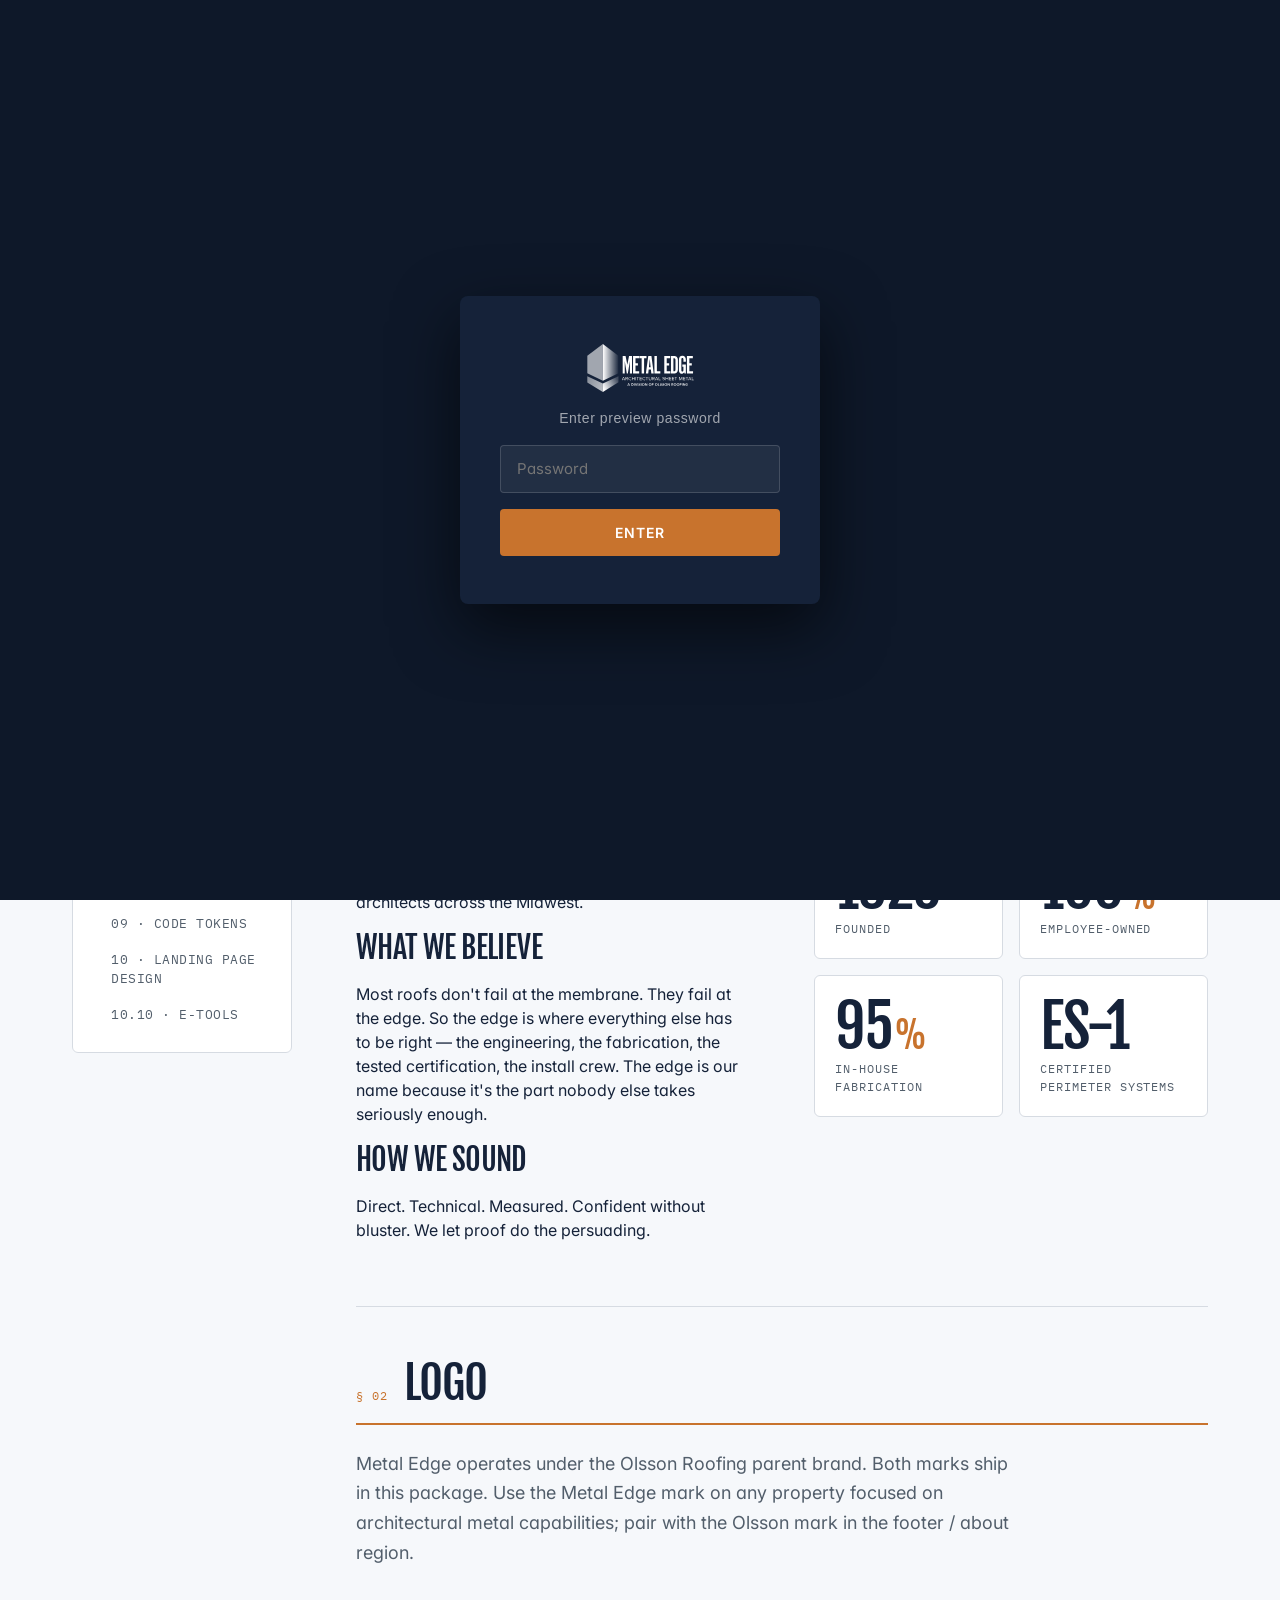
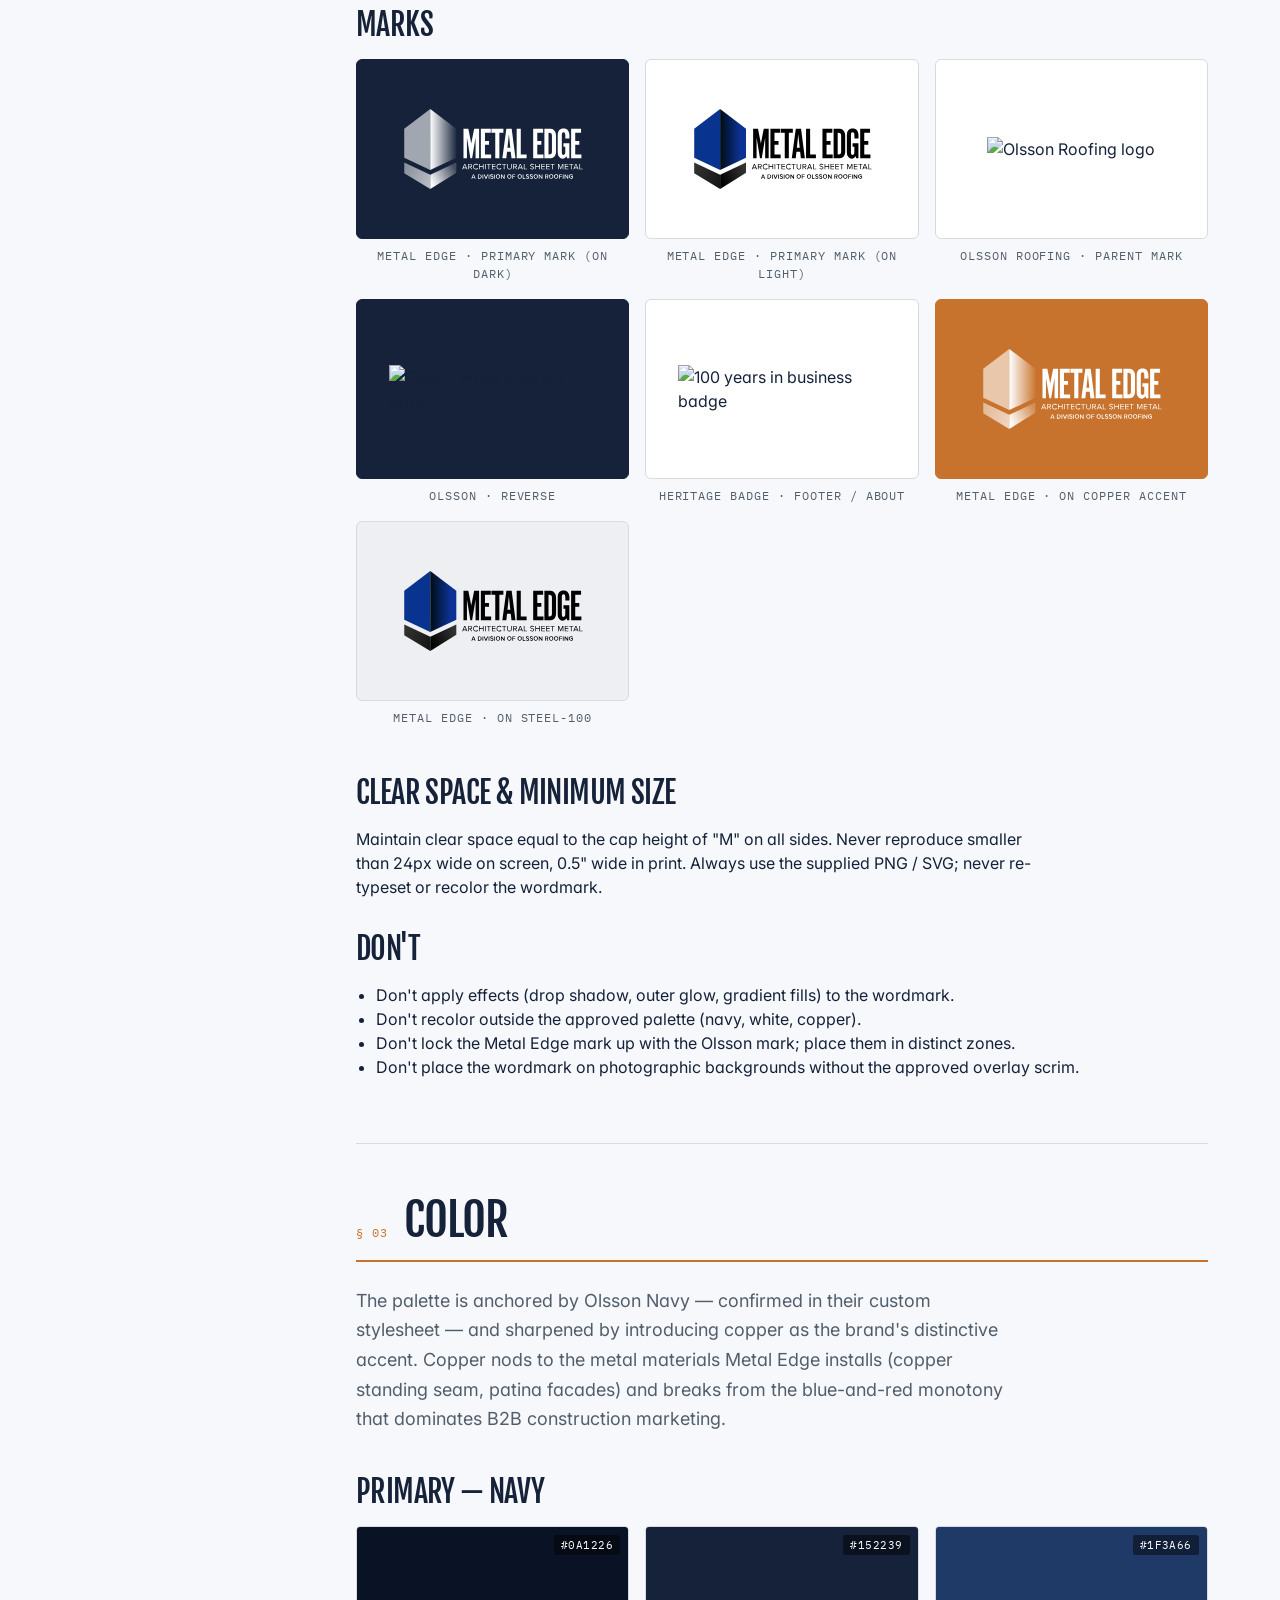
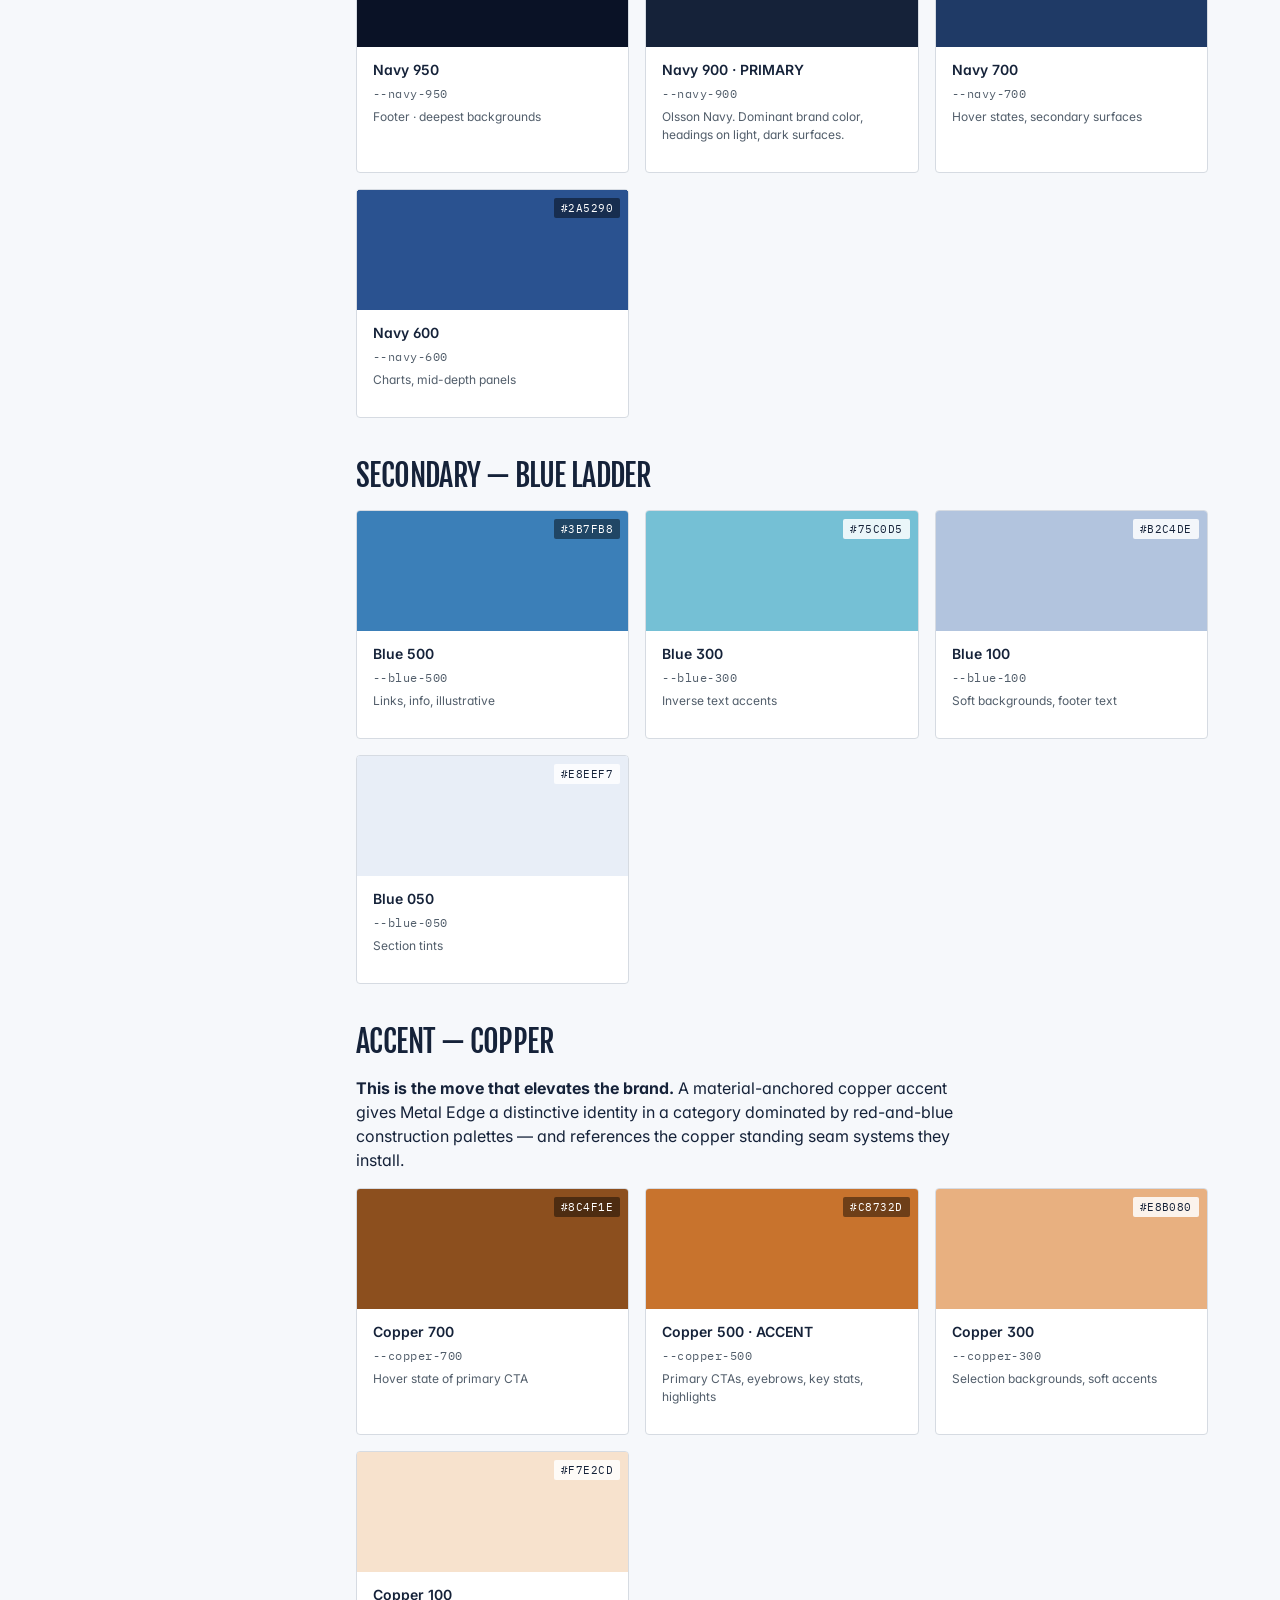
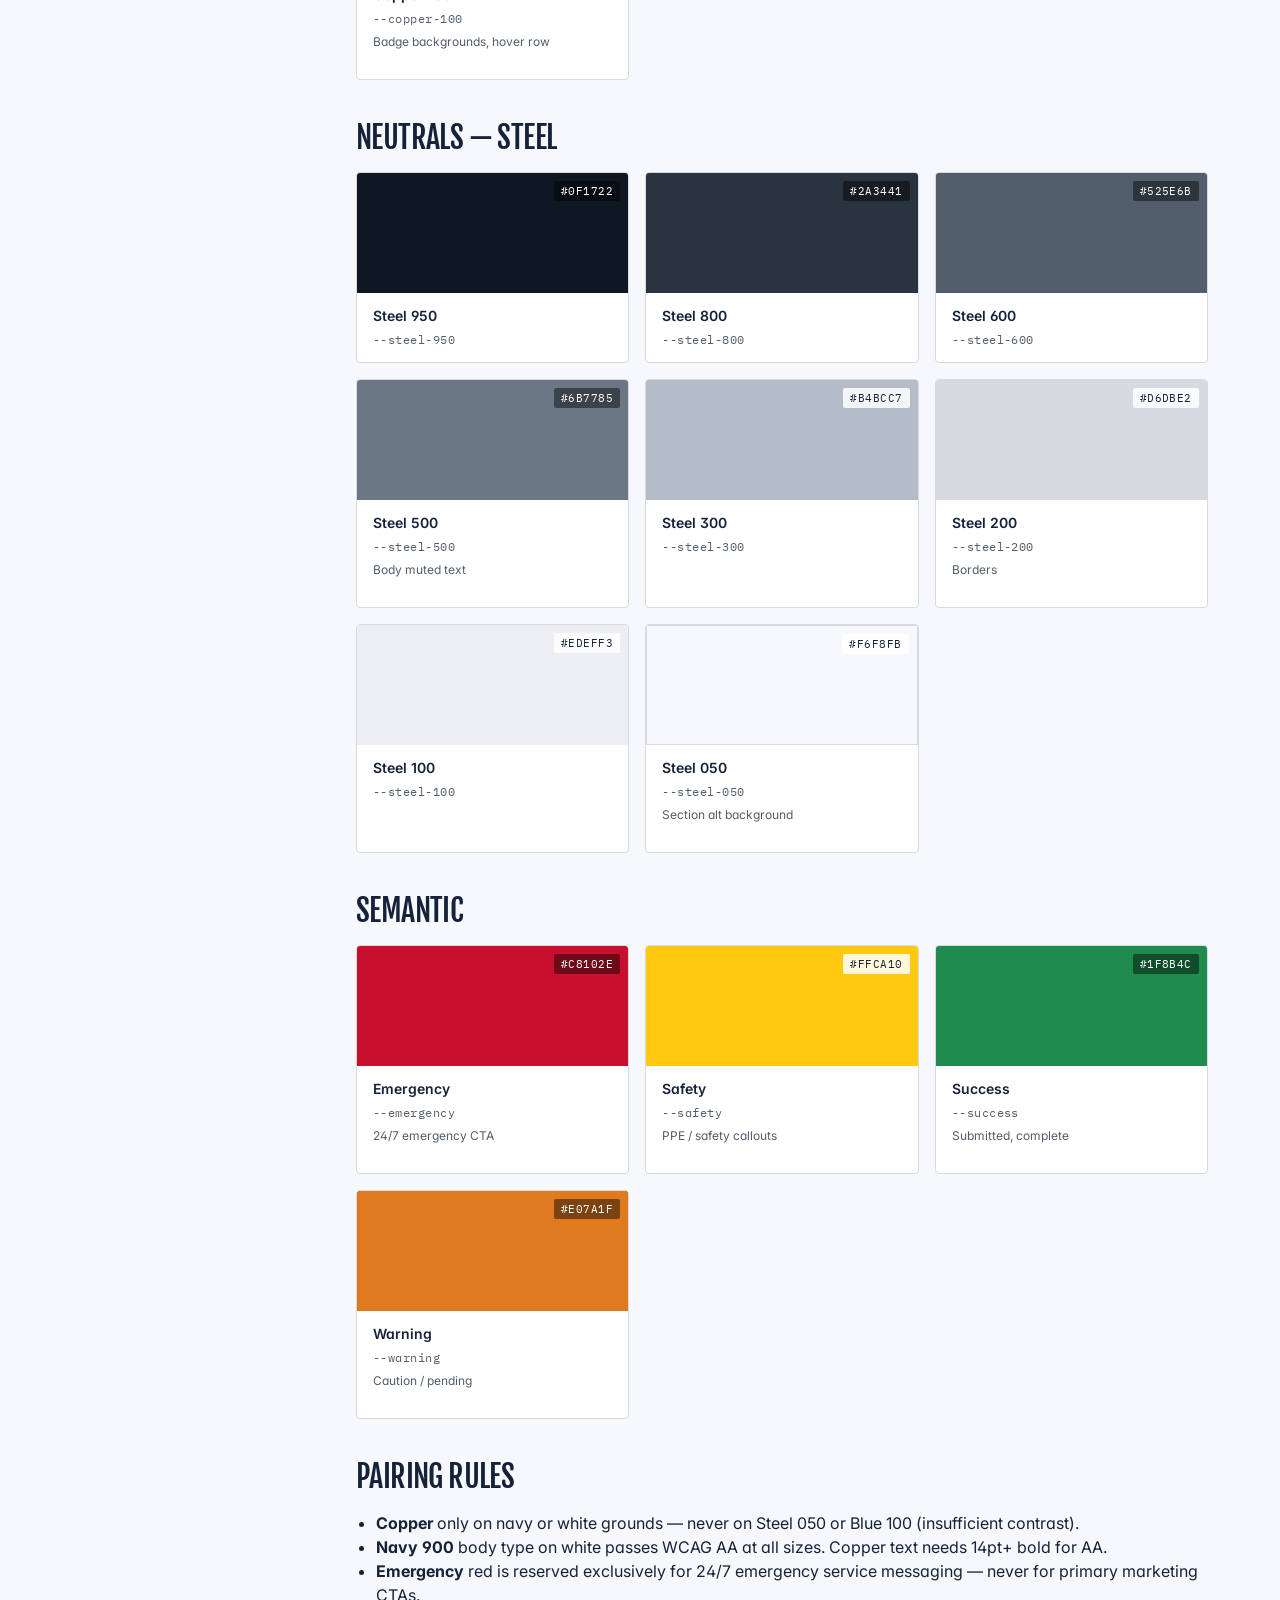
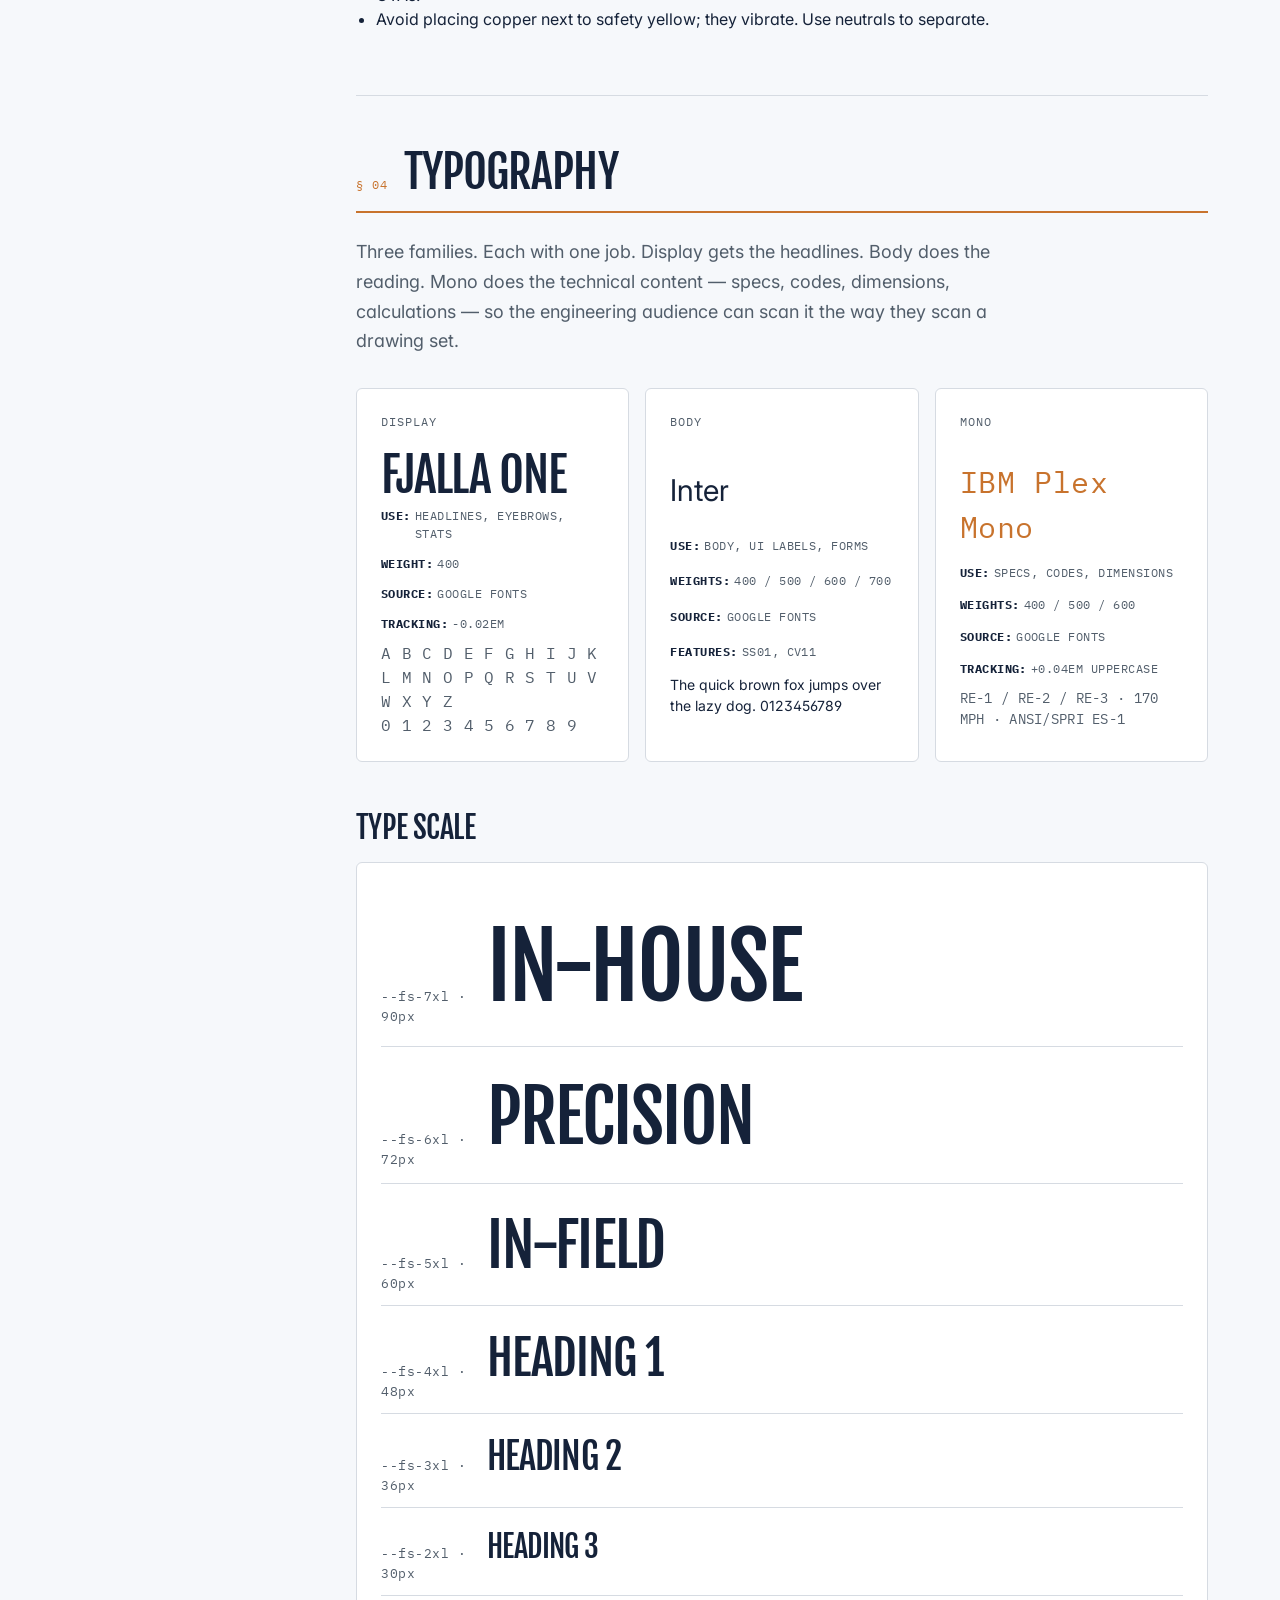
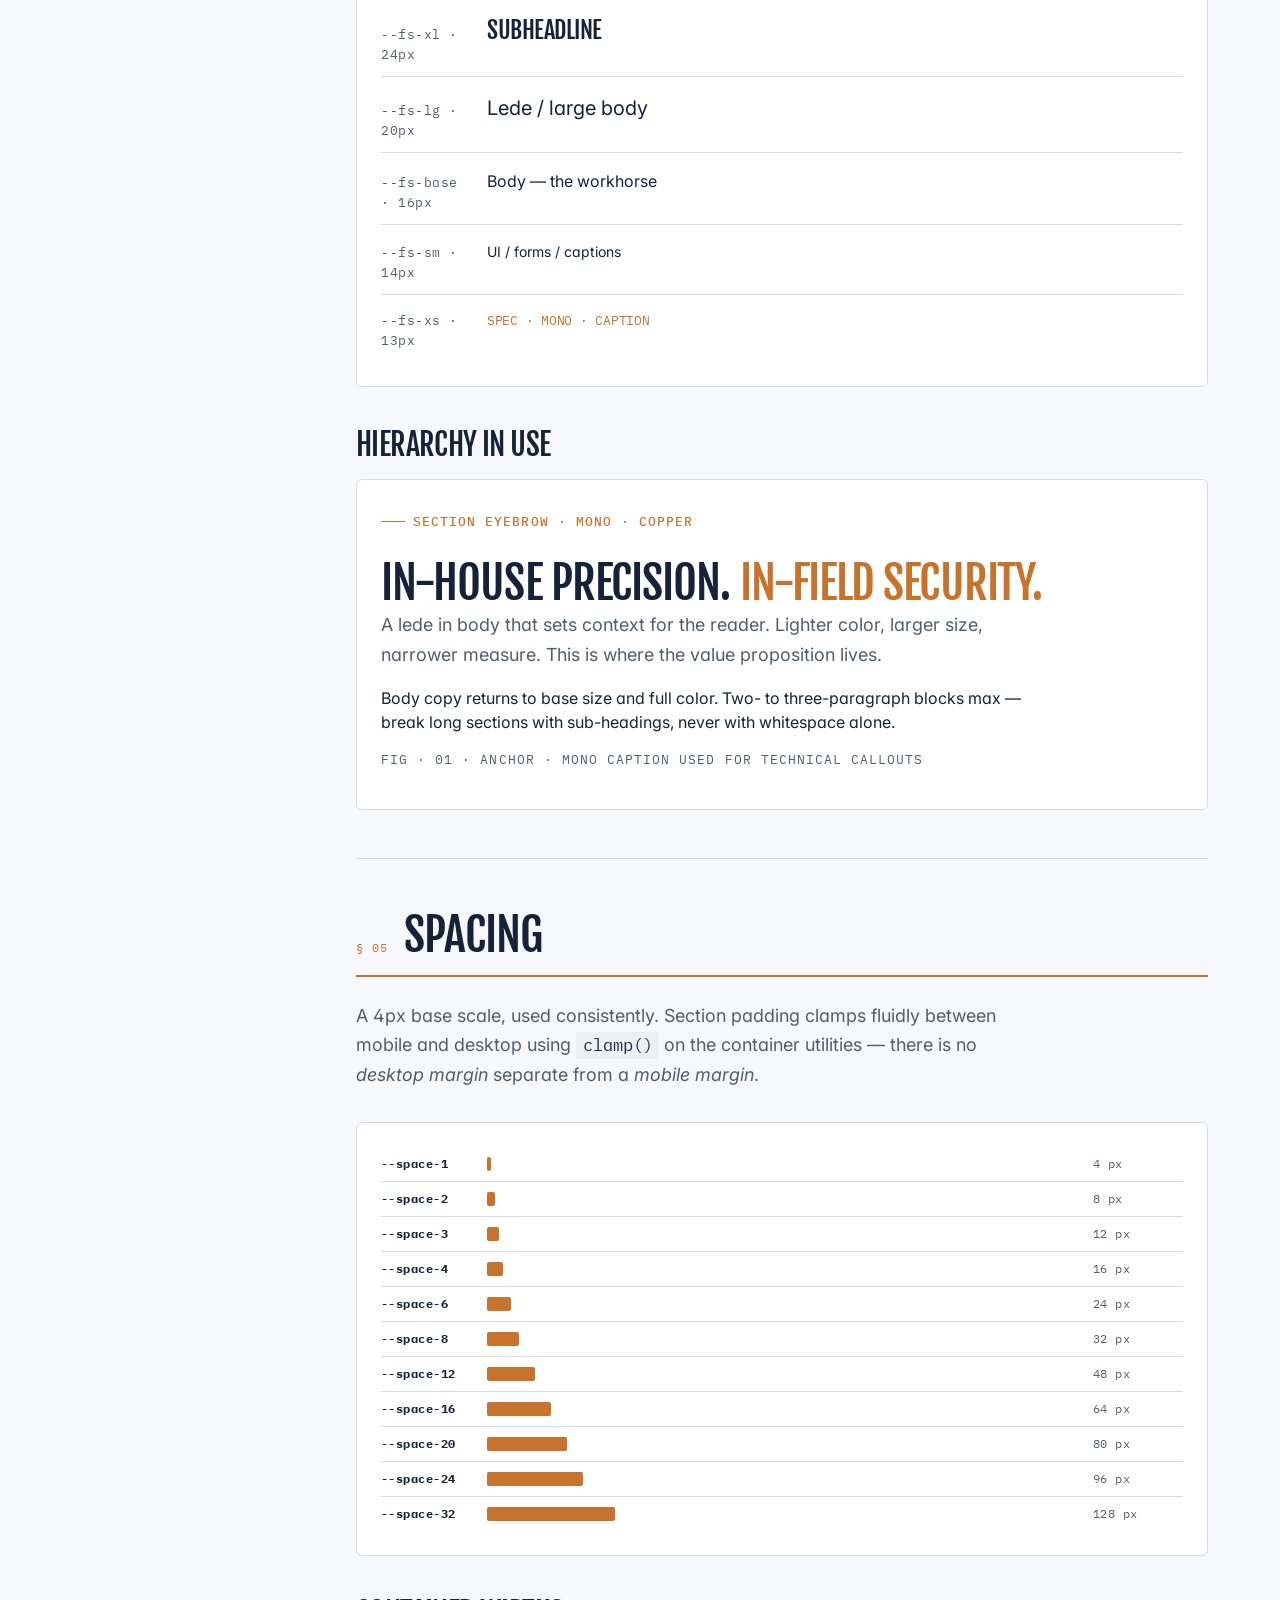
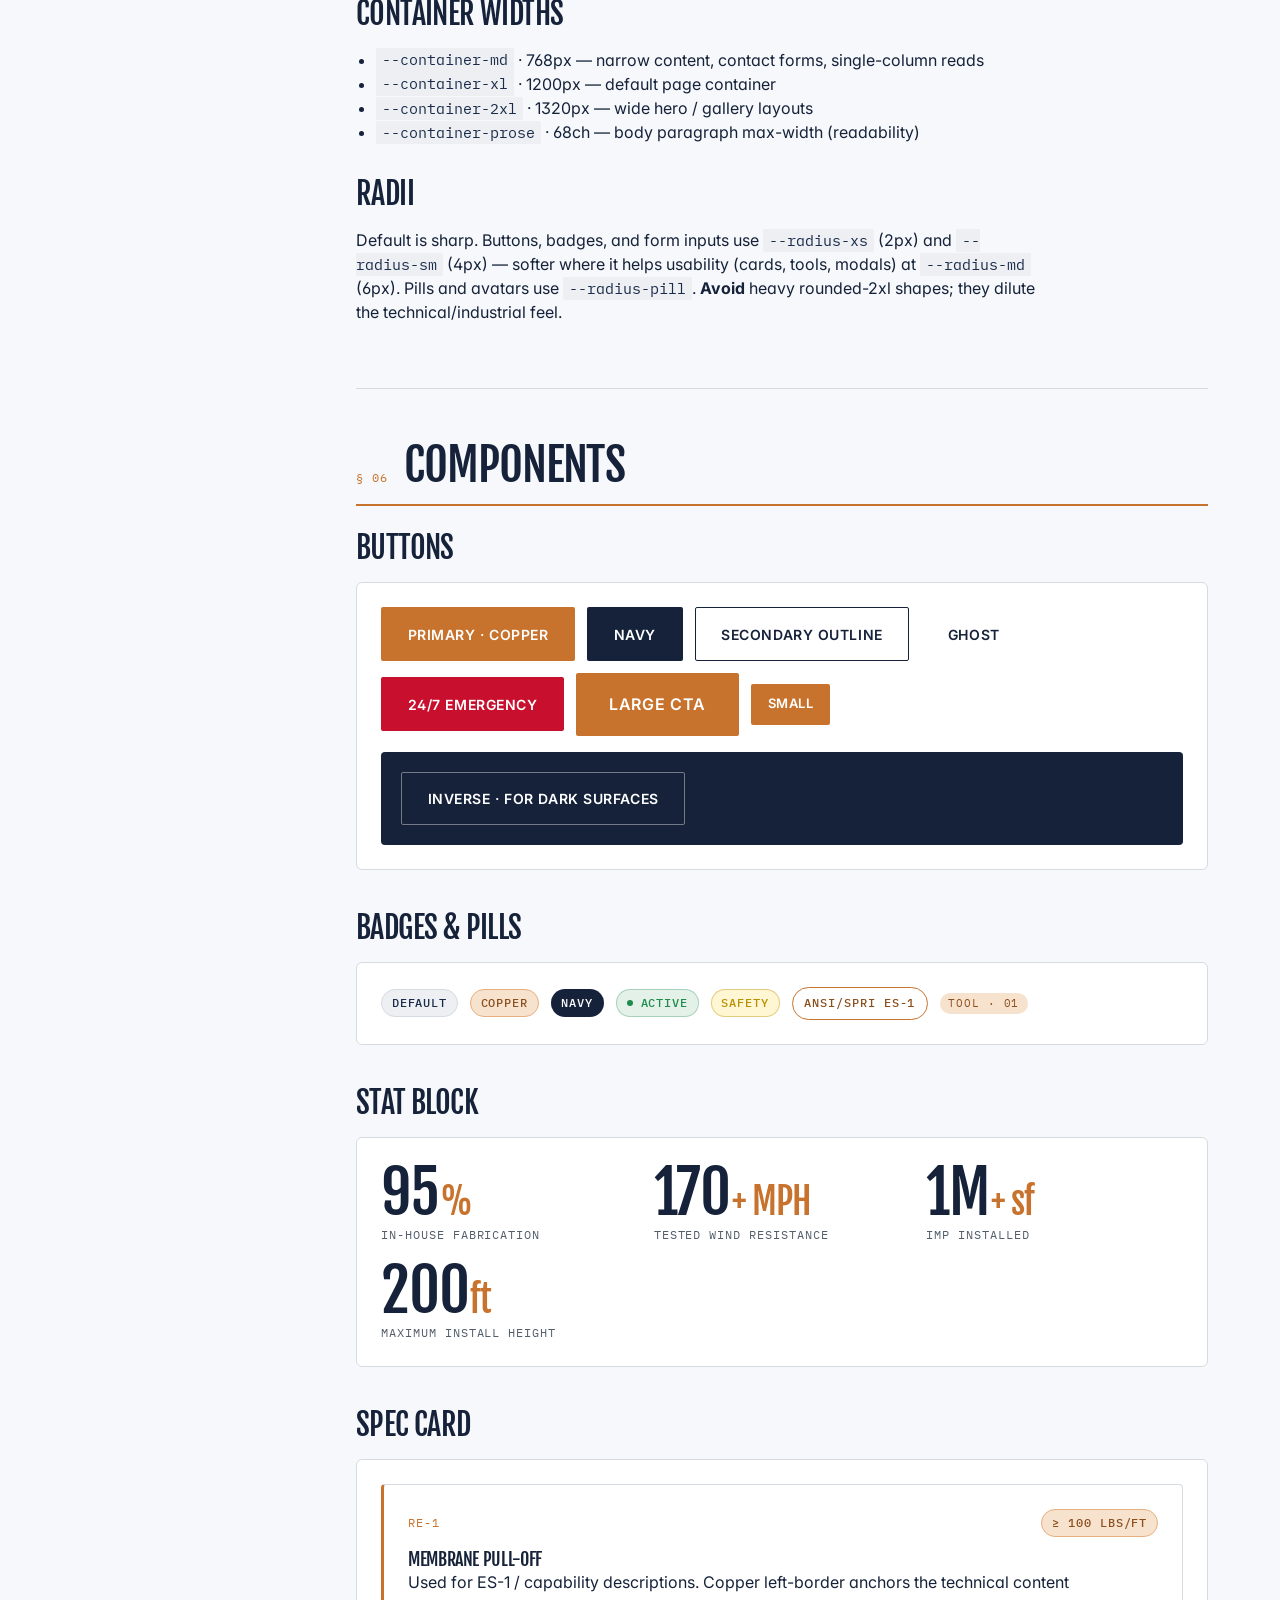
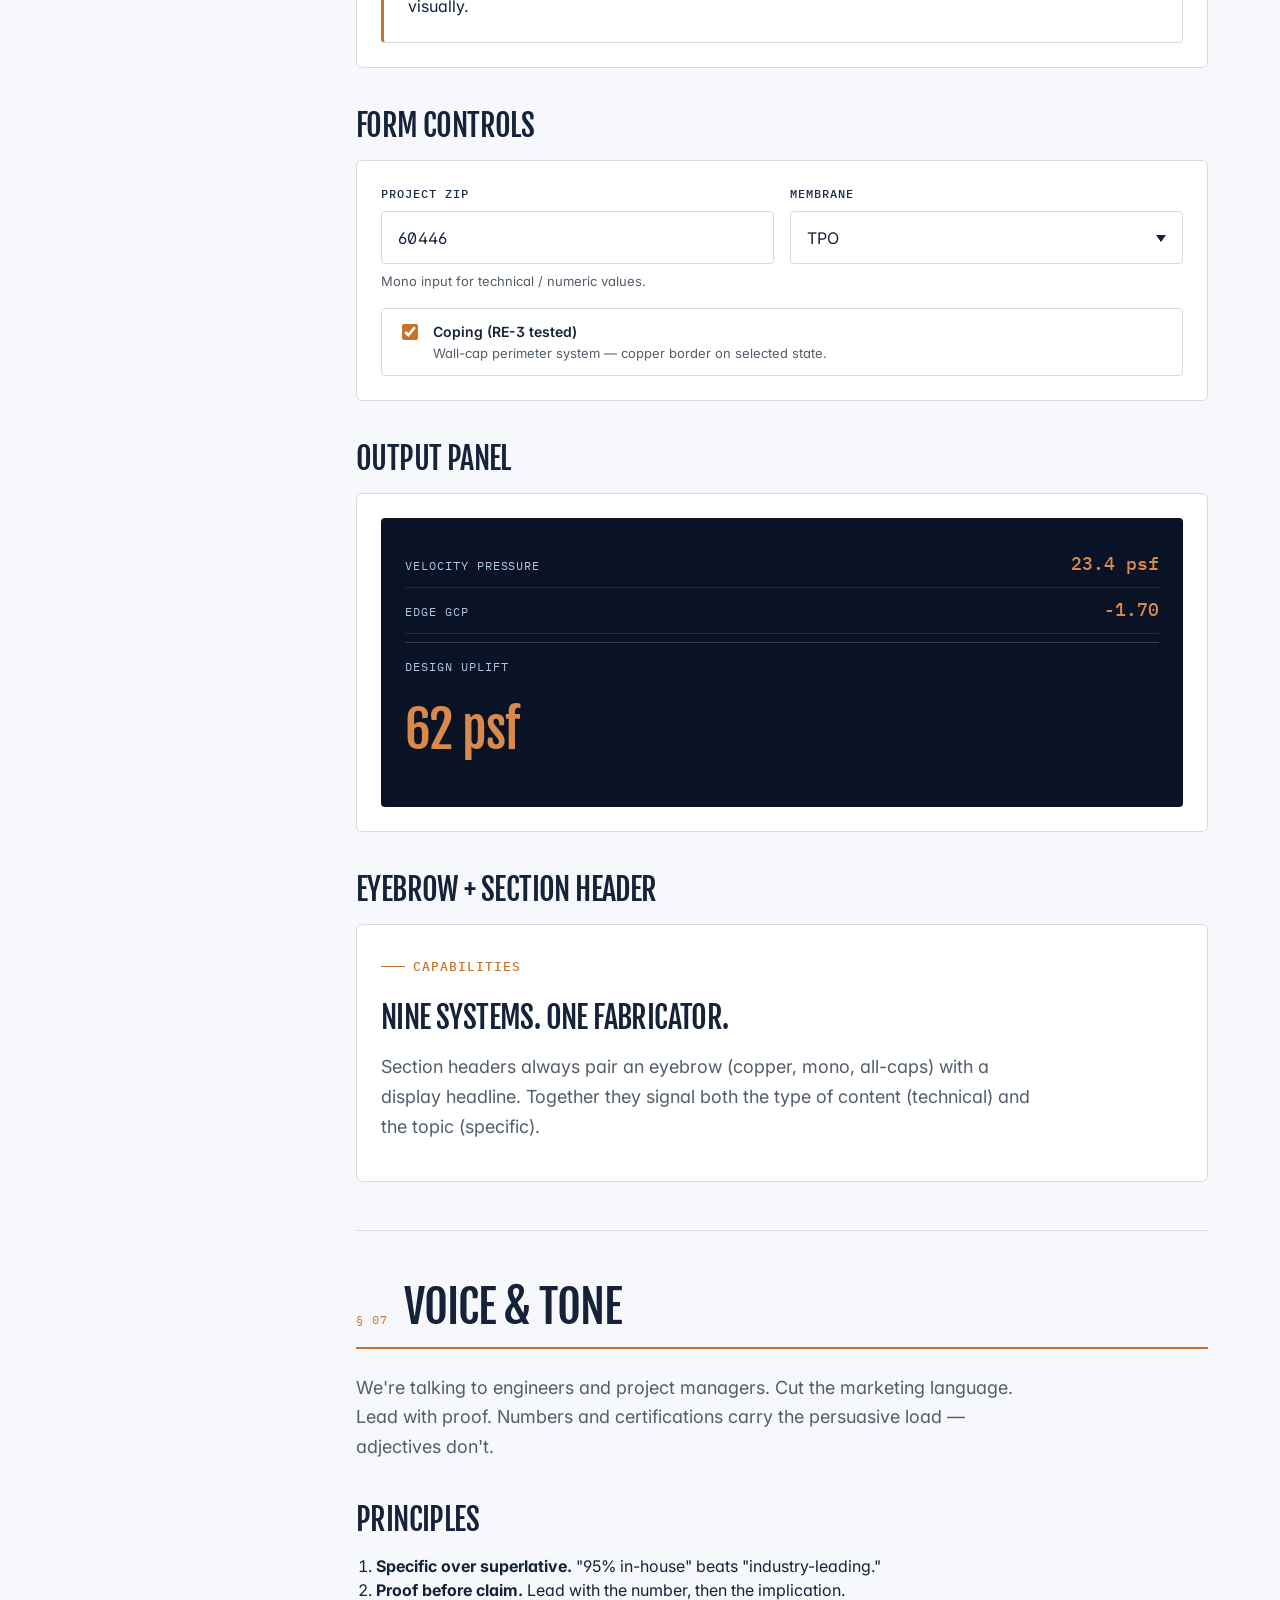
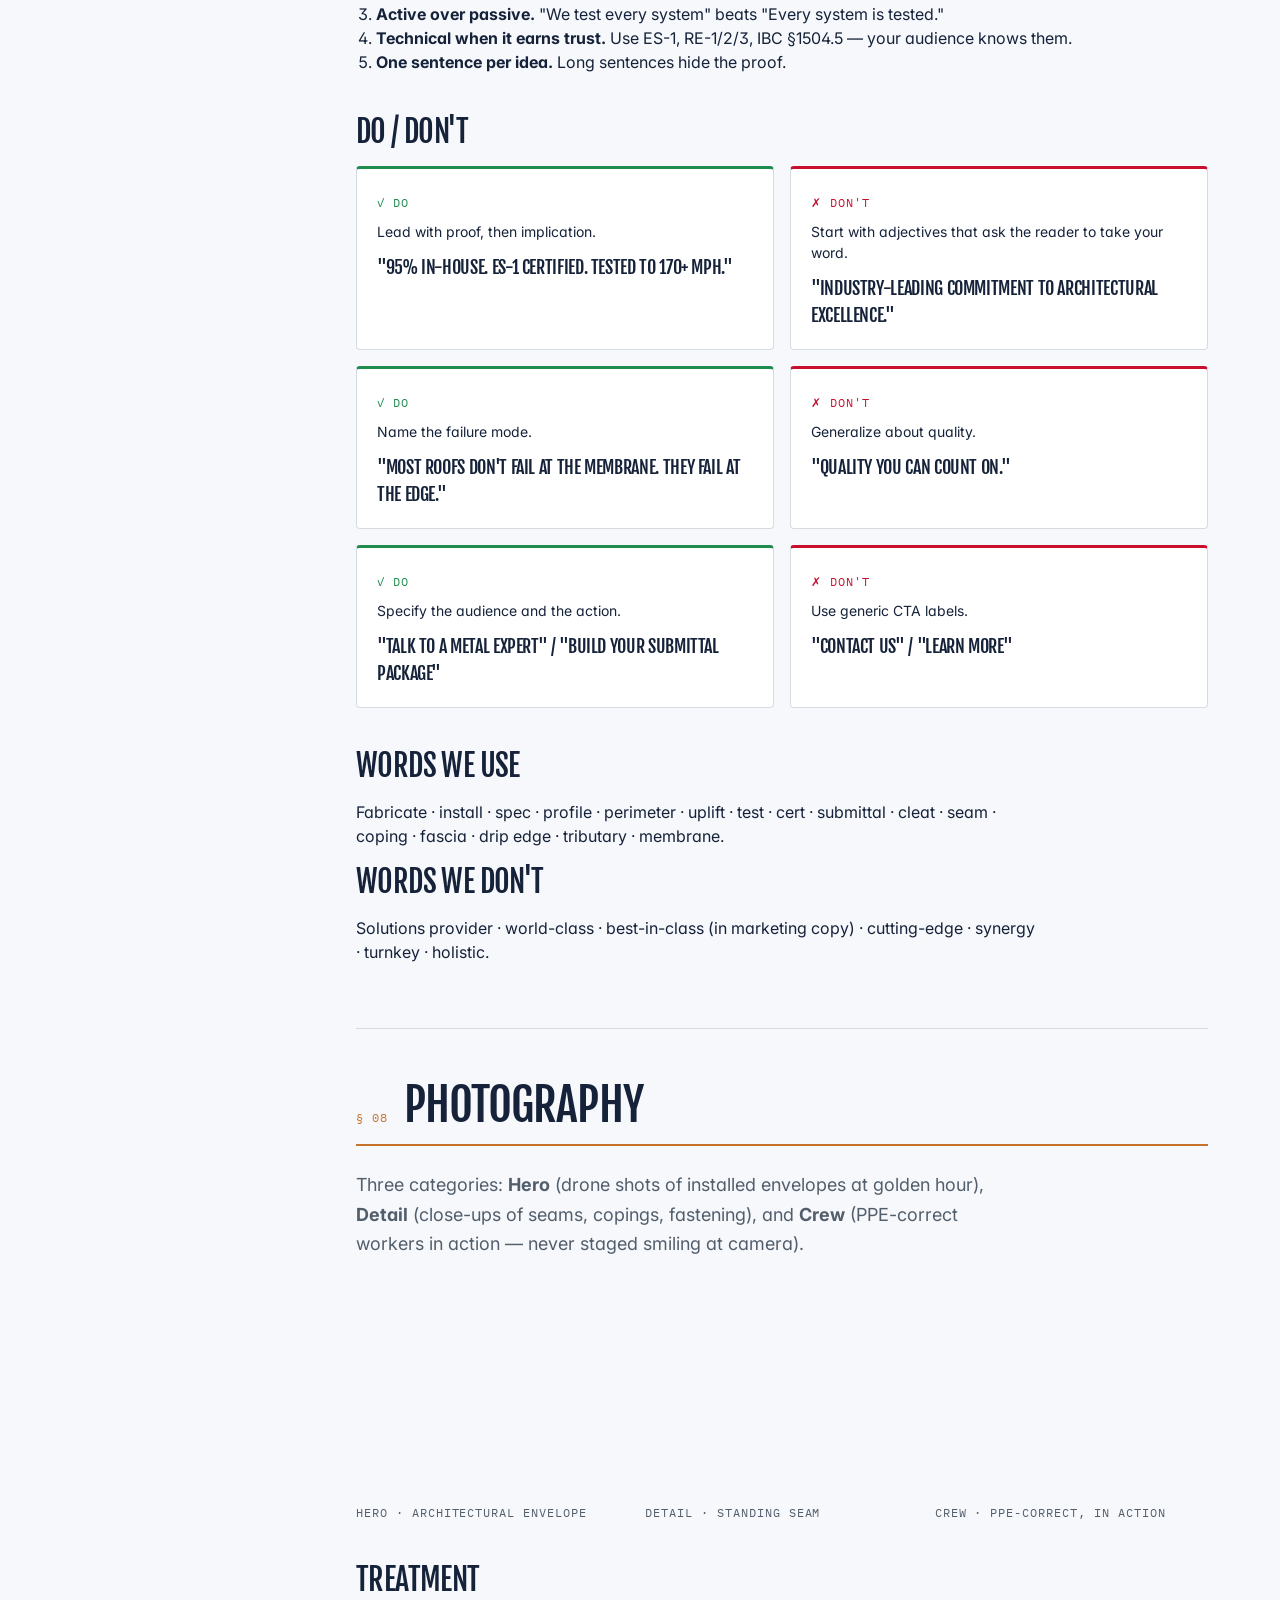
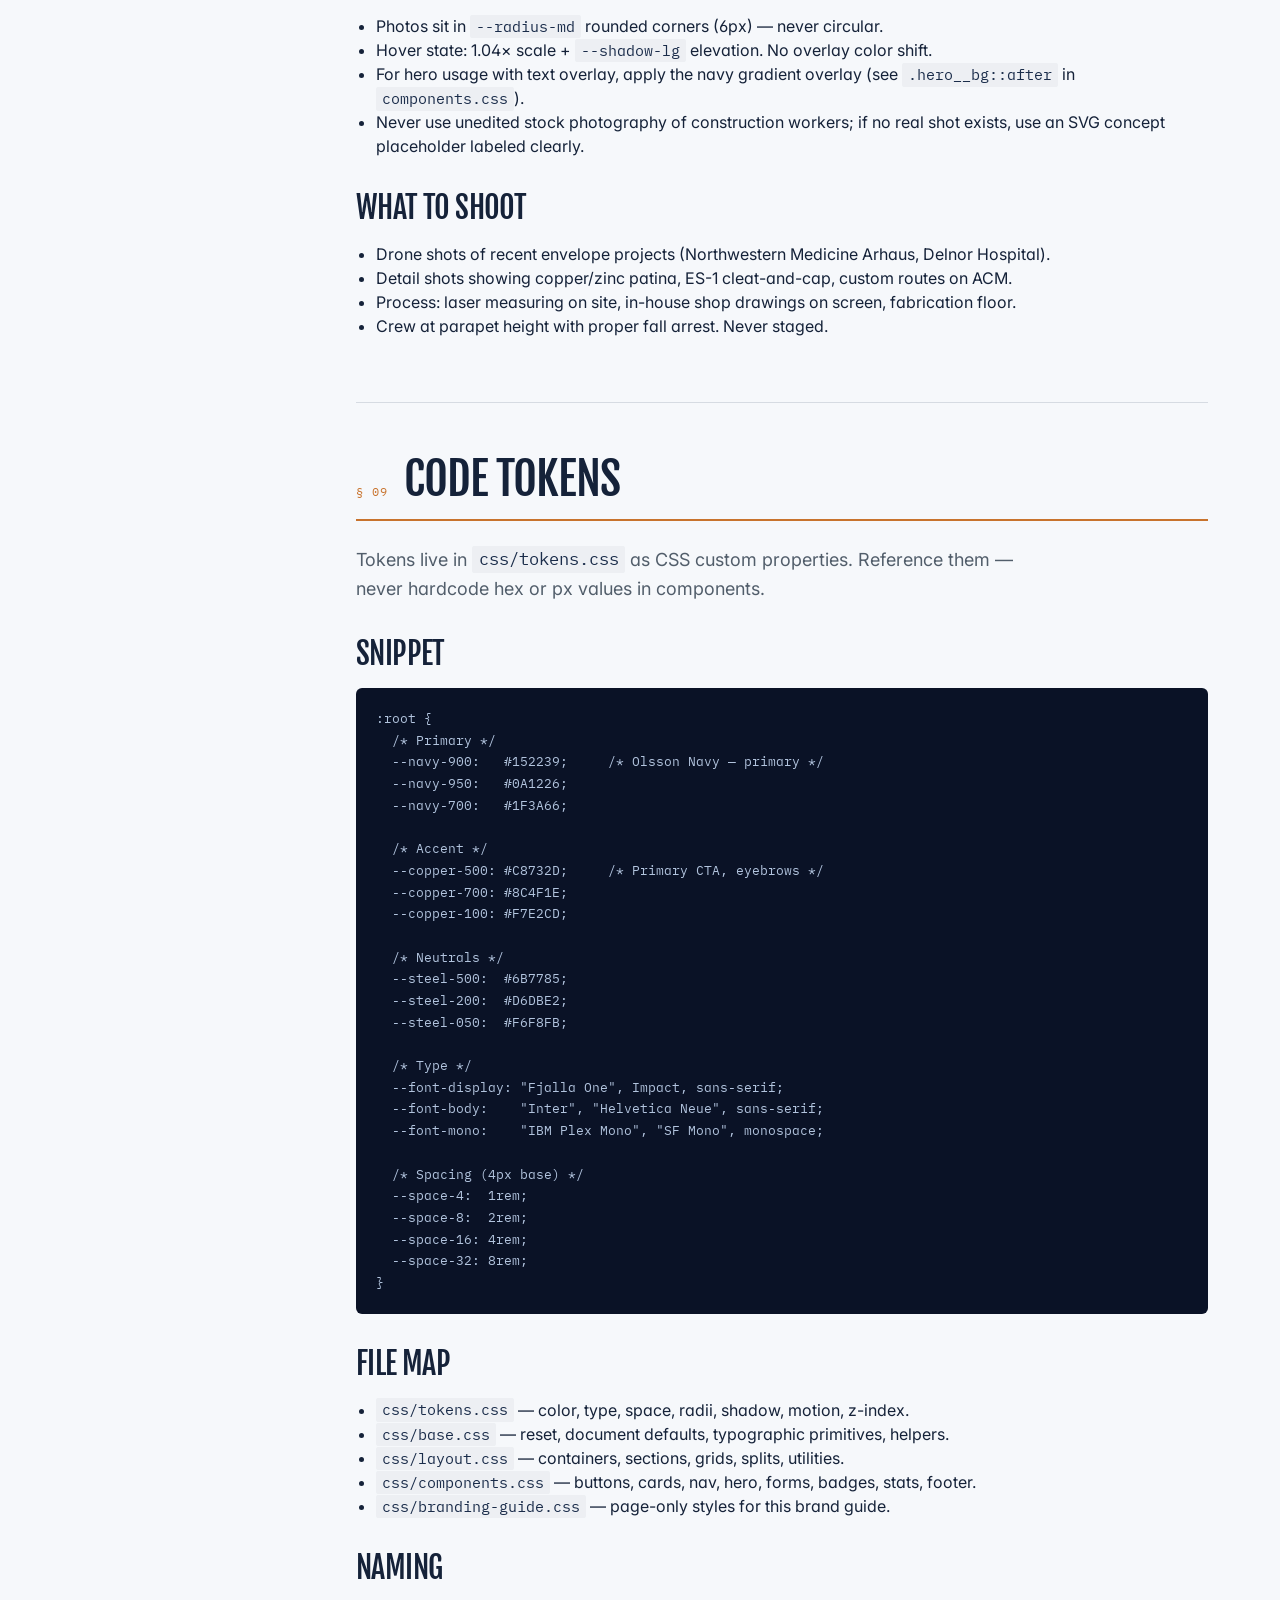
==== commit 9120ce3a: "Add client-side password gate for preview access Fullscreen overlay blocks both pages until correct " ====
--- a/site/branding-guide.html
+++ b/site/branding-guide.html
@@ -976,5 +976,6 @@
   </div>
 </footer>
 
+<script src="js/gate.js"></script>
 </body>
 </html>
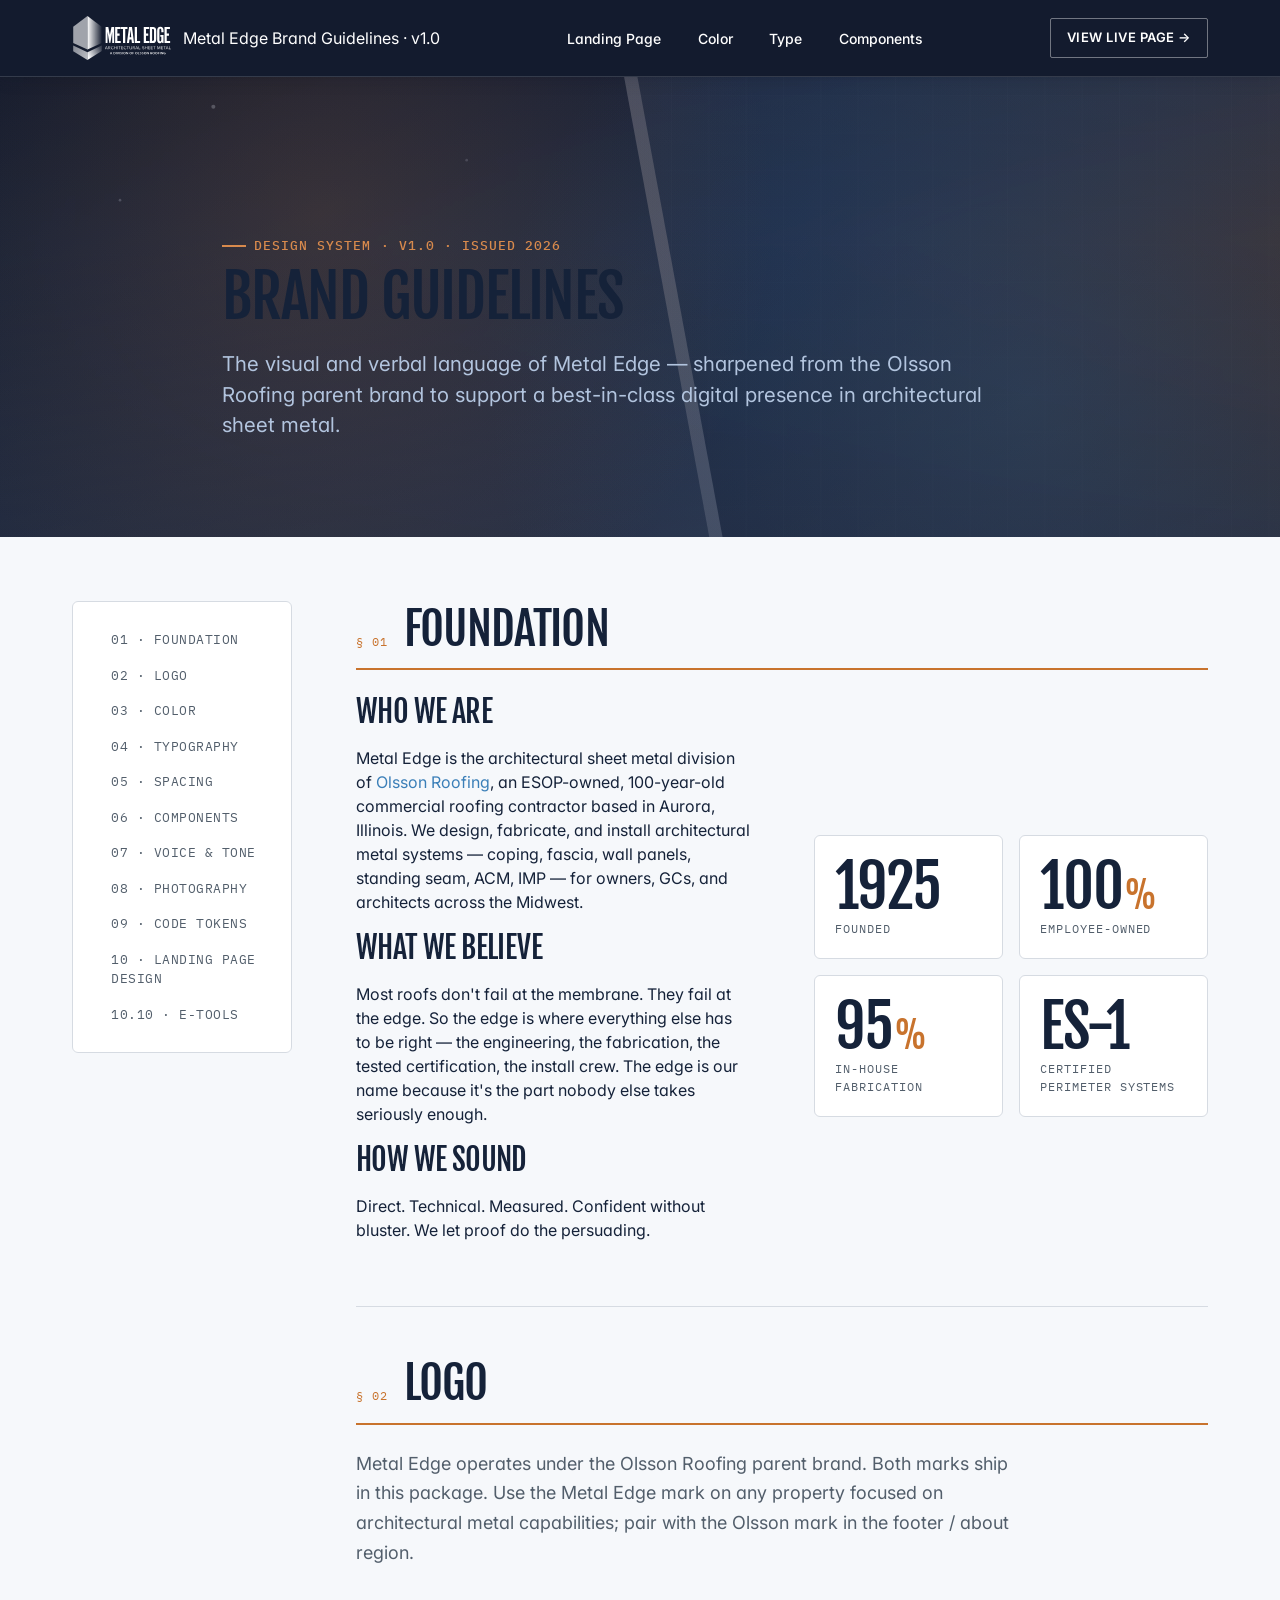
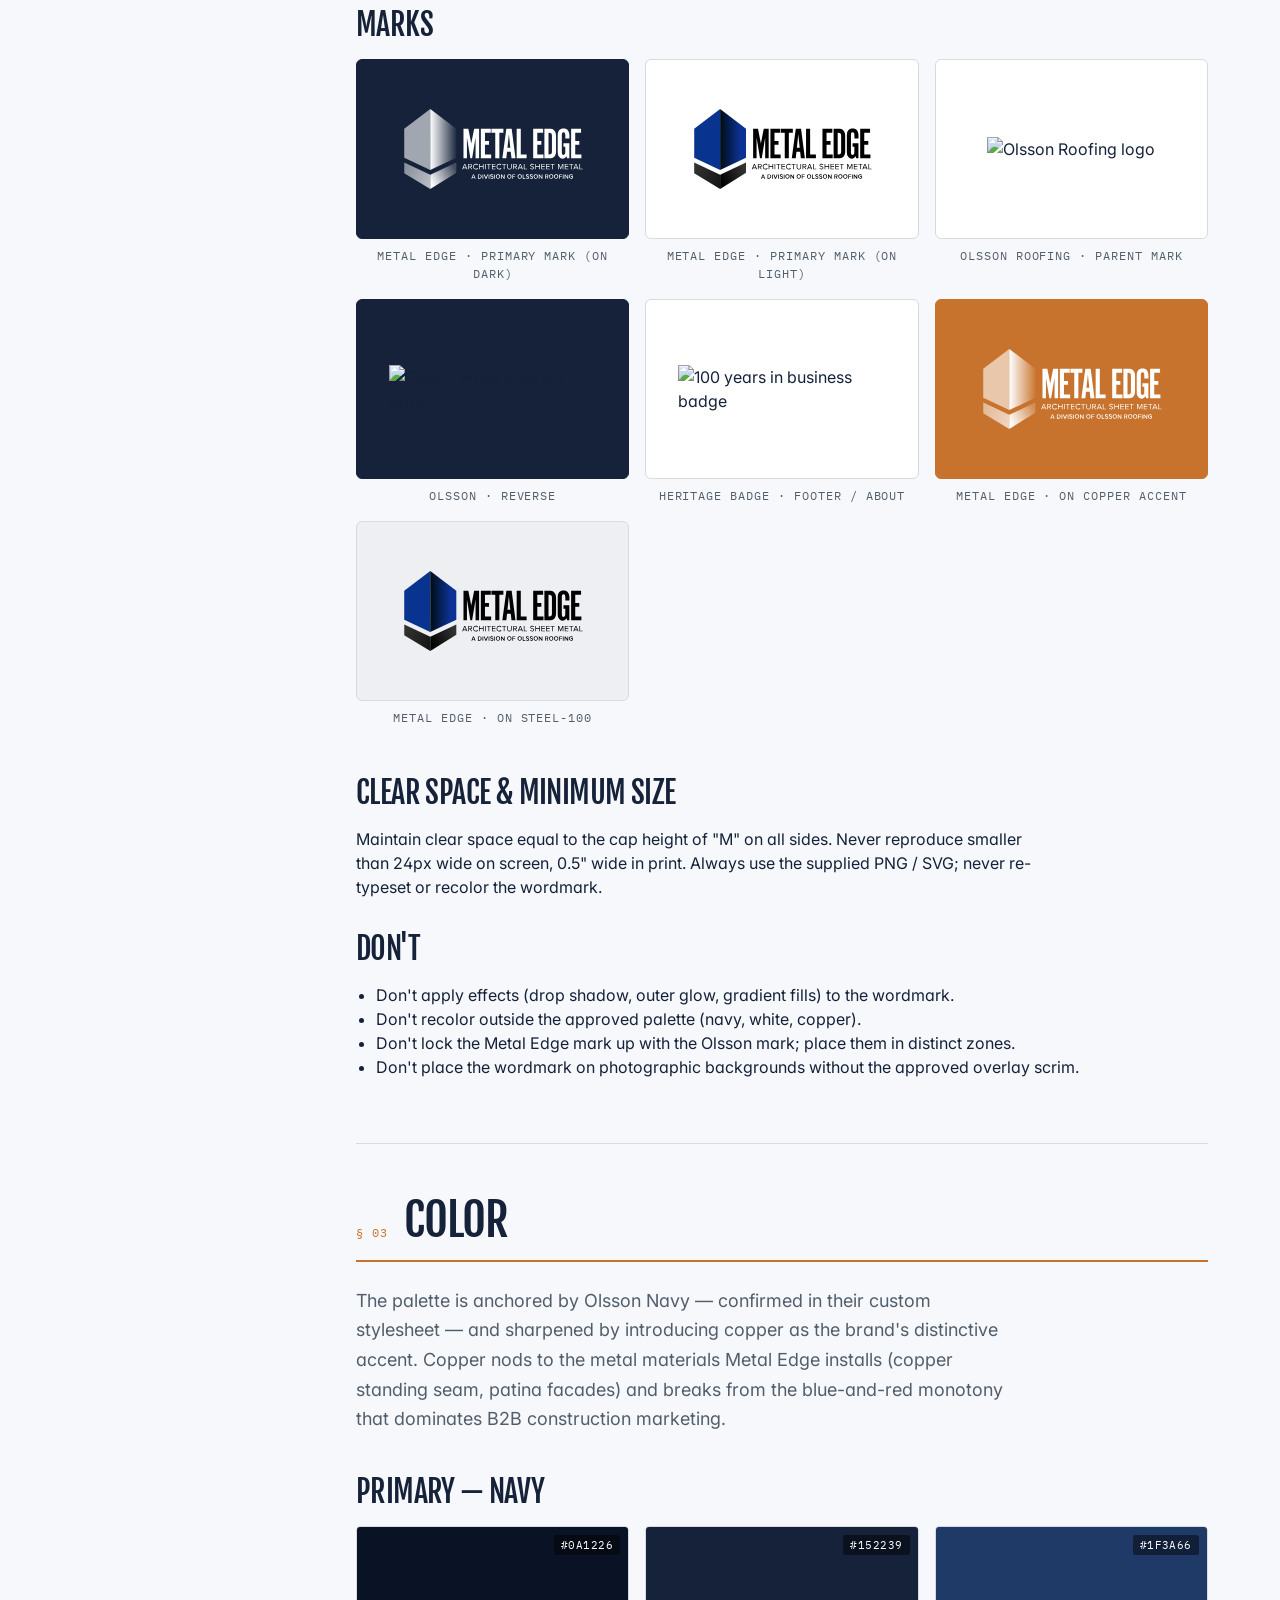
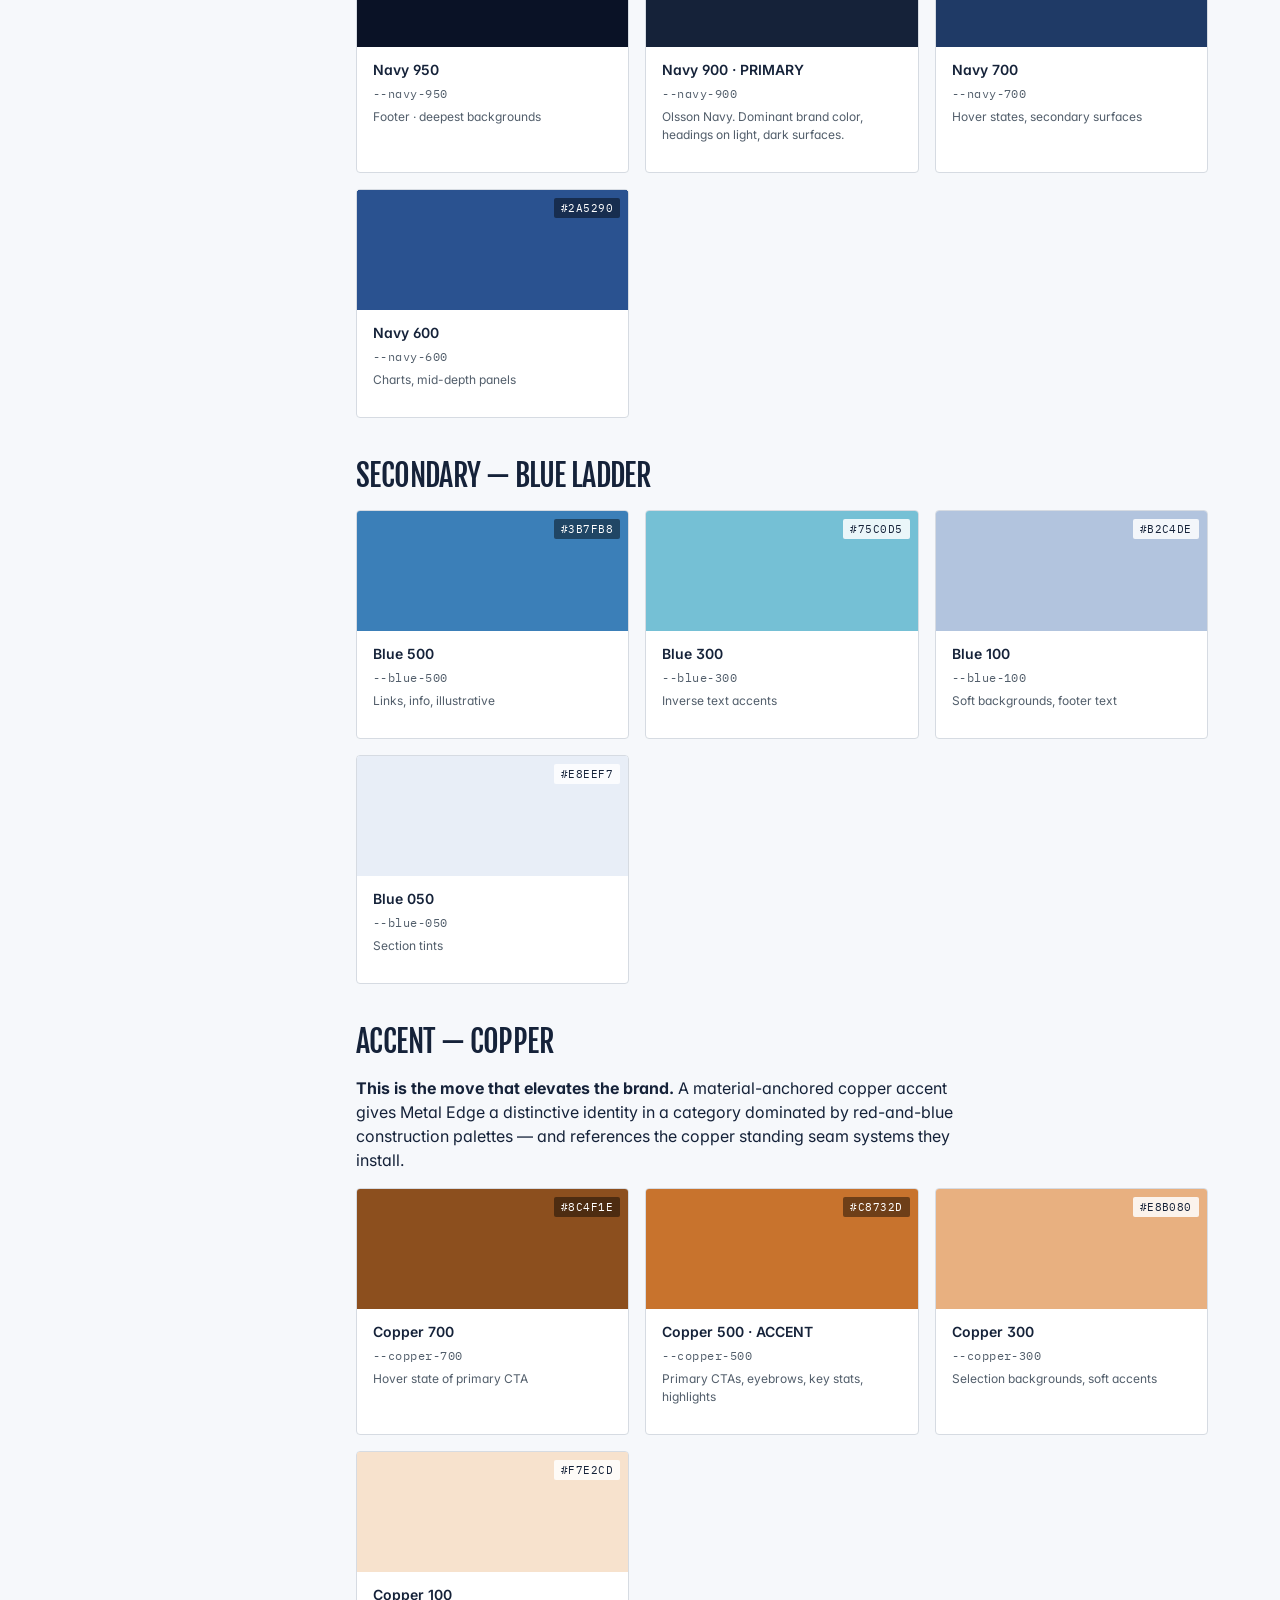
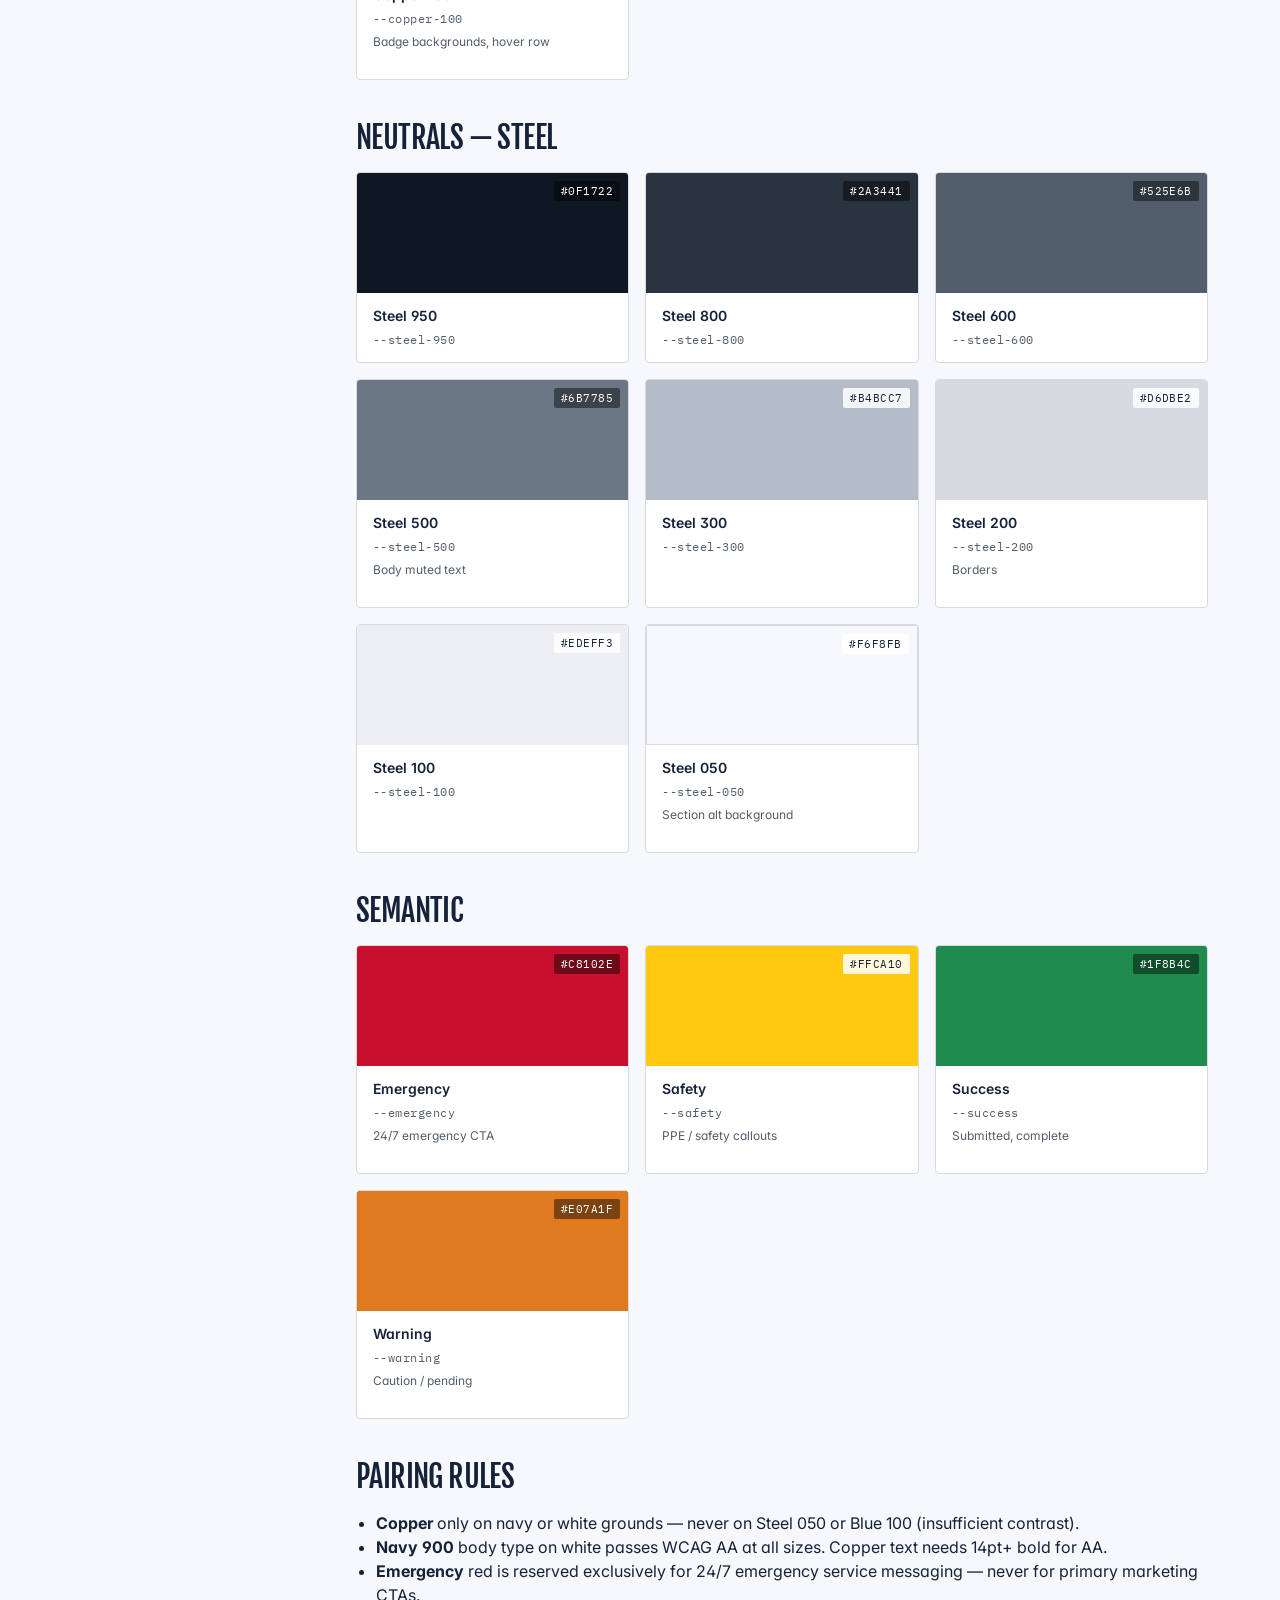
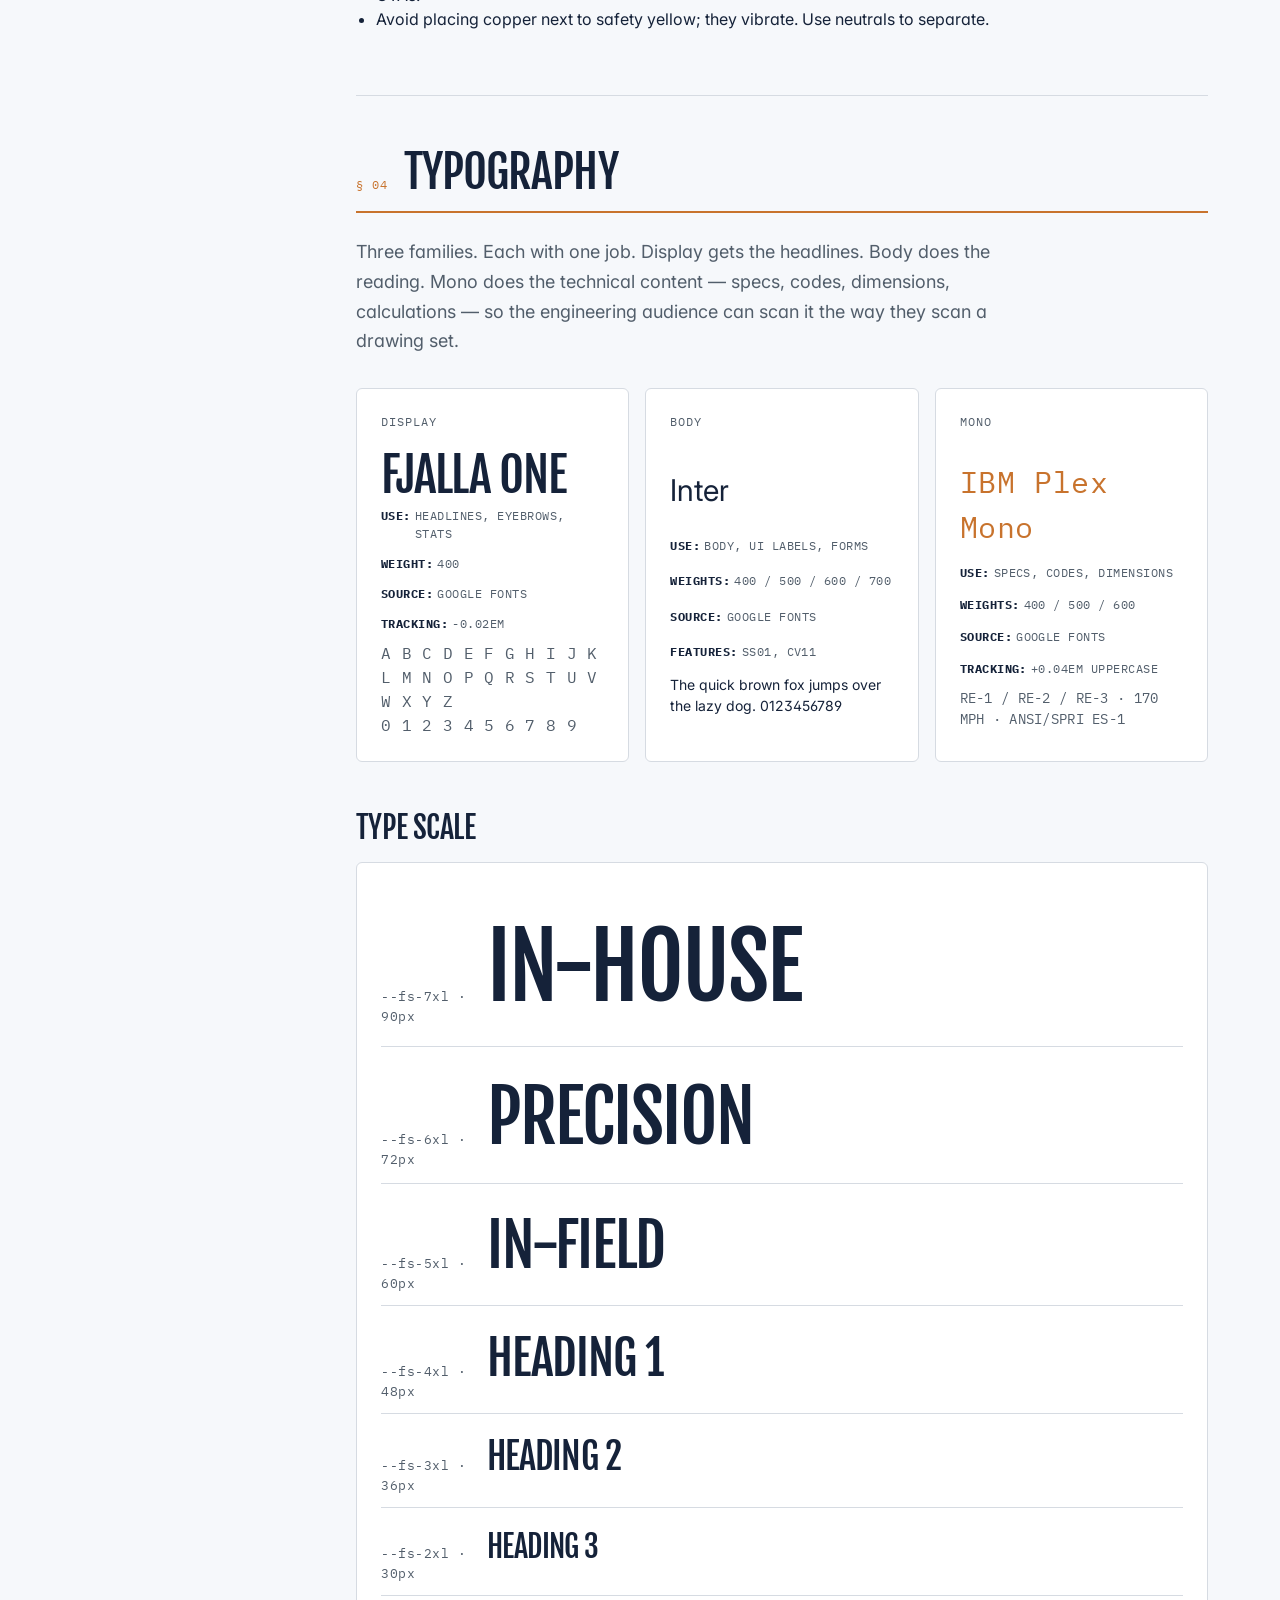
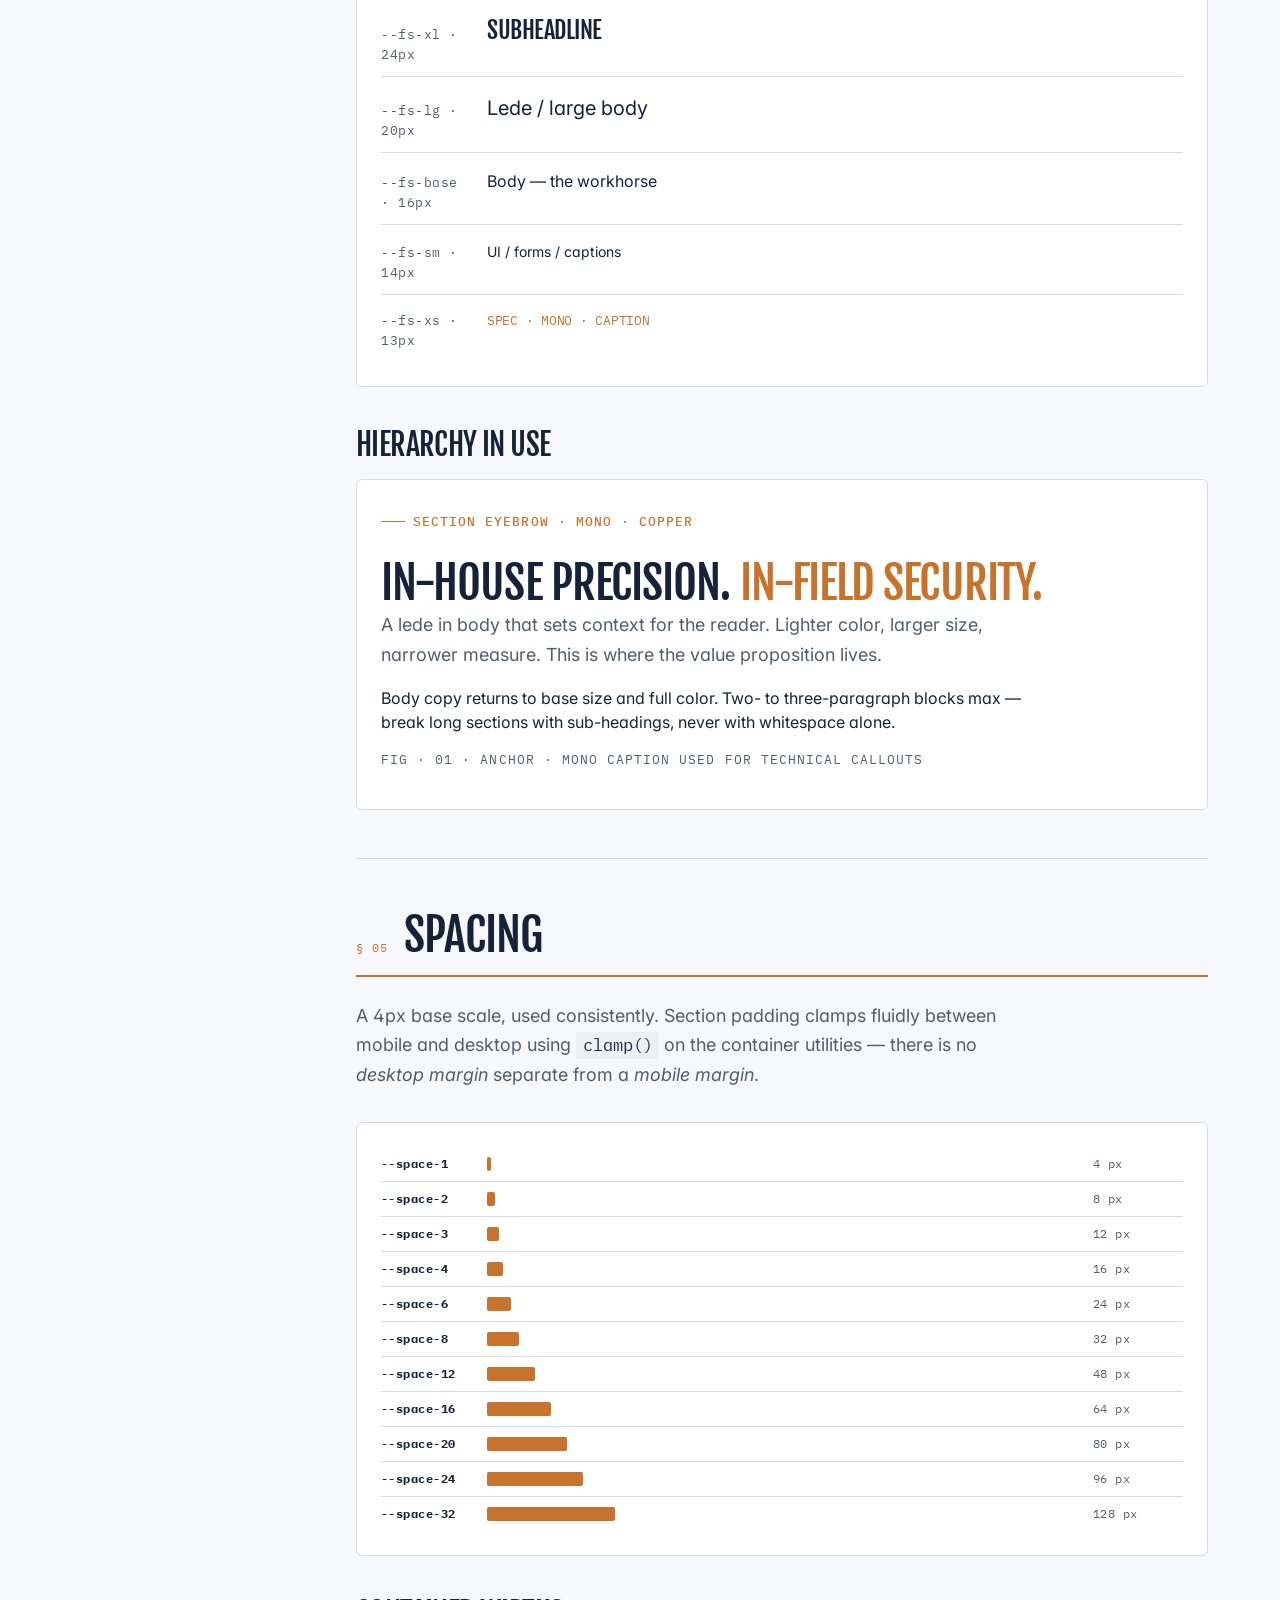
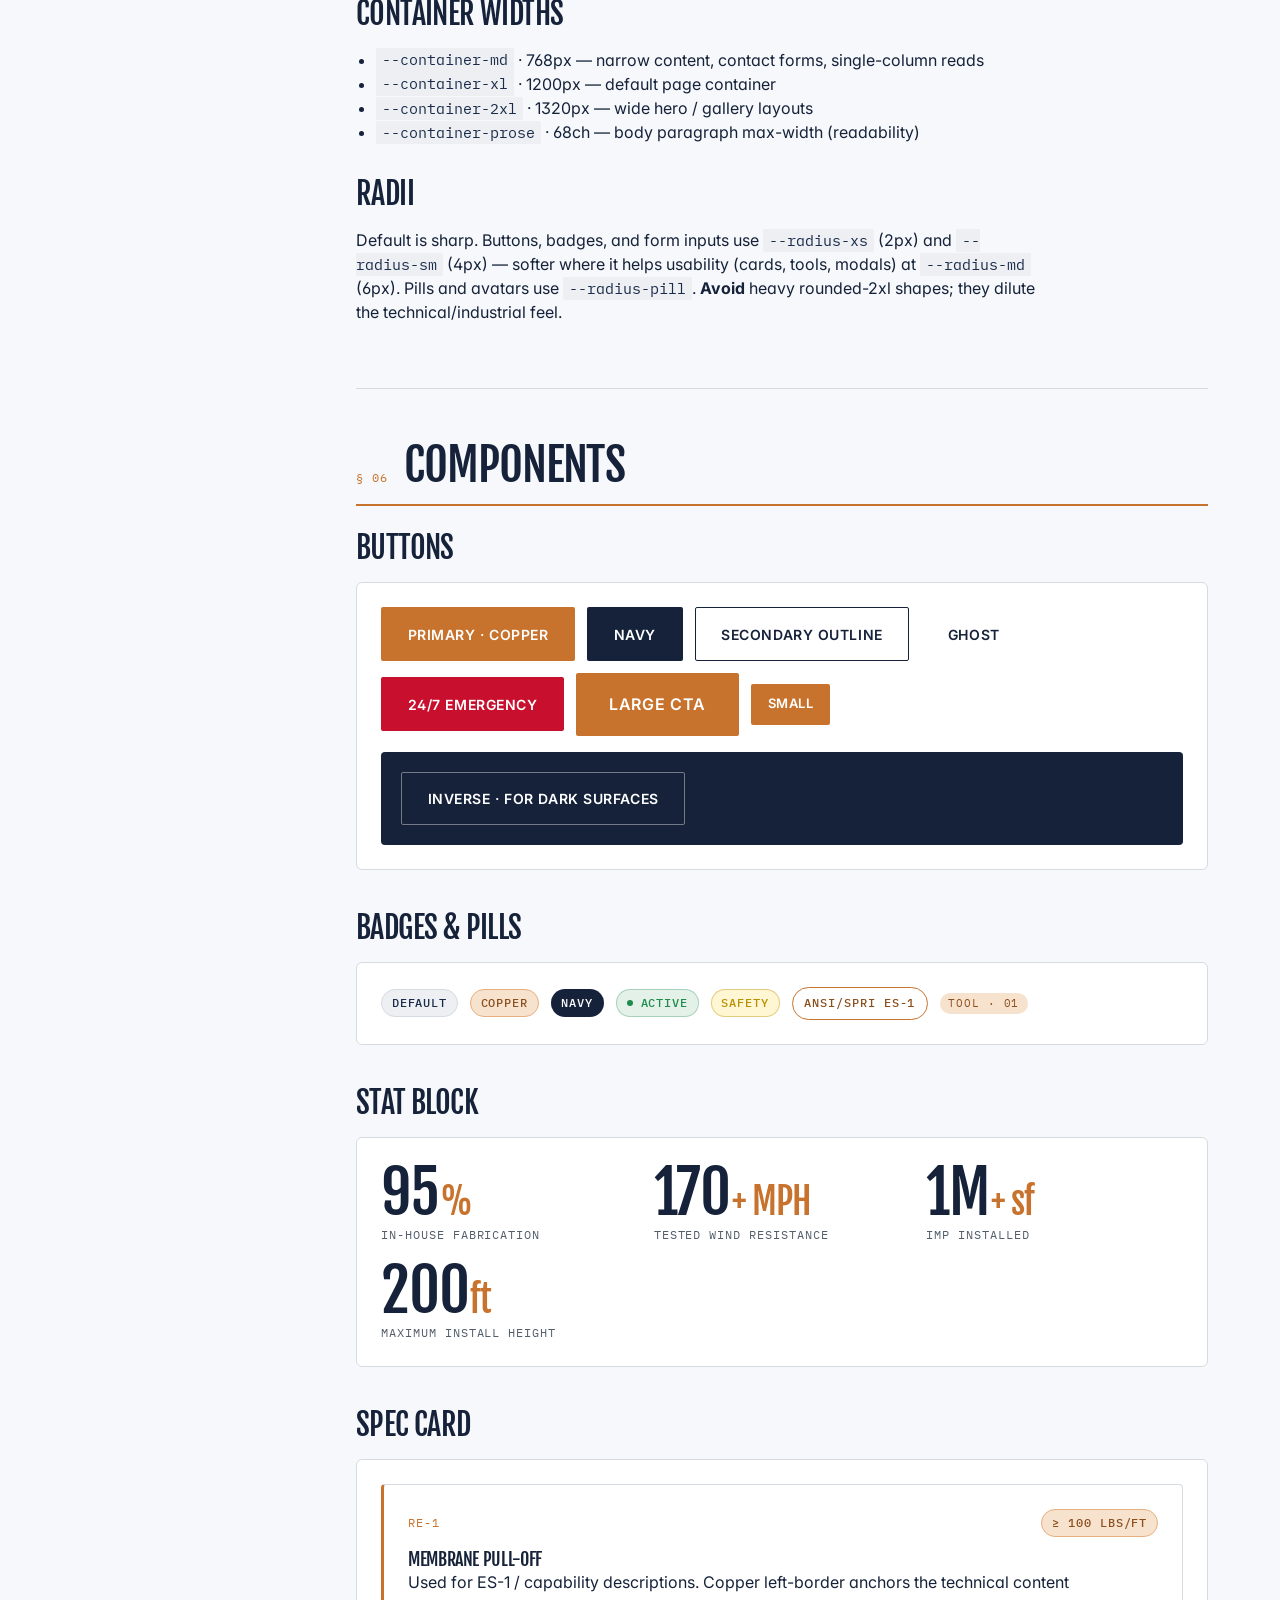
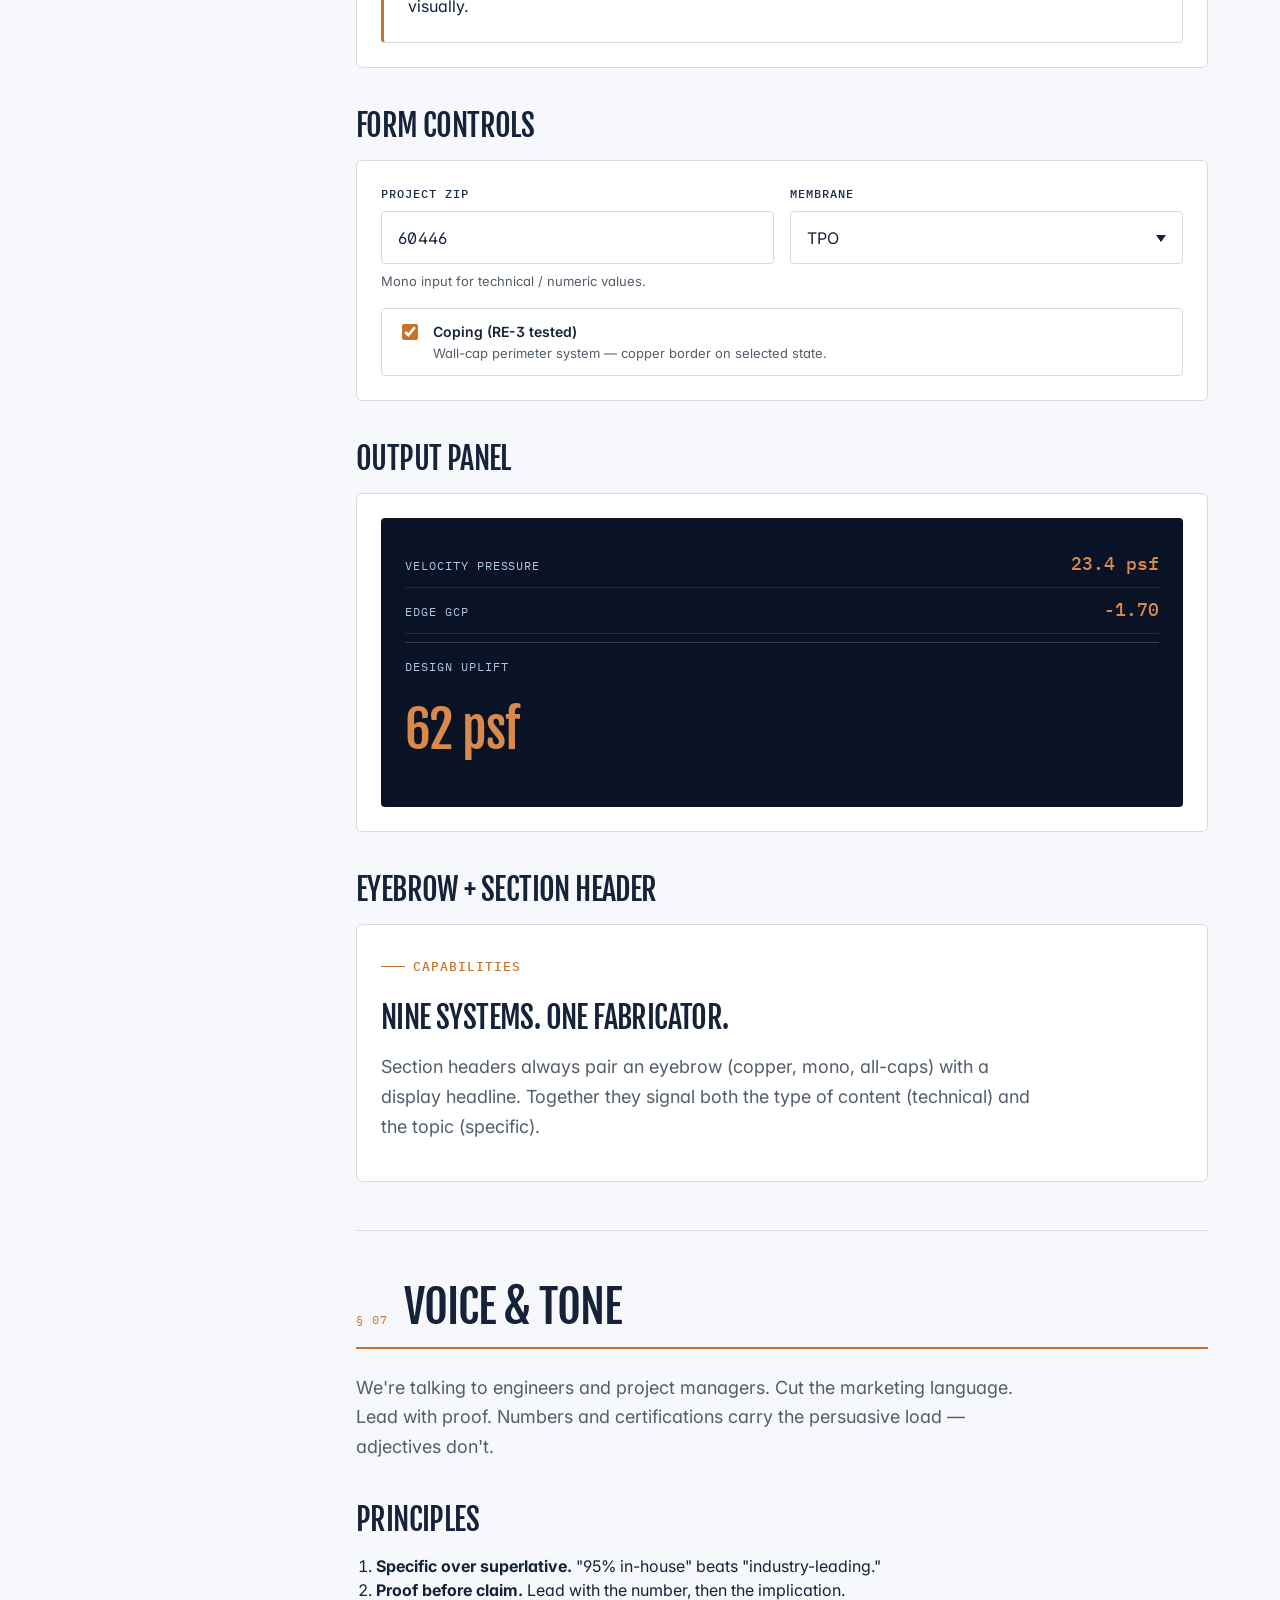
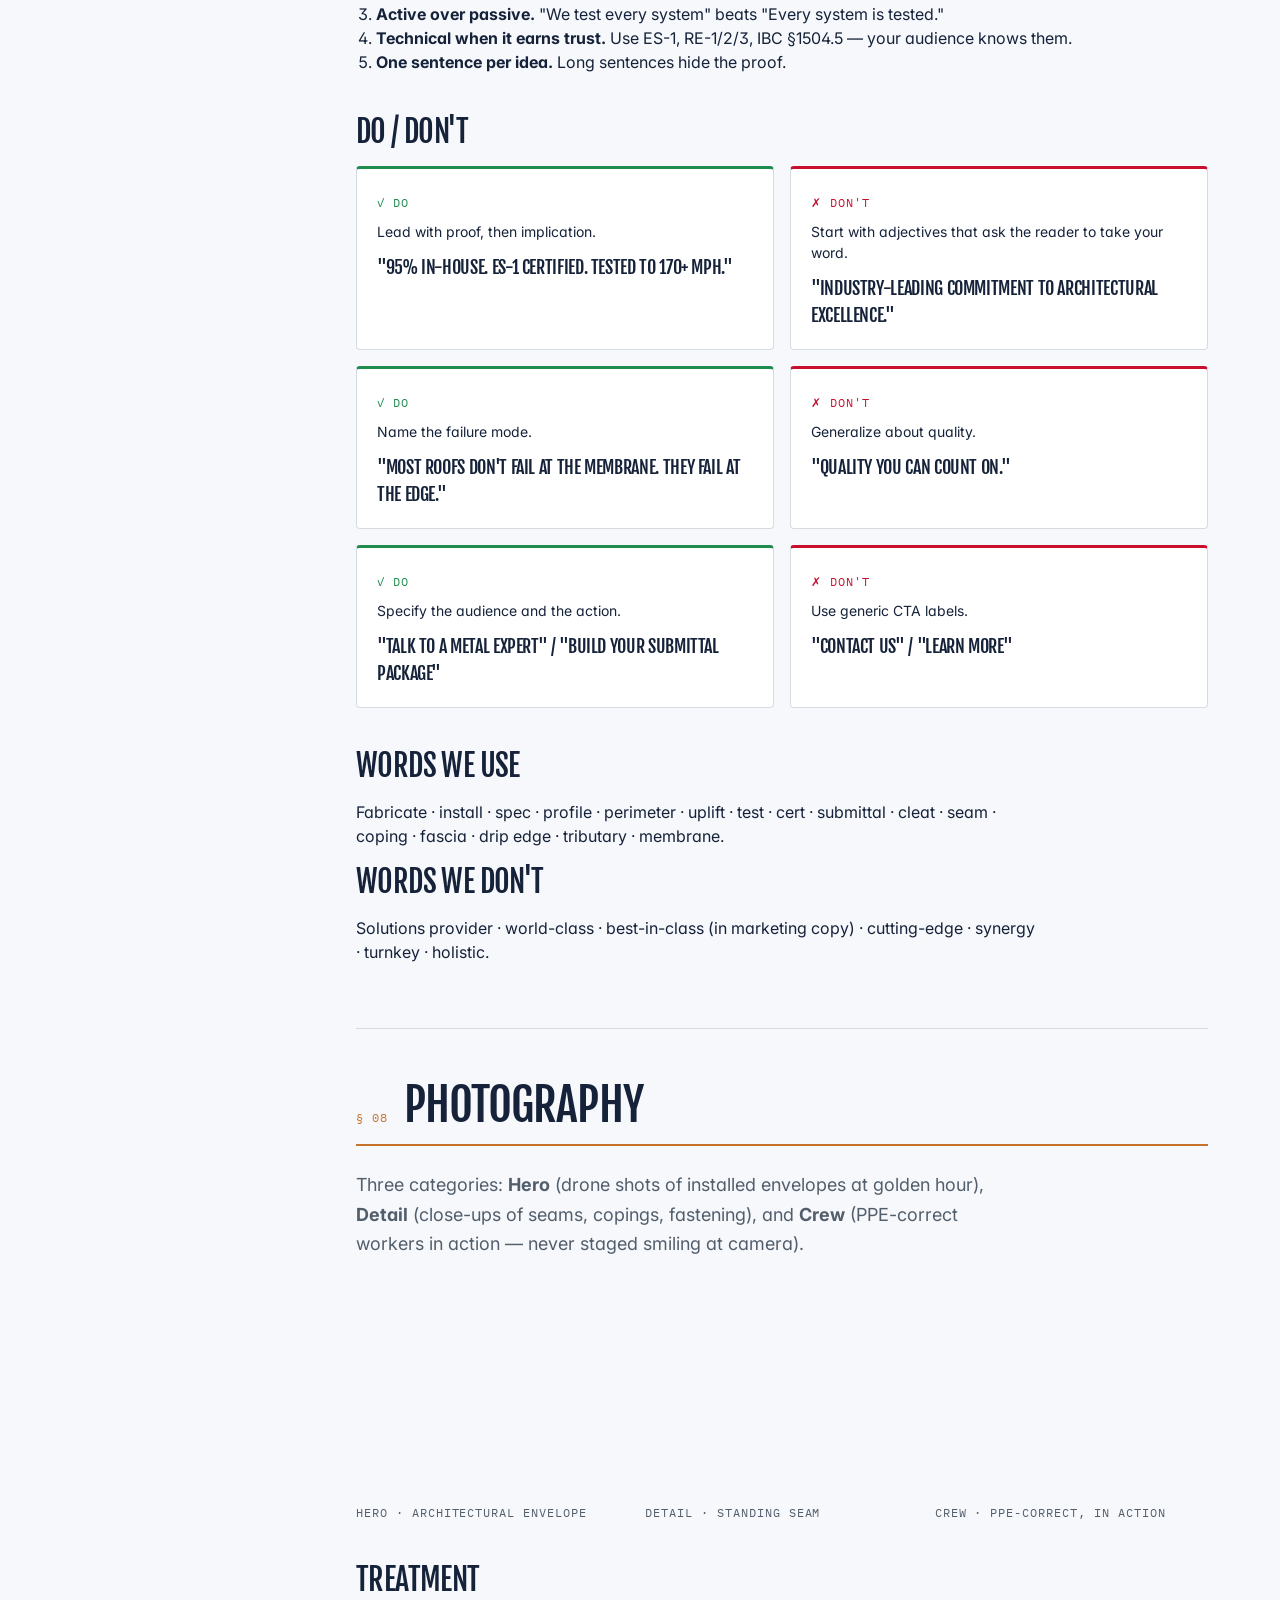
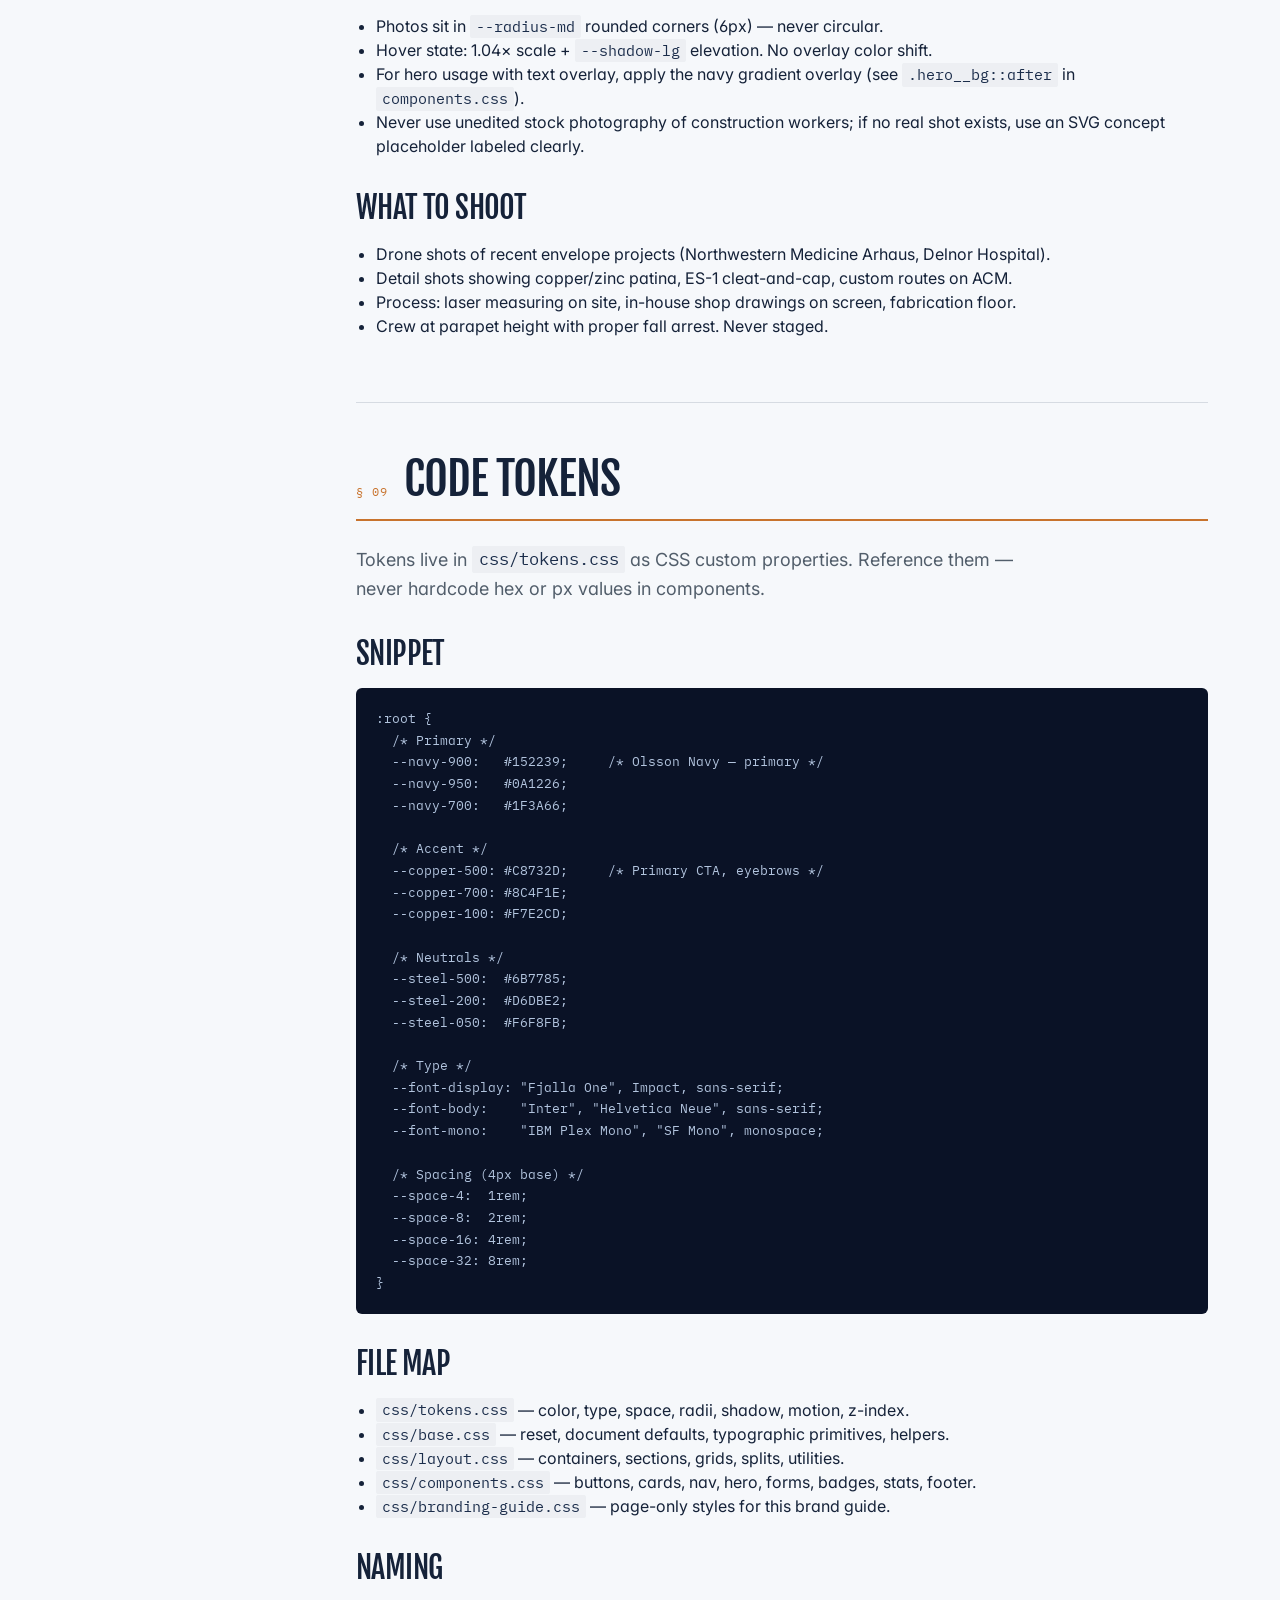
==== commit 7d265cd1: "Replace client-side gate with Netlify edge function auth Password is now stored as SITE_PASSWORD env" ====
--- a/site/branding-guide.html
+++ b/site/branding-guide.html
@@ -976,6 +976,5 @@
   </div>
 </footer>
 
-<script src="js/gate.js"></script>
 </body>
 </html>
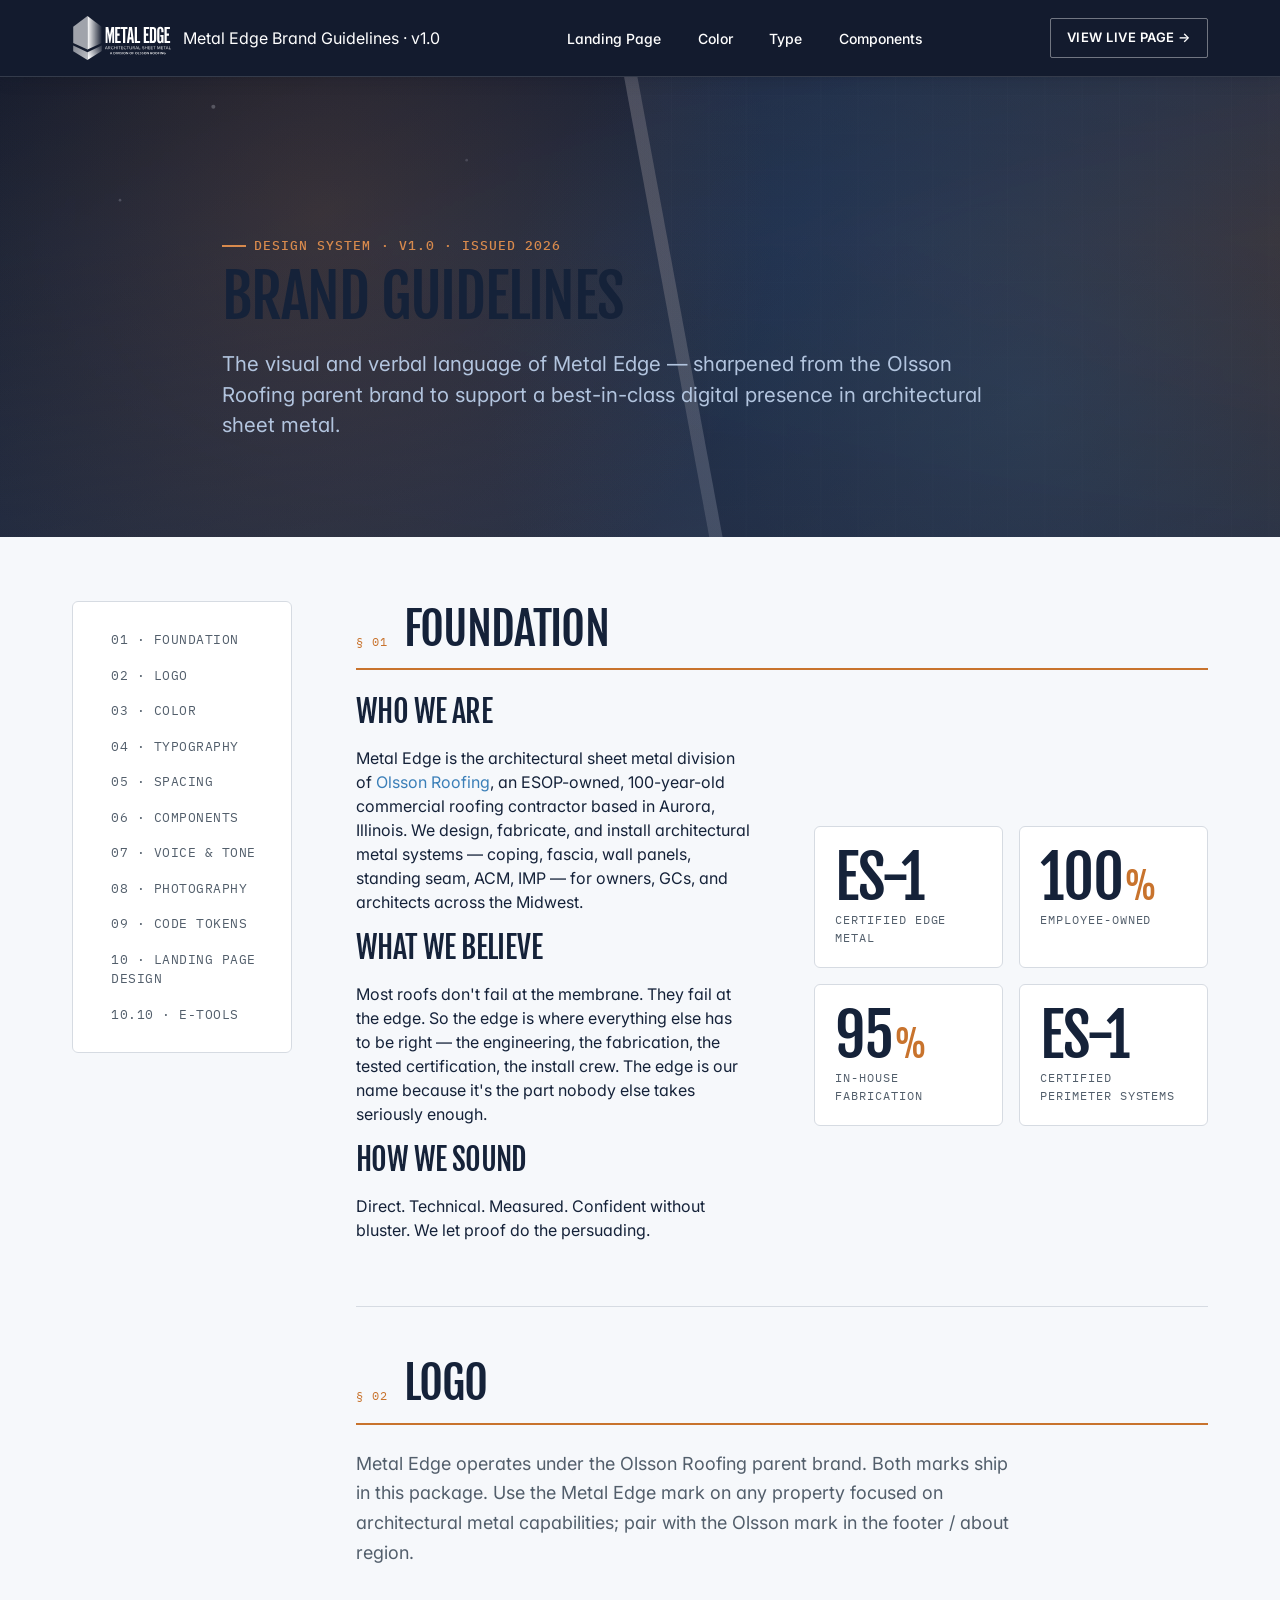
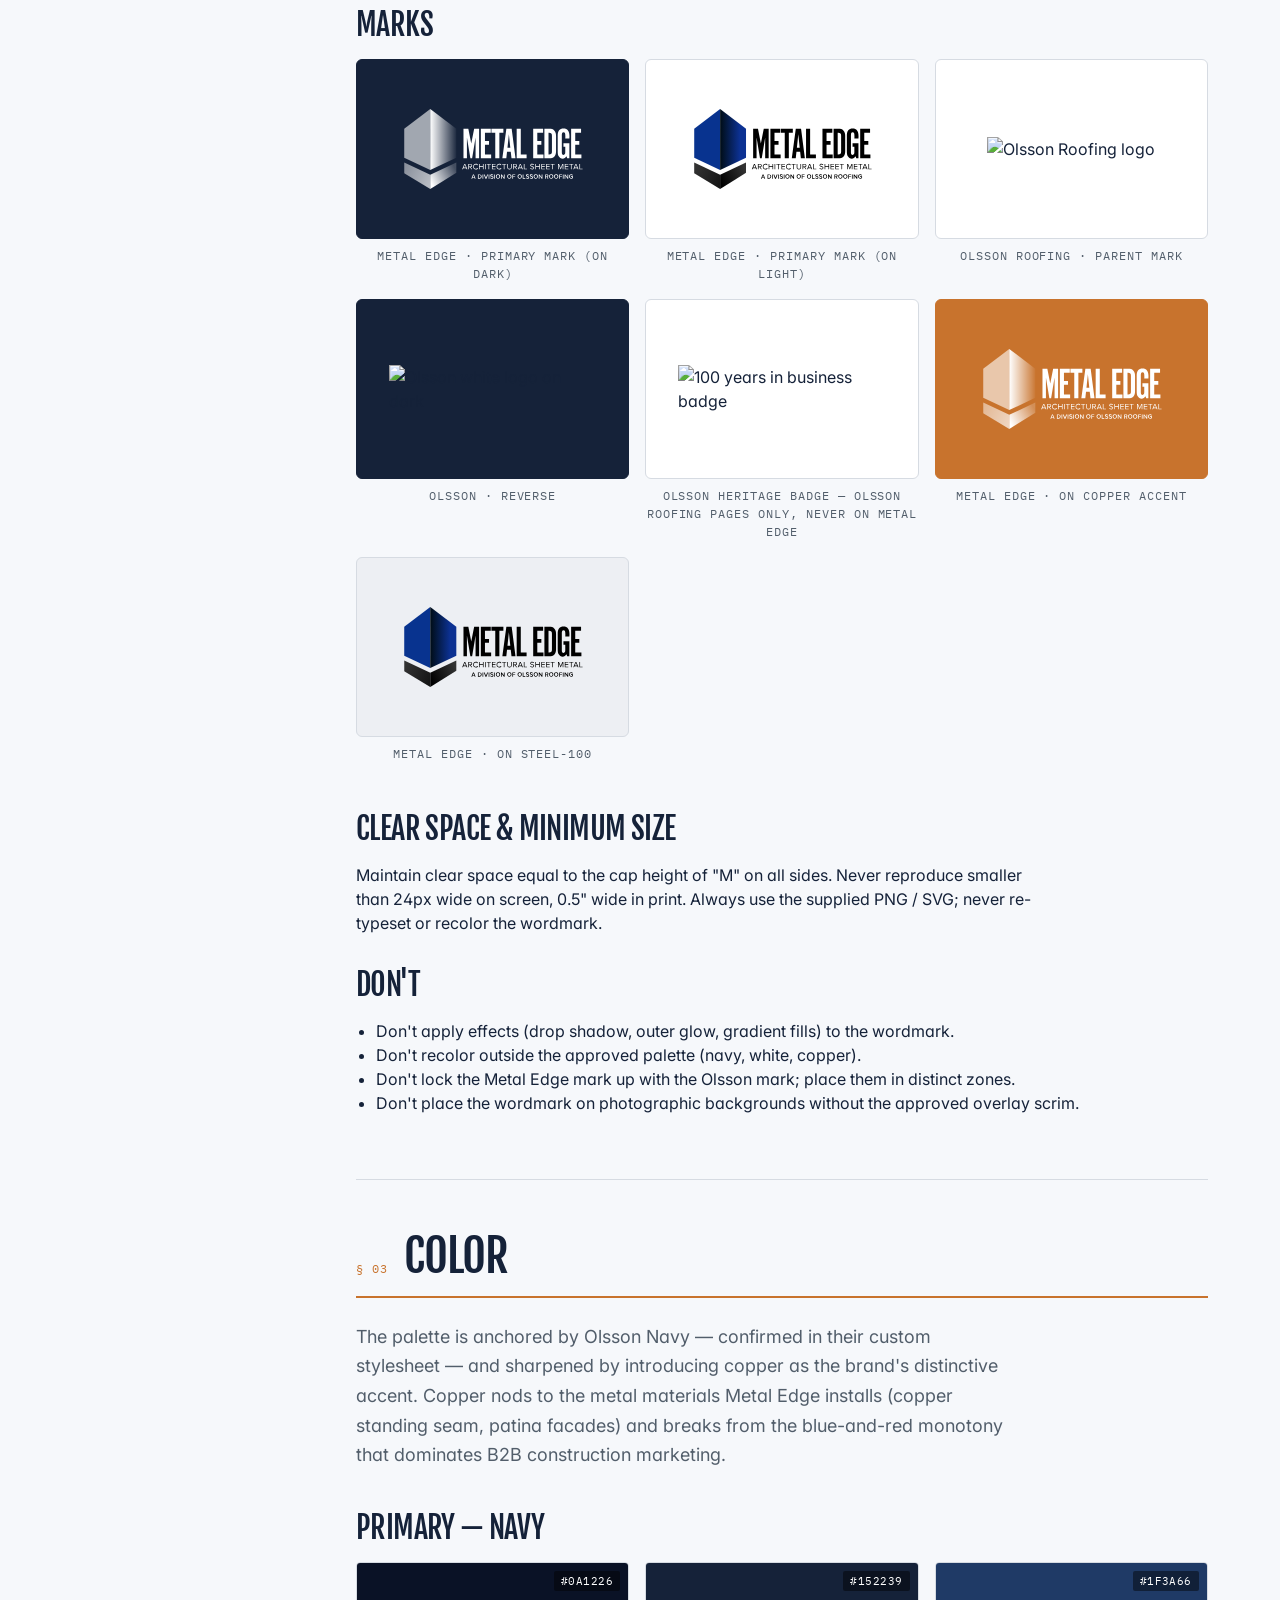
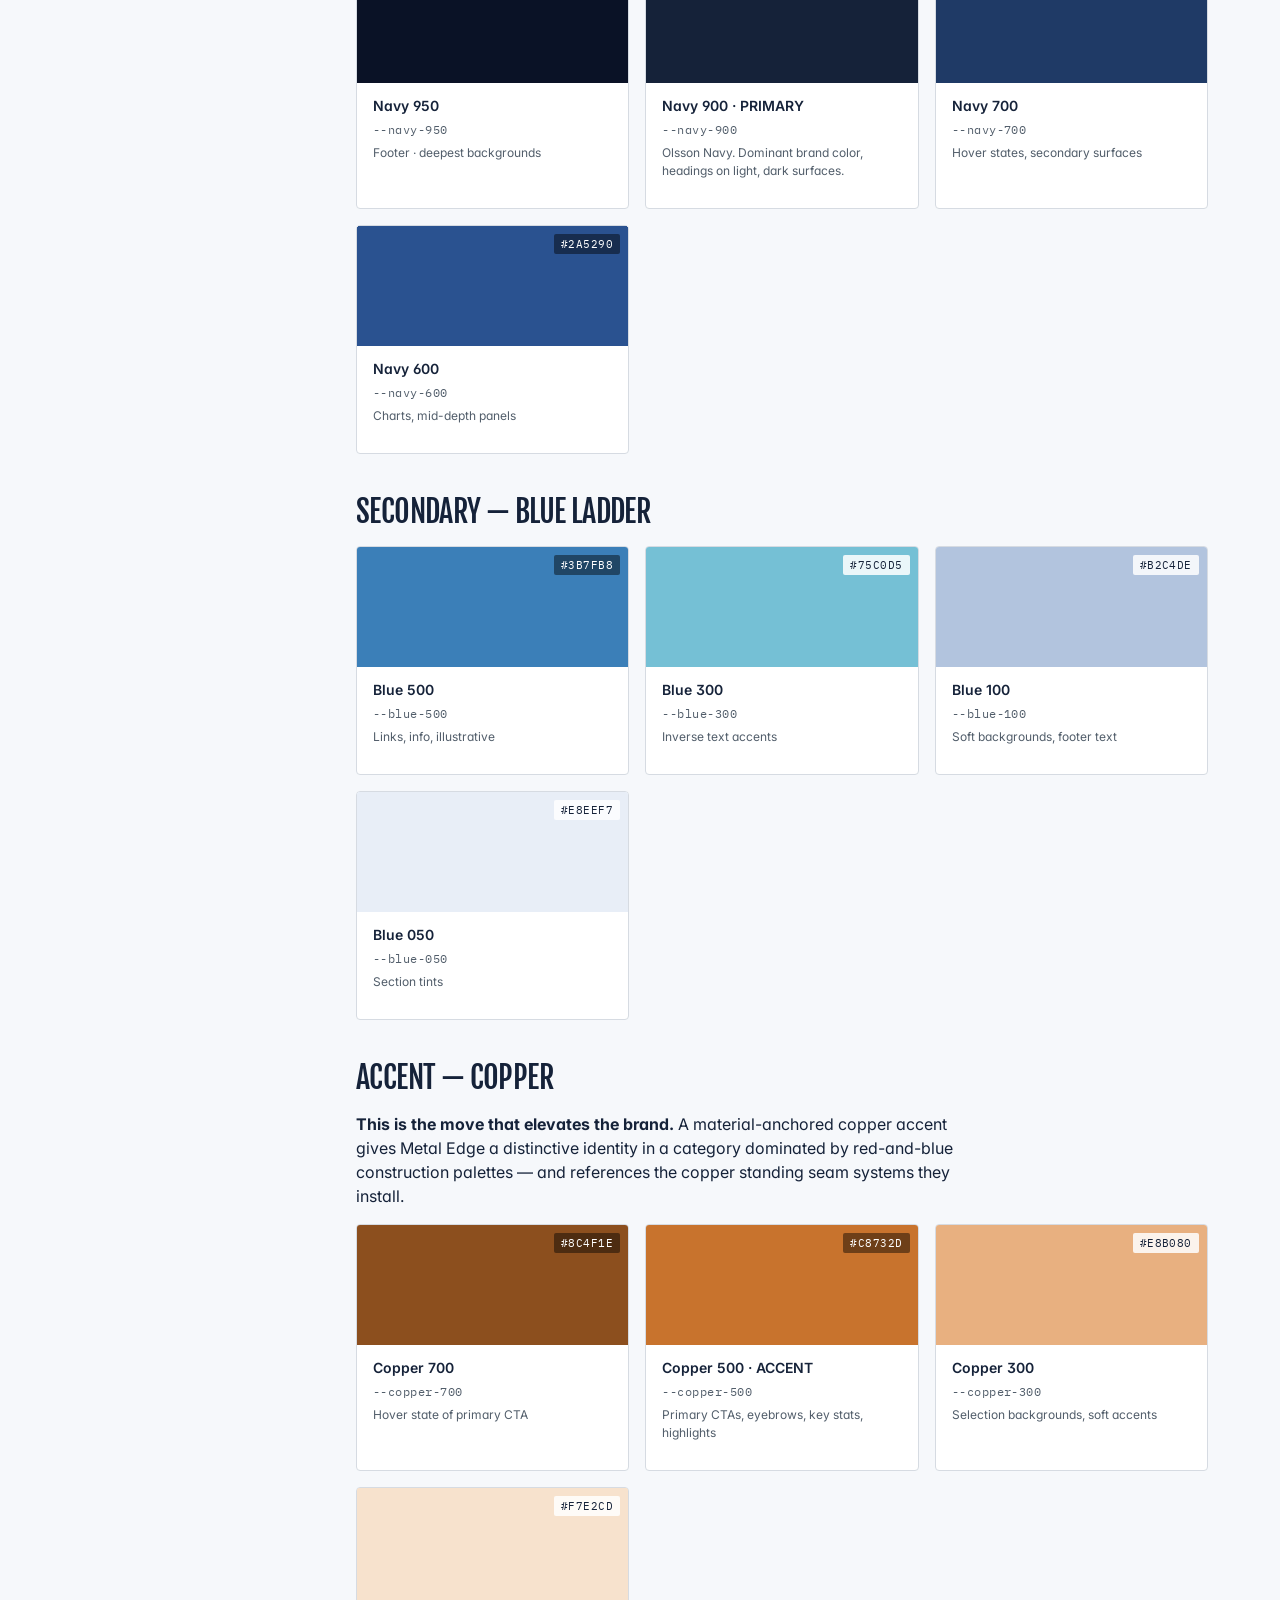
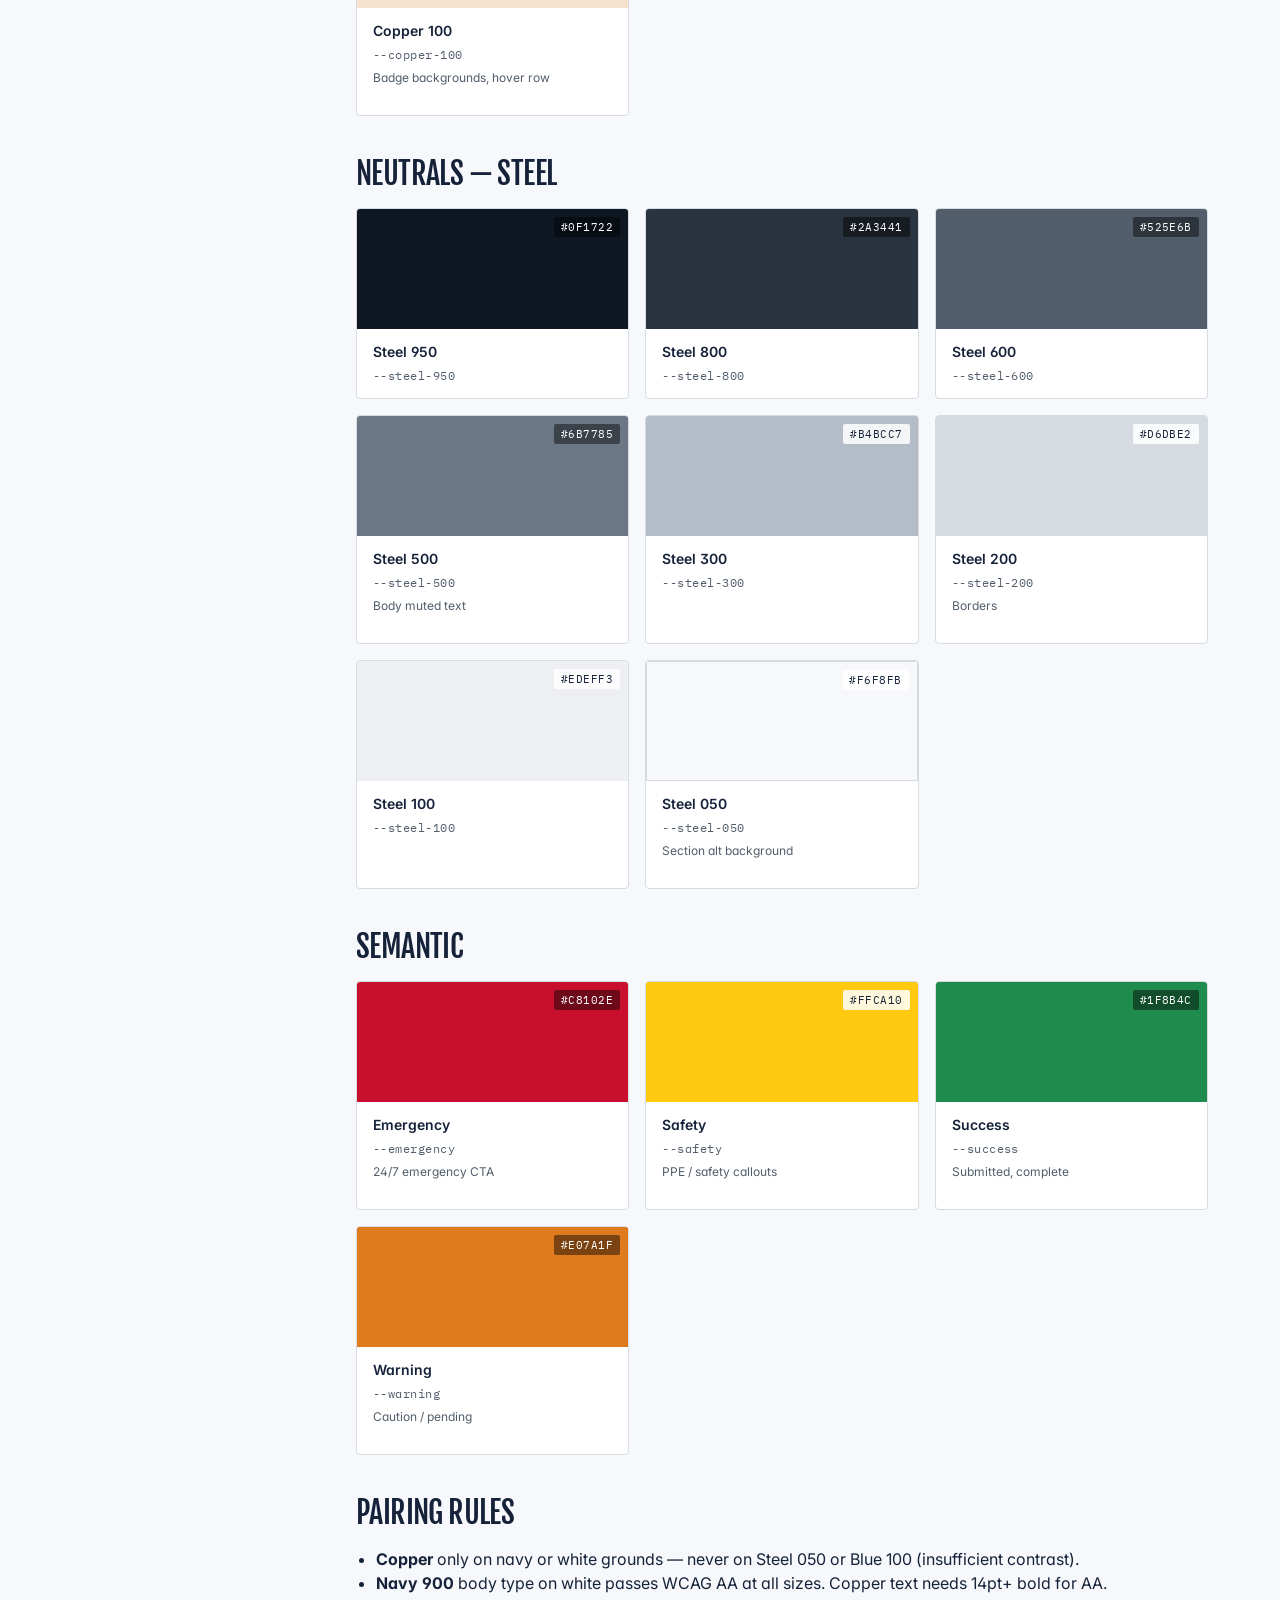
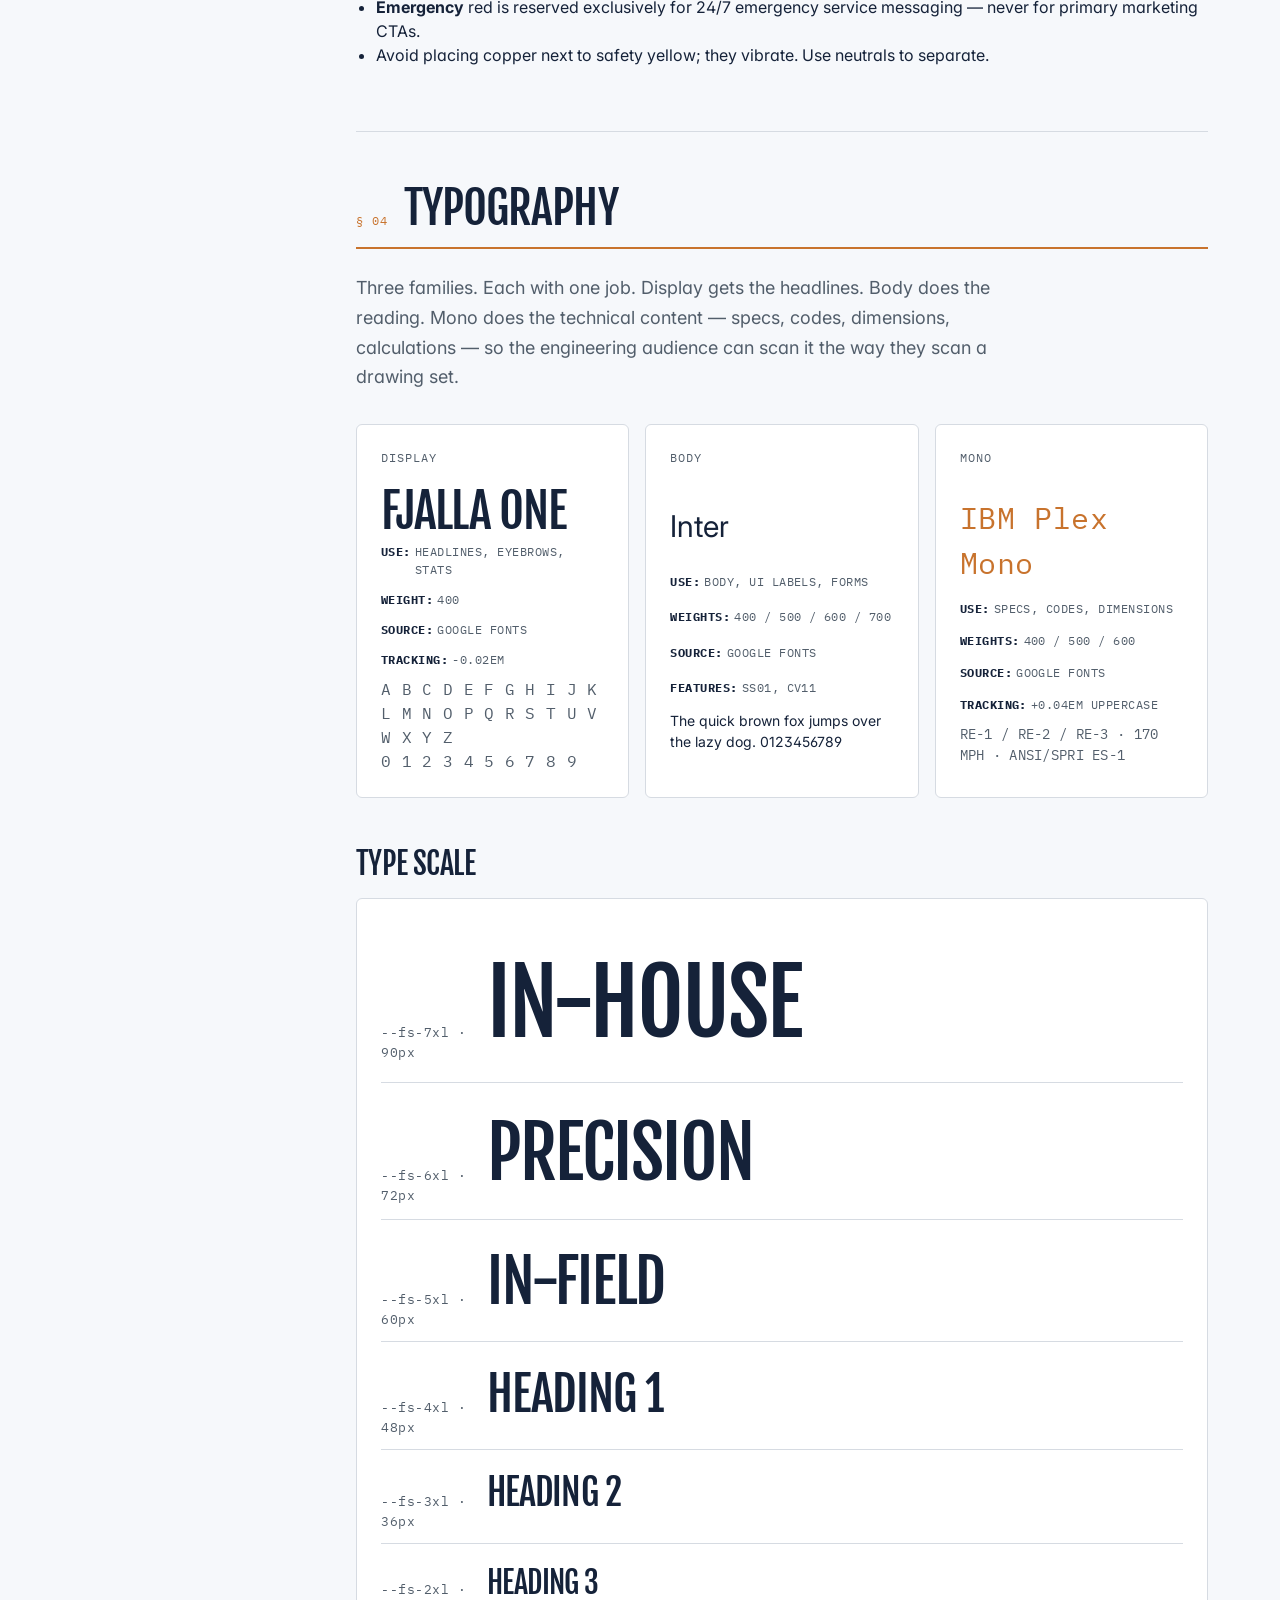
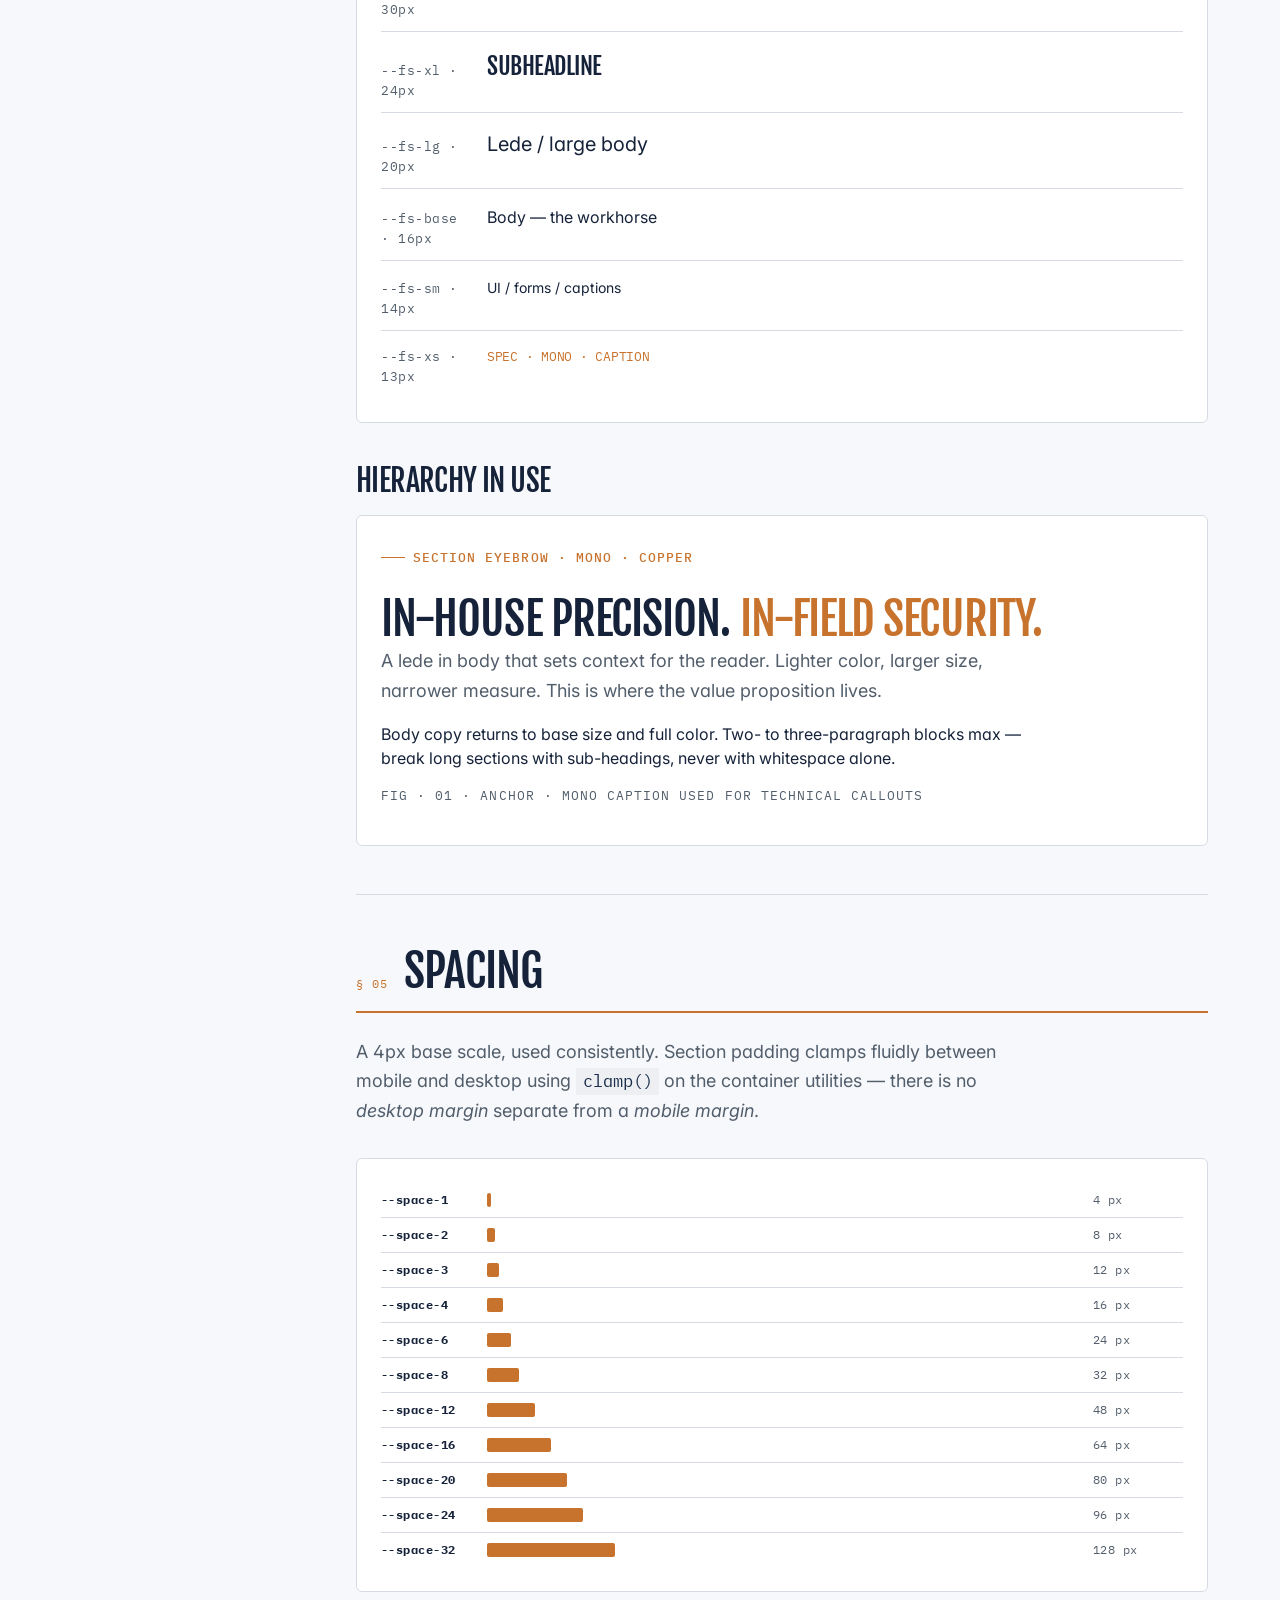
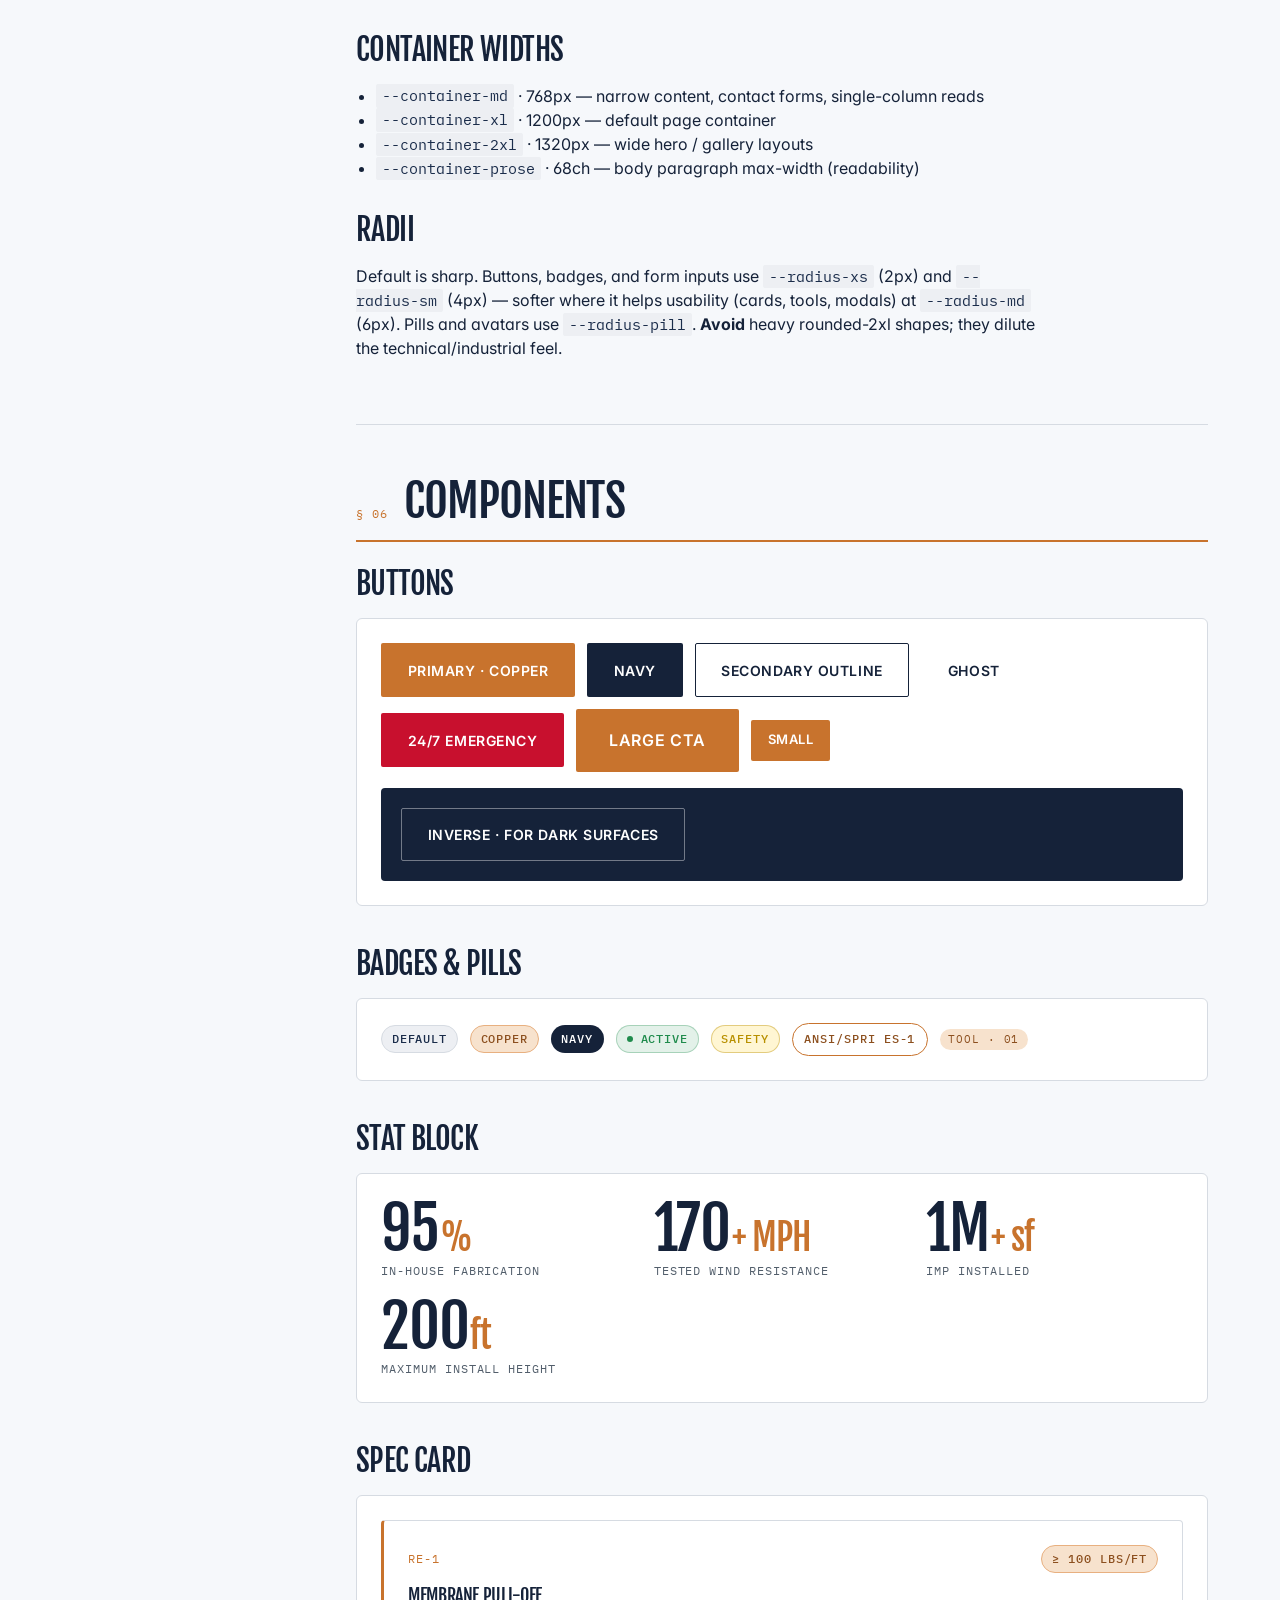
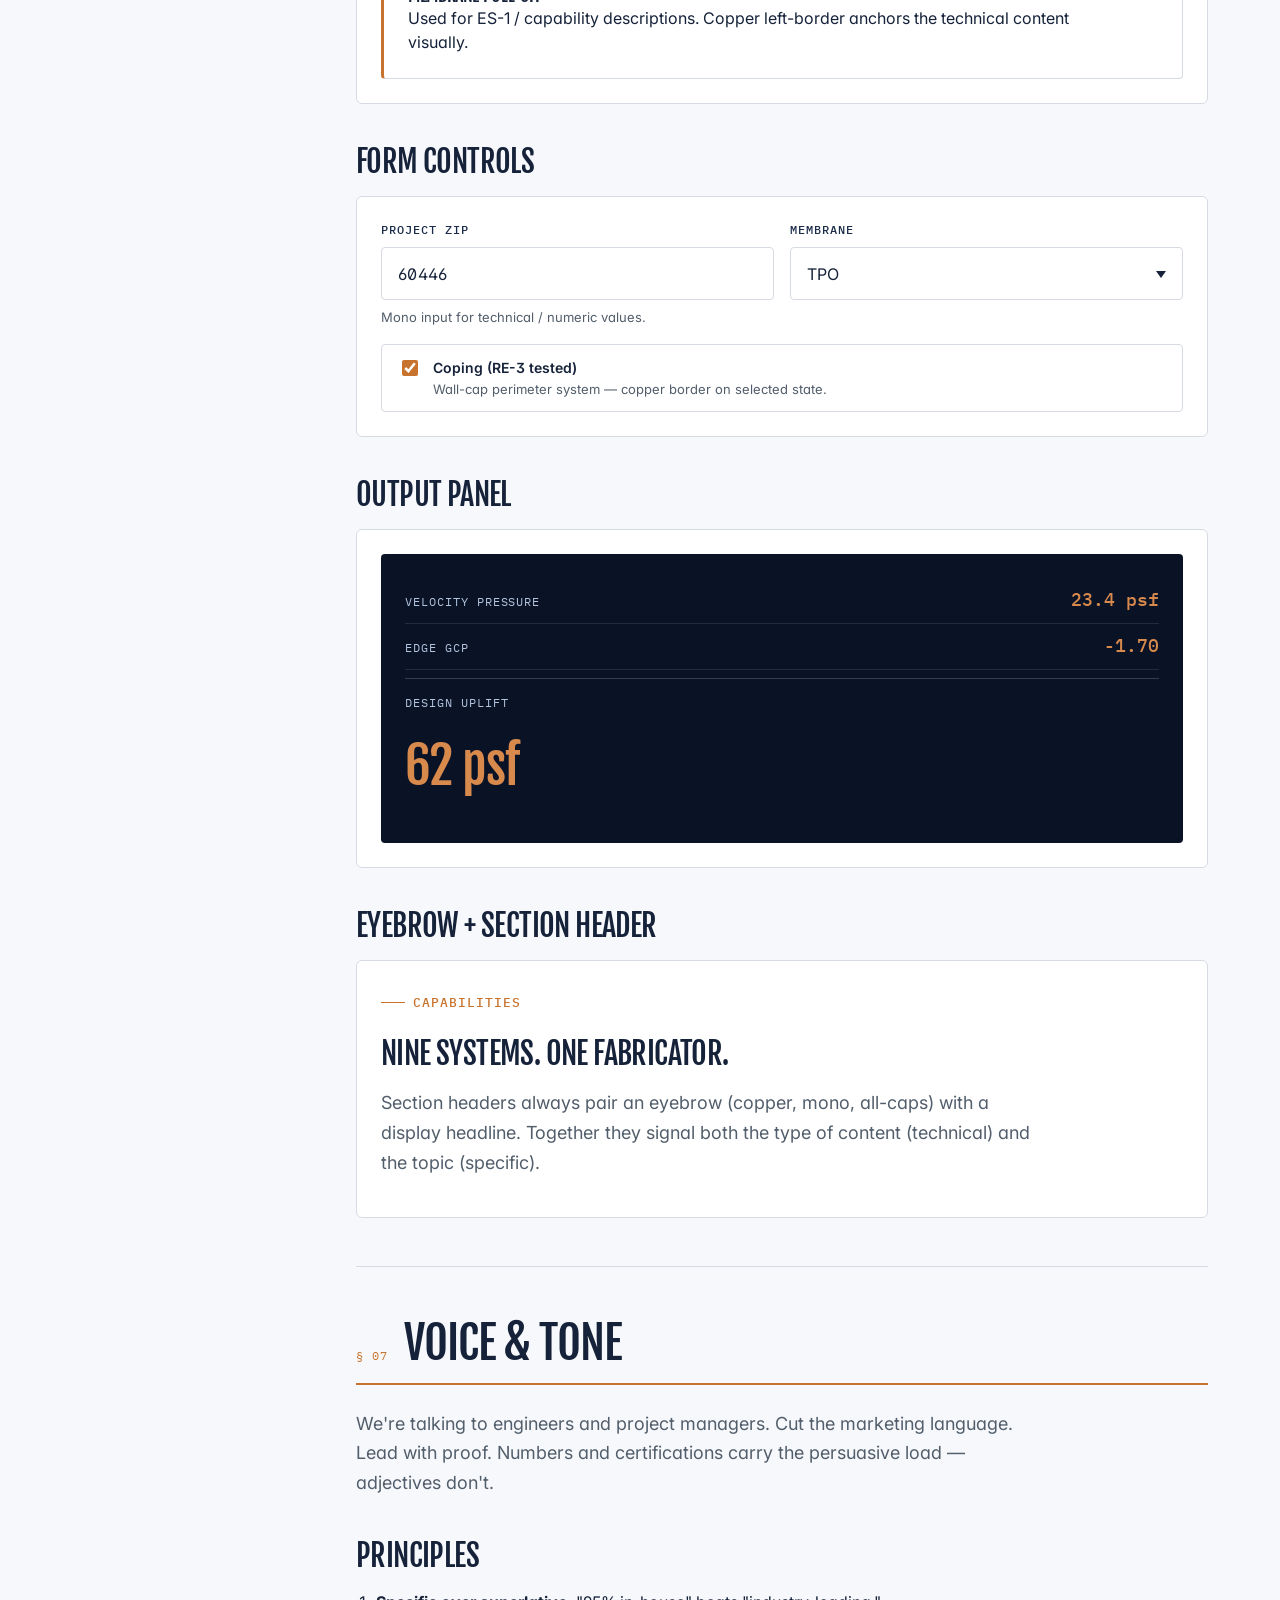
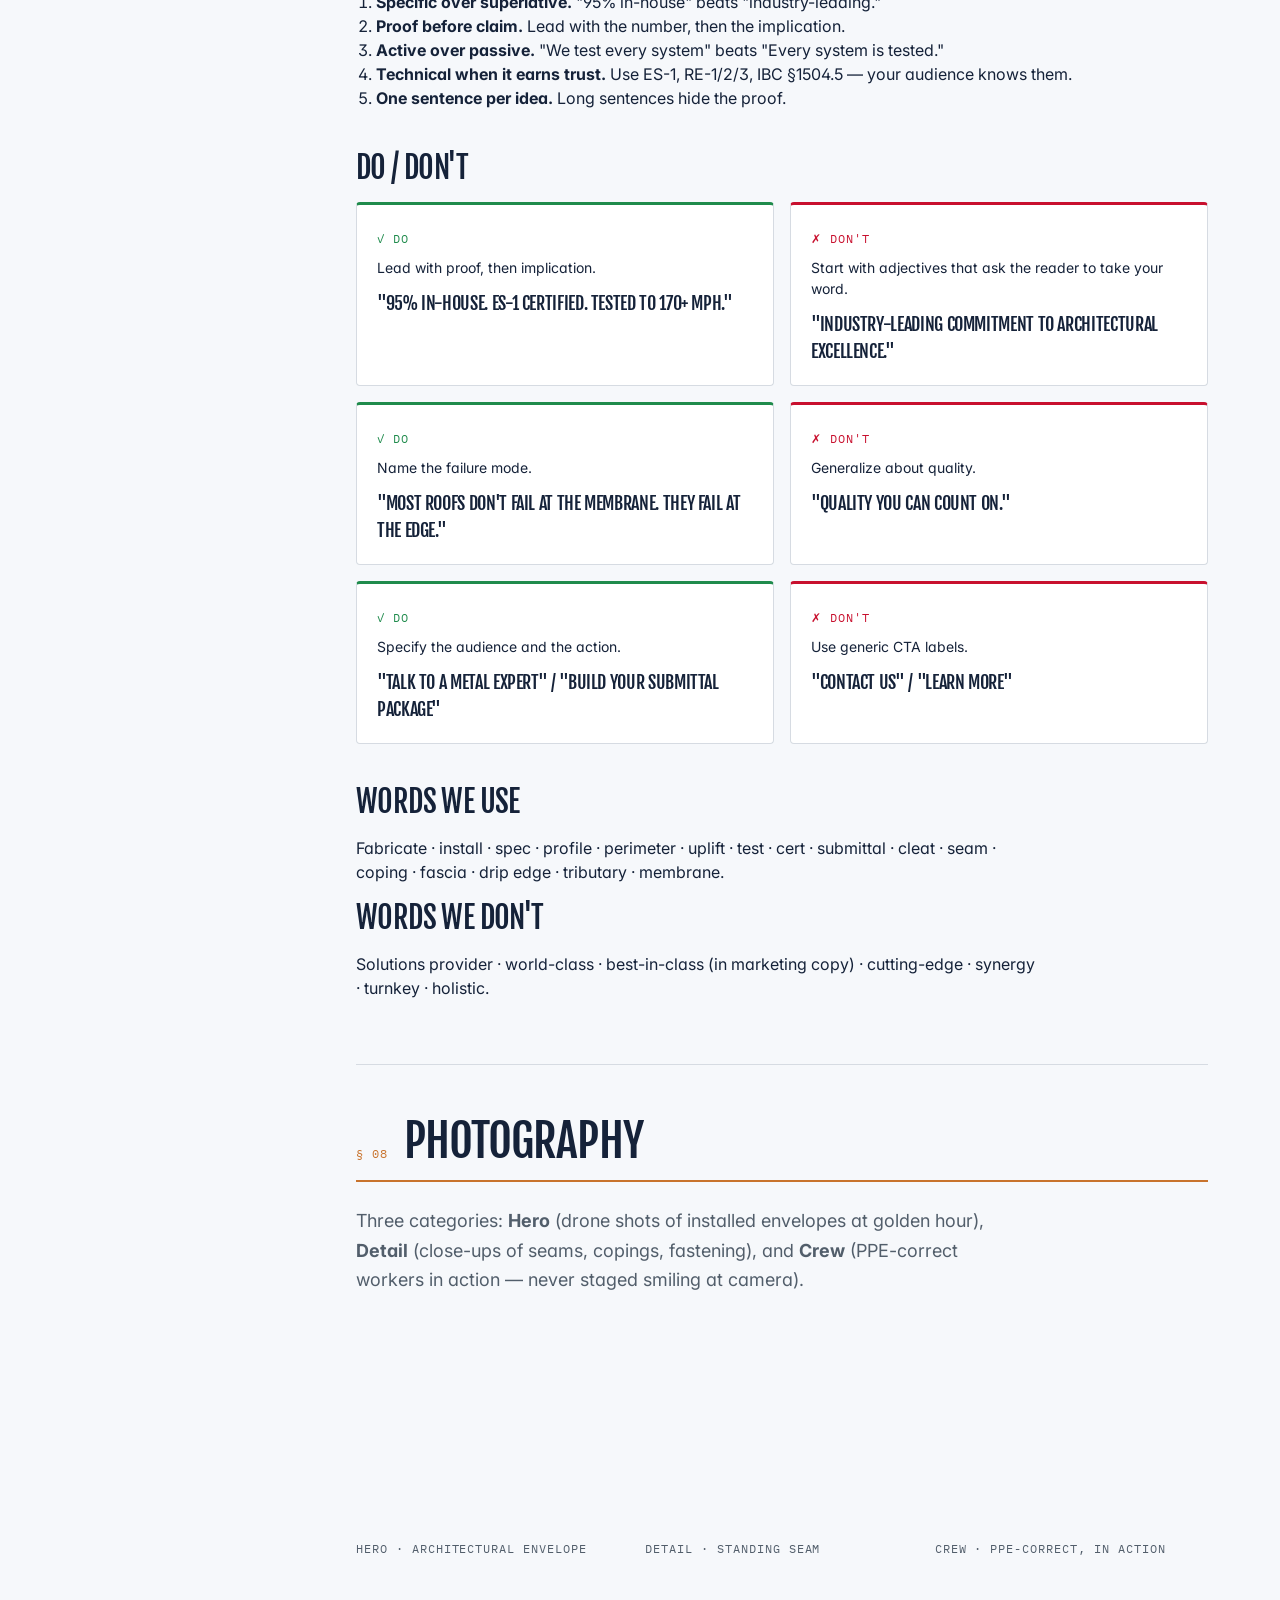
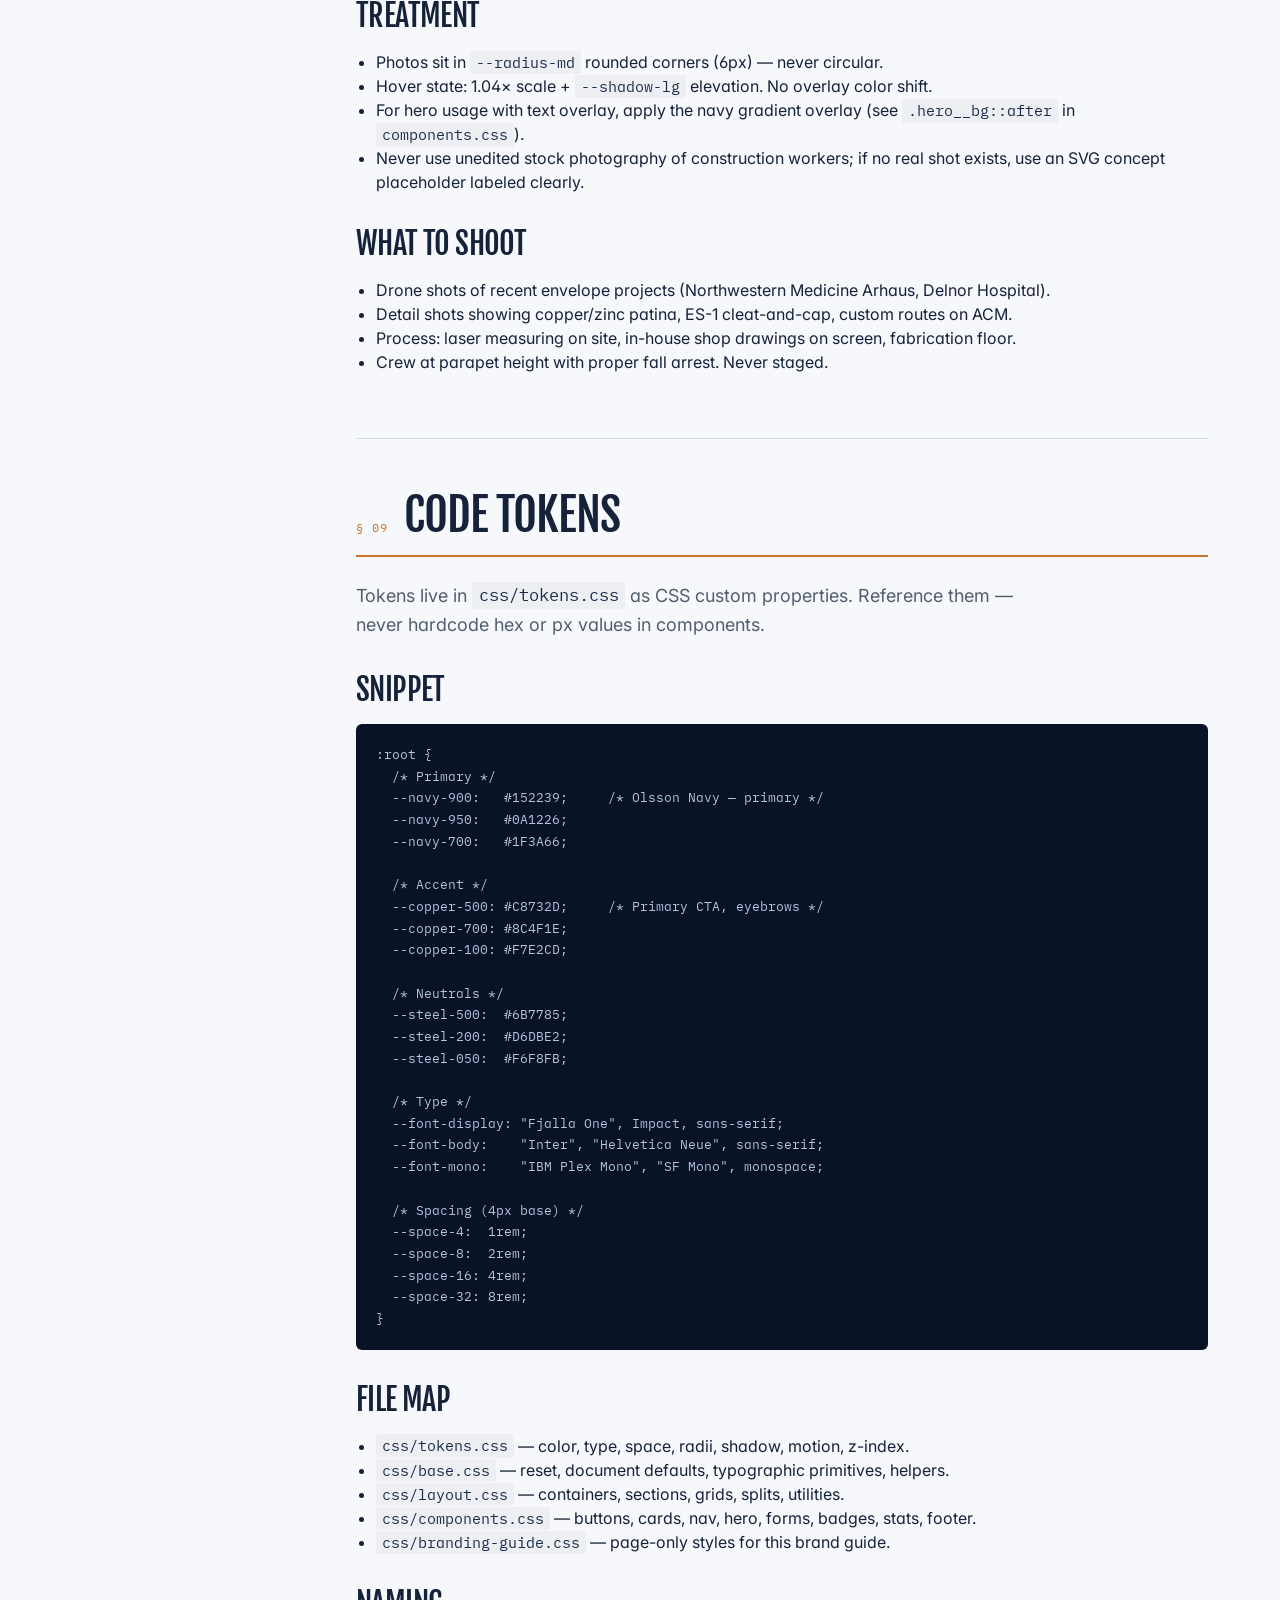
==== commit 736b4780: "Drop the unsourced "since 1925" founding claims The year never had a source: the strategy doc only s" ====
--- a/site/branding-guide.html
+++ b/site/branding-guide.html
@@ -94,8 +94,8 @@
           </div>
           <div class="grid grid-2-fixed grid-tight">
             <div class="stat" style="padding: var(--space-5); background: var(--white); border: 1px solid var(--color-border); border-radius: var(--radius-md);">
-              <div class="stat__value">1925</div>
-              <div class="stat__label">Founded</div>
+              <div class="stat__value">ES-1</div>
+              <div class="stat__label">Certified edge metal</div>
             </div>
             <div class="stat" style="padding: var(--space-5); background: var(--white); border: 1px solid var(--color-border); border-radius: var(--radius-md);">
               <div class="stat__value">100<span class="stat__suffix">%</span></div>
@@ -152,7 +152,7 @@
             <div class="logo-card">
               <img src="assets/images/logos/100-years-badge.png" alt="100 years in business badge">
             </div>
-            <div class="logo-card__caption">Heritage badge · Footer / about</div>
+            <div class="logo-card__caption">Olsson heritage badge — Olsson Roofing pages only, never on Metal Edge</div>
           </div>
           <div>
             <div class="logo-card logo-card--copper">
--- a/site/css/components.css
+++ b/site/css/components.css
@@ -1072,6 +1072,92 @@
 .footer__social a:hover { background: var(--copper-500); color: var(--white); }
 .footer__social svg { width: 16px; height: 16px; }
 
+/* Discreet internal/admin menu */
+.admin-menu {
+  position: relative;
+  display: inline-block;
+}
+.admin-menu > summary {
+  list-style: none;
+  cursor: pointer;
+  width: 22px;
+  height: 22px;
+  border: 1px solid currentColor;
+  border-radius: 50%;
+  display: inline-flex;
+  align-items: center;
+  justify-content: center;
+  font-family: var(--font-mono);
+  font-size: 0.65rem;
+  font-weight: var(--fw-semibold);
+  letter-spacing: 0;
+  opacity: 0.25;
+  transition: opacity var(--duration-fast) var(--ease-out);
+  user-select: none;
+}
+.admin-menu > summary::-webkit-details-marker { display: none; }
+.admin-menu > summary::marker { content: ""; }
+.admin-menu > summary:hover,
+.admin-menu[open] > summary {
+  opacity: 0.7;
+}
+.admin-menu__panel {
+  position: absolute;
+  right: 0;
+  bottom: calc(100% + var(--space-3));
+  background: var(--white);
+  border: 1px solid var(--steel-200);
+  border-radius: var(--radius-lg);
+  padding: var(--space-5);
+  min-width: 260px;
+  box-shadow: 0 12px 36px rgba(15, 30, 60, 0.18);
+  z-index: 100;
+}
+.admin-menu__header {
+  font-family: var(--font-mono);
+  font-size: 0.7rem;
+  letter-spacing: 0.1em;
+  text-transform: uppercase;
+  color: var(--steel-500);
+  font-weight: var(--fw-semibold);
+  margin: 0 0 var(--space-4);
+  padding: 0 var(--space-2);
+}
+.admin-menu__items {
+  list-style: none;
+  padding: 0;
+  margin: 0;
+}
+.admin-menu__items li { margin: 0; }
+.admin-menu__items a {
+  display: flex;
+  align-items: center;
+  gap: var(--space-3);
+  padding: var(--space-3) var(--space-2);
+  color: var(--navy-900);
+  font-family: var(--font-sans);
+  font-size: var(--fs-base);
+  font-weight: var(--fw-semibold);
+  text-decoration: none;
+  letter-spacing: 0;
+  text-transform: none;
+  border-radius: var(--radius-sm);
+  transition: background var(--duration-fast) var(--ease-out);
+}
+.admin-menu__items a:hover {
+  background: var(--steel-100);
+  color: var(--navy-900);
+}
+.admin-menu__icon {
+  width: 22px;
+  height: 22px;
+  flex-shrink: 0;
+  color: var(--steel-500);
+}
+.admin-menu__items a:hover .admin-menu__icon {
+  color: var(--navy-700, var(--navy-900));
+}
+
 /* --- Compliance band ---------------------------------------------- */
 .compliance {
   display: grid;
@@ -1504,3 +1590,259 @@
   accent-color: var(--copper-500);
   cursor: pointer;
 }
+
+/* --- Careers teaser (landing page) --------------------------------- */
+.careers-teaser {
+  display: grid;
+  grid-template-columns: 1fr 1fr;
+  gap: var(--space-16);
+  align-items: start;
+}
+@media (max-width: 768px) {
+  .careers-teaser { grid-template-columns: 1fr; gap: var(--space-10); }
+}
+.careers-role {
+  display: flex;
+  align-items: center;
+  justify-content: space-between;
+  padding: var(--space-4) var(--space-5);
+  border: 1px solid var(--color-border);
+  border-left: 3px solid var(--copper-500);
+  border-radius: var(--radius-sm);
+  background: var(--white);
+  margin-bottom: var(--space-3);
+}
+.careers-role__title {
+  font-weight: var(--fw-semibold);
+  color: var(--navy-900);
+  font-size: var(--fs-sm);
+}
+.careers-role__tag {
+  font-family: var(--font-mono);
+  font-size: var(--fs-2xs);
+  color: var(--color-text-muted);
+  letter-spacing: var(--tracking-wide);
+  text-transform: uppercase;
+}
+.careers-role--cta {
+  border-left-color: transparent;
+  background: transparent;
+  justify-content: flex-end;
+  color: var(--copper-600);
+  font-weight: var(--fw-semibold);
+  font-size: var(--fs-sm);
+  text-decoration: none;
+  border-color: transparent;
+  padding-right: 0;
+}
+.careers-role--cta:hover { color: var(--copper-700); }
+
+/* --- Careers benefits grid ----------------------------------------- */
+.careers-benefits {
+  display: grid;
+  grid-template-columns: repeat(auto-fit, minmax(280px, 1fr));
+  gap: var(--space-8);
+  margin-top: var(--space-10);
+}
+.careers-benefit {
+  display: flex;
+  flex-direction: column;
+  gap: var(--space-3);
+}
+.careers-benefit__icon {
+  width: 40px;
+  height: 40px;
+  color: var(--copper-500);
+}
+.careers-benefit__icon svg { width: 100%; height: 100%; }
+.careers-benefit__title {
+  font-family: var(--font-display);
+  font-size: var(--fs-md);
+  text-transform: uppercase;
+  letter-spacing: var(--tracking-tight);
+  color: var(--navy-900);
+  margin: 0;
+}
+.careers-benefit__desc {
+  font-size: var(--fs-sm);
+  color: var(--color-text-muted);
+  line-height: var(--lh-relaxed);
+  margin: 0;
+}
+
+/* --- Careers job listings ------------------------------------------ */
+.careers-listings {
+  display: flex;
+  flex-direction: column;
+  gap: var(--space-6);
+  margin-top: var(--space-10);
+}
+.careers-listing {
+  background: var(--white);
+  border: 1px solid var(--color-border);
+  border-radius: var(--radius-md);
+  padding: var(--space-8);
+}
+.careers-listing__head {
+  display: flex;
+  align-items: flex-start;
+  justify-content: space-between;
+  gap: var(--space-4);
+  margin-bottom: var(--space-4);
+}
+.careers-listing__title {
+  font-family: var(--font-display);
+  font-size: var(--fs-xl);
+  text-transform: uppercase;
+  letter-spacing: var(--tracking-tight);
+  color: var(--navy-900);
+  margin: 0;
+}
+.careers-listing__desc {
+  font-size: var(--fs-sm);
+  color: var(--color-text);
+  line-height: var(--lh-relaxed);
+  margin: 0 0 var(--space-4);
+}
+.careers-listing__reqs {
+  margin: 0;
+  padding-left: var(--space-5);
+  display: flex;
+  flex-direction: column;
+  gap: var(--space-1);
+}
+.careers-listing__reqs li {
+  font-size: var(--fs-sm);
+  color: var(--color-text-muted);
+  line-height: var(--lh-relaxed);
+}
+
+/* --- Careers application form -------------------------------------- */
+.careers-form {
+  display: flex;
+  flex-direction: column;
+  gap: var(--space-10);
+  margin-top: var(--space-10);
+}
+.careers-form__section {
+  display: flex;
+  flex-direction: column;
+  gap: var(--space-5);
+  padding-bottom: var(--space-10);
+  border-bottom: 1px solid var(--color-border);
+}
+.careers-form__section-title {
+  font-family: var(--font-display);
+  font-size: var(--fs-lg);
+  text-transform: uppercase;
+  letter-spacing: var(--tracking-tight);
+  color: var(--navy-900);
+  margin: 0 0 var(--space-2);
+}
+.careers-form__row {
+  display: grid;
+  grid-template-columns: 1fr 1fr;
+  gap: var(--space-4);
+}
+@media (max-width: 600px) {
+  .careers-form__row { grid-template-columns: 1fr; }
+  .careers-listing__head { flex-direction: column; }
+}
+.careers-form__radio-group,
+.careers-form__check-group {
+  display: flex;
+  flex-direction: column;
+  gap: var(--space-3);
+  margin-top: var(--space-2);
+}
+.careers-form__radio-label {
+  display: flex;
+  align-items: center;
+  gap: var(--space-3);
+  font-size: var(--fs-sm);
+  color: var(--navy-900);
+  cursor: pointer;
+}
+.careers-form__radio-label input[type=radio] {
+  width: 18px;
+  height: 18px;
+  accent-color: var(--copper-500);
+  flex-shrink: 0;
+}
+.careers-form__submit {
+  display: flex;
+  flex-direction: column;
+  align-items: flex-start;
+  gap: var(--space-2);
+}
+.field__req {
+  color: var(--copper-600);
+  font-weight: var(--fw-semibold);
+}
+
+/* --- Careers image hero (landing page teaser) ---------------------- */
+.careers-teaser-hero {
+  background-size: cover;
+  background-position: center;
+  position: relative;
+}
+.careers-teaser-hero::before {
+  content: '';
+  position: absolute;
+  inset: 0;
+  background: linear-gradient(to right, rgba(14,24,41,0.78) 30%, rgba(14,24,41,0.3) 85%, rgba(14,24,41,0.1));
+}
+.careers-teaser-hero .container {
+  position: relative;
+  z-index: 1;
+  padding-top: var(--space-16);
+  padding-bottom: var(--space-16);
+}
+.careers-teaser-hero .careers-teaser__copy h2,
+.careers-teaser-hero .careers-teaser__copy p,
+.careers-teaser-hero .careers-teaser__copy .eyebrow {
+  color: var(--white);
+}
+.careers-teaser-hero .careers-teaser__copy .lede {
+  color: rgba(255,255,255,0.8);
+}
+.careers-teaser-hero .careers-role {
+  background: rgba(255,255,255,0.08);
+  border-color: rgba(255,255,255,0.15);
+  border-left-color: var(--copper-500);
+}
+.careers-teaser-hero .careers-role__title { color: var(--white); }
+.careers-teaser-hero .careers-role__tag { color: rgba(255,255,255,0.55); }
+.careers-teaser-hero .careers-role--cta { color: var(--copper-400); background: transparent; border-color: transparent; }
+
+/* --- Careers page hero --------------------------------------------- */
+.careers-page-hero {
+  position: relative;
+  overflow: hidden;
+  background: var(--navy-950);
+}
+.careers-page-hero__bg {
+  position: absolute;
+  inset: 0;
+  background-size: cover;
+  background-position: center 30%;
+}
+.careers-page-hero::after {
+  content: '';
+  position: absolute;
+  inset: 0;
+  background: linear-gradient(to right, rgba(14,24,41,0.78) 35%, rgba(14,24,41,0.3) 80%, rgba(14,24,41,0.05));
+}
+.careers-page-hero__content {
+  position: relative;
+  z-index: 1;
+  padding-top: var(--space-20);
+  padding-bottom: var(--space-16);
+}
+.careers-page-hero h1,
+.careers-page-hero h2,
+.careers-page-hero h3 { color: var(--white); }
+.careers-page-hero p,
+.careers-page-hero .lede { color: rgba(255,255,255,0.82); }
+.careers-page-hero .stat__value { color: var(--copper-400); }
+.careers-page-hero .stat__label { color: rgba(255,255,255,0.55); }
